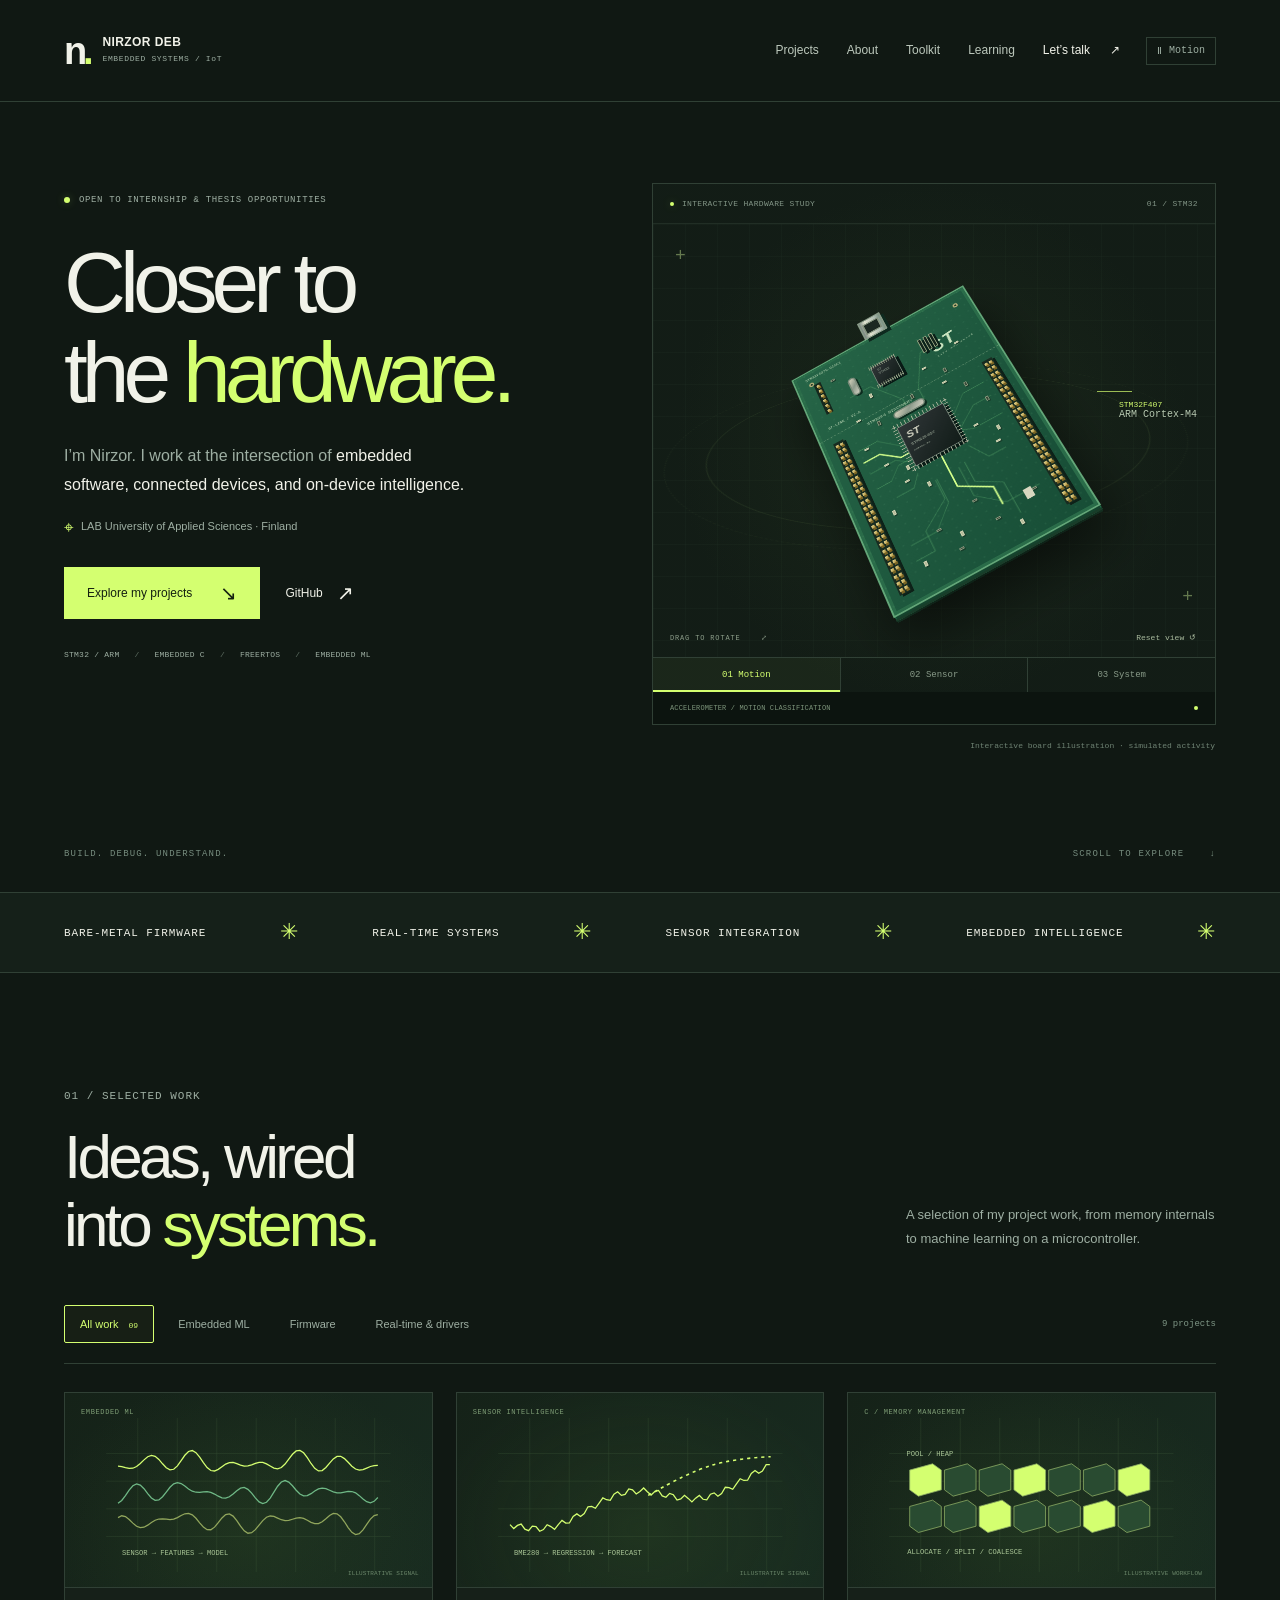
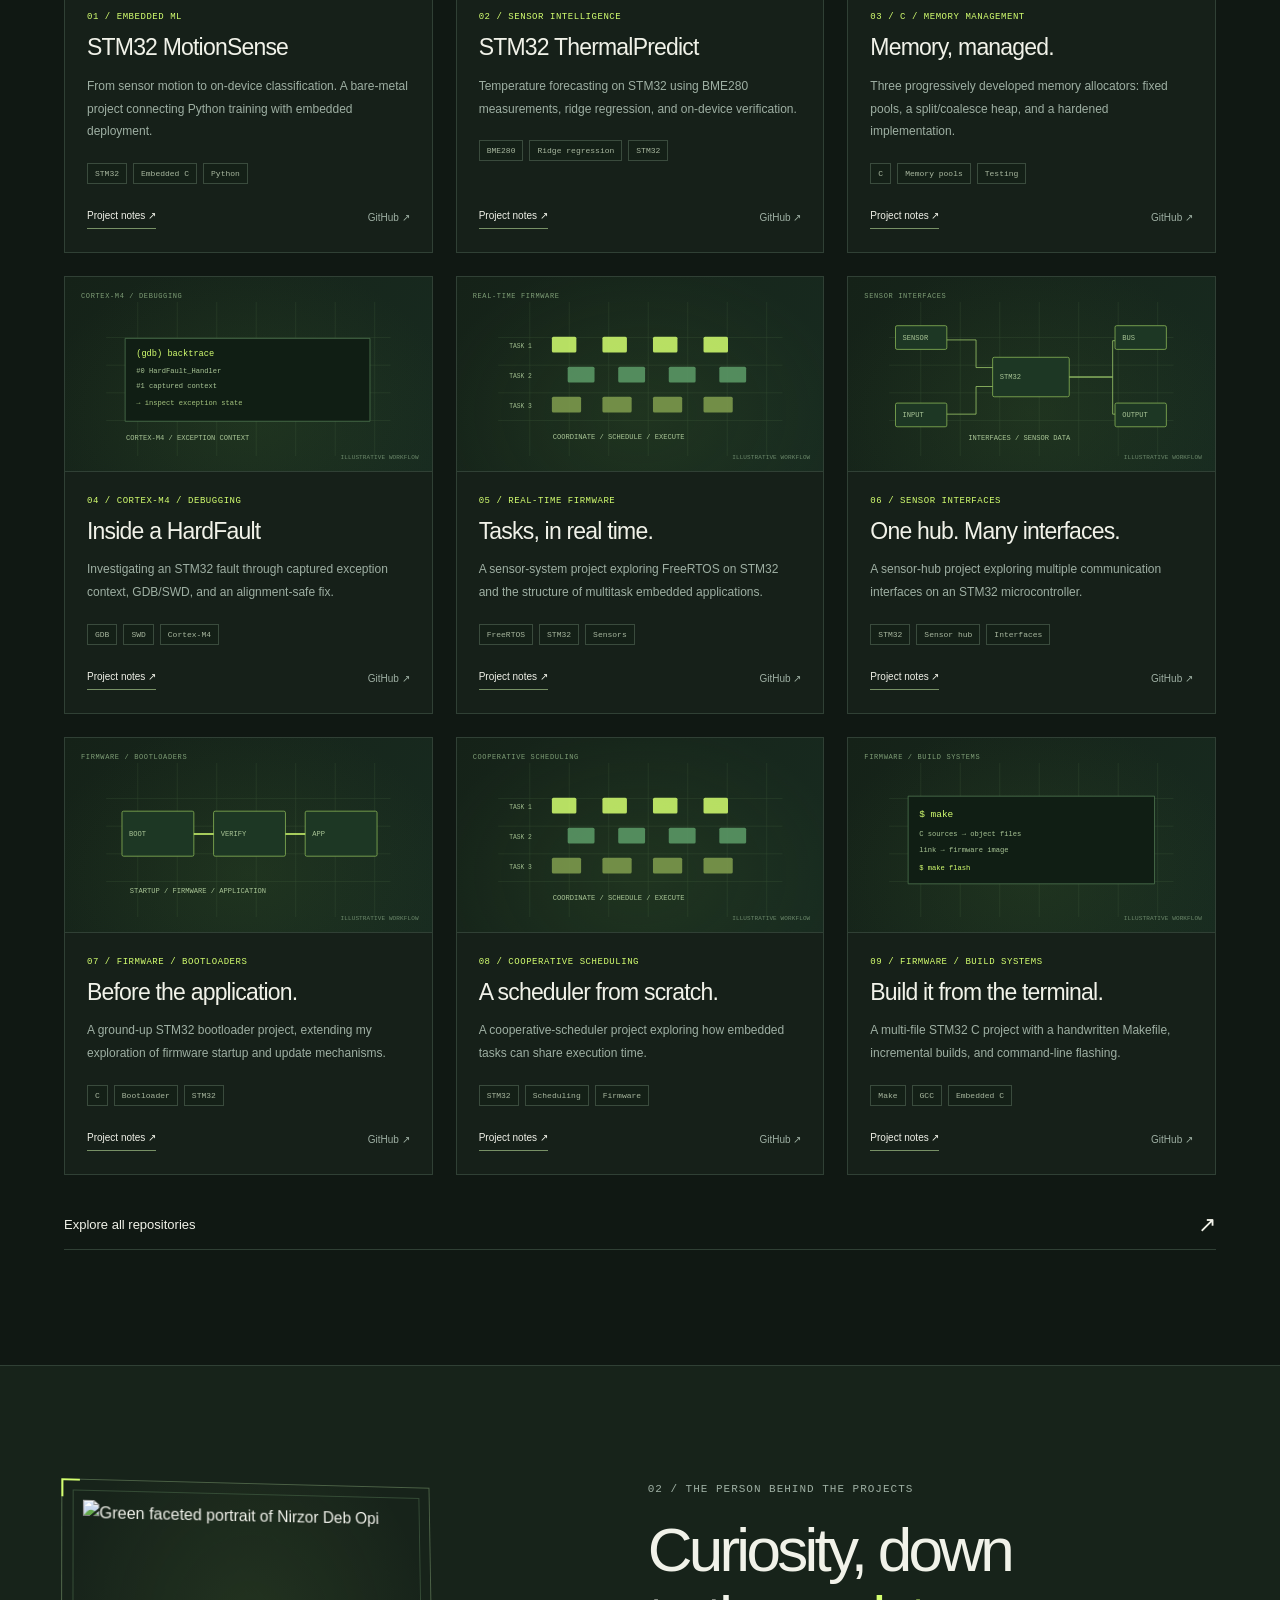
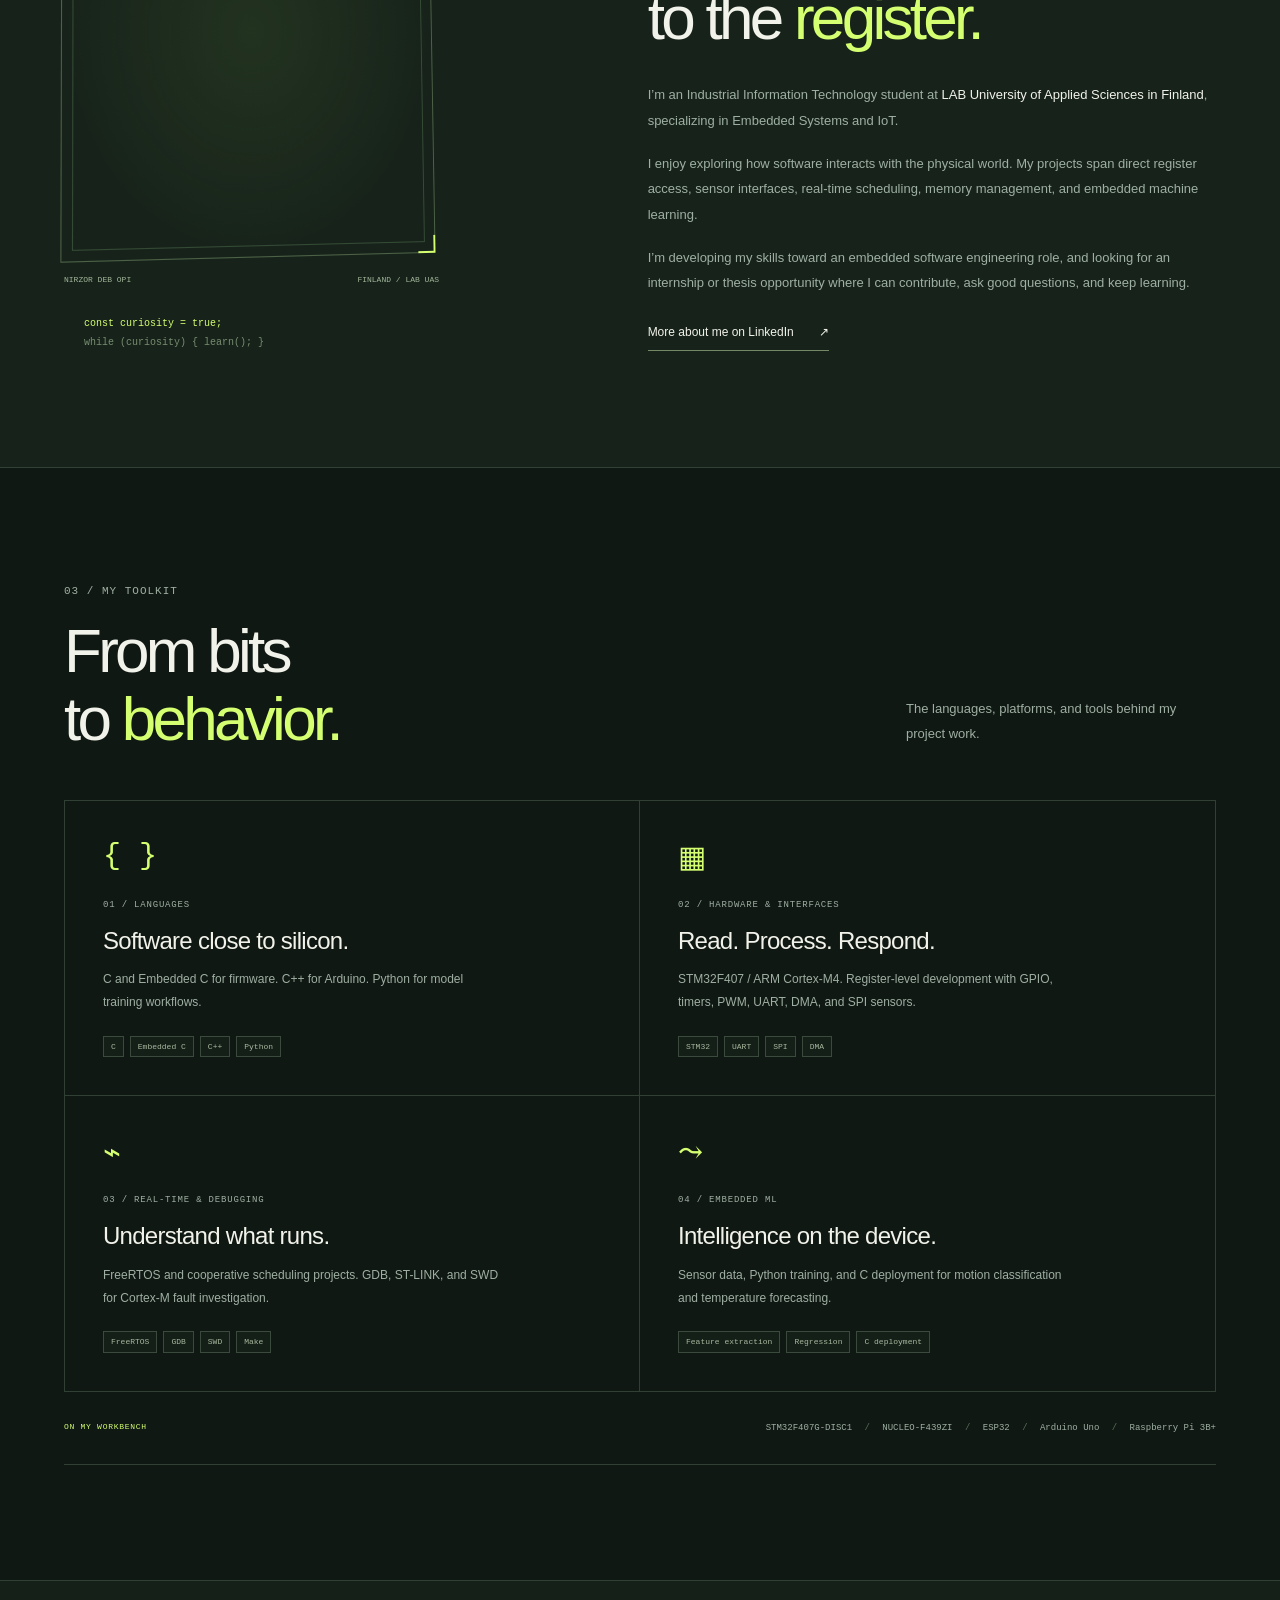
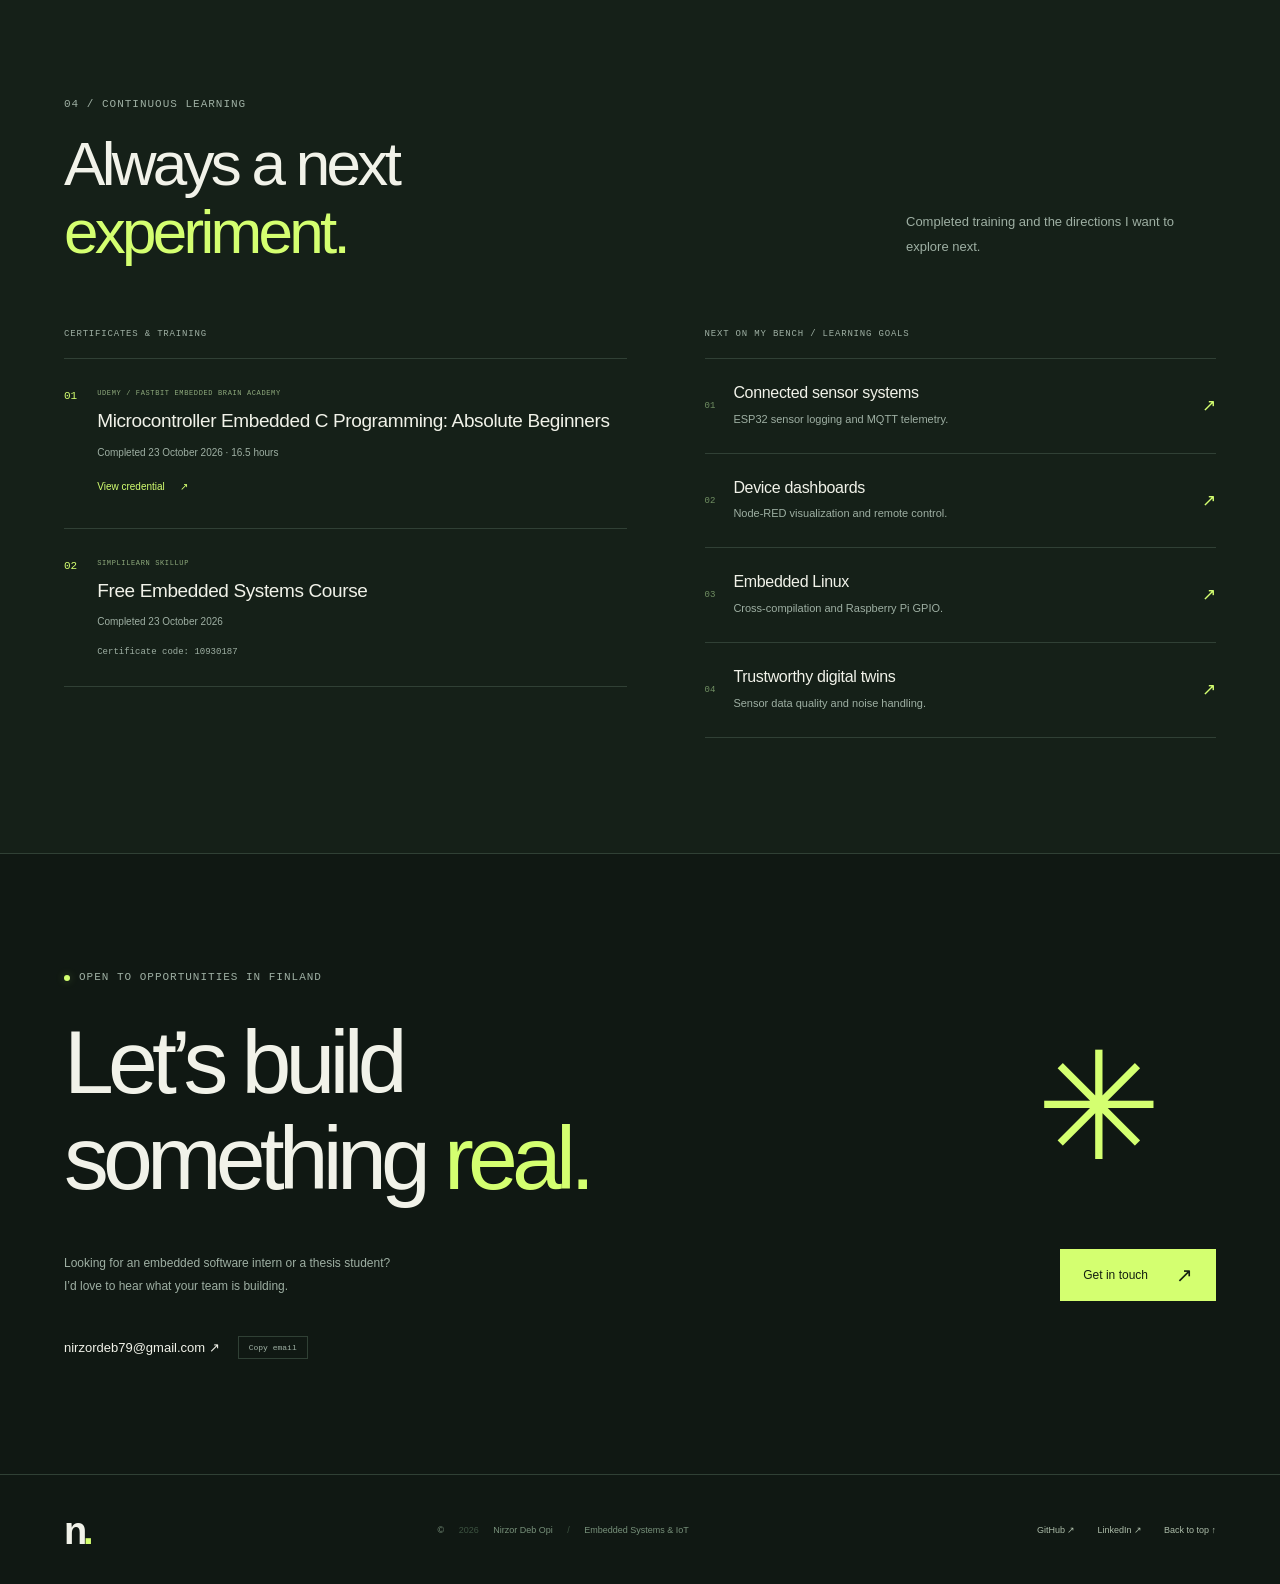
==== index.html @ a89ee33a "Add files via upload" ====
<!doctype html>
<html lang="en">
<head>
  <meta charset="UTF-8"><meta name="viewport" content="width=device-width, initial-scale=1">
  <meta name="theme-color" content="#101813">
  <meta name="description" content="Nirzor Deb Opi — Embedded Systems and IoT student at LAB UAS, Finland. Explore STM32 firmware, FreeRTOS, Cortex-M debugging, and embedded machine learning projects.">
  <meta property="og:title" content="Nirzor Deb — Embedded Systems & IoT"><meta property="og:description" content="Closer to the hardware. A portfolio of STM32 firmware, real-time systems, and embedded ML.">
  <meta property="og:type" content="website">
  <title>Nirzor Deb — Embedded Systems & IoT</title>
  <link rel="icon" href="./assets/favicon.svg" type="image/svg+xml">
  <link rel="stylesheet" href="./styles.css"><script src="./app.js" defer></script>
</head>
<body>
<a class="skip-link" href="#main">Skip to content</a>
<header class="site-header">
  <a href="#home" class="brand" aria-label="Nirzor Deb, home"><span class="brand-mark">n<span>.</span></span><span>NIRZOR DEB<small>EMBEDDED SYSTEMS / IoT</small></span></a>
  <nav aria-label="Main navigation"><a href="#projects">Projects</a><a href="#about">About</a><a href="#skills">Toolkit</a><a href="#learning">Learning</a><a href="#contact" class="nav-contact">Let’s talk <span aria-hidden="true">↗</span></a></nav>
  <button id="motion-toggle" class="motion-button" type="button" aria-pressed="false" aria-label="Pause animations" title="Pause animations"><span aria-hidden="true">Ⅱ</span><span class="motion-text">Motion</span></button>
  <button class="menu-toggle" id="menu-toggle" aria-expanded="false" aria-controls="mobile-nav" aria-label="Open navigation"><span></span><span></span></button>
</header>
<nav class="mobile-nav" id="mobile-nav" aria-label="Mobile navigation" hidden><a href="#projects">Projects</a><a href="#about">About</a><a href="#skills">Toolkit</a><a href="#learning">Learning</a><a href="#contact">Contact</a></nav>
<main id="main">
<section class="hero section-wrap" id="home" aria-labelledby="hero-title">
  <div class="hero-copy">
    <p class="eyebrow"><span class="status-dot"></span> OPEN TO INTERNSHIP & THESIS OPPORTUNITIES</p>
    <h1 id="hero-title">Closer to<br>the <em>hardware.</em></h1>
    <p class="hero-description">I’m Nirzor. I work at the intersection of <strong>embedded software, connected devices, and on-device intelligence.</strong></p>
    <p class="hero-location"><span aria-hidden="true">⌖</span> LAB University of Applied Sciences · Finland</p>
    <div class="hero-actions"><a class="button primary" href="#projects">Explore my projects <span aria-hidden="true">↘</span></a><a class="button text-button" href="https://github.com/nirzor-deb-25" target="_blank" rel="noopener noreferrer">GitHub <span aria-hidden="true">↗</span></a></div>
    <div class="hero-topics"><span>STM32 / ARM</span><span>EMBEDDED C</span><span>FREERTOS</span><span>EMBEDDED ML</span></div>
  </div>
  <div class="hardware-panel">
    <div class="panel-topline"><span><span class="status-dot"></span> INTERACTIVE HARDWARE STUDY</span><span>01 / STM32</span></div>
    <div class="hardware-stage" id="hardware-stage" aria-label="Interactive 3D illustration of an STM32 Discovery board; drag to rotate">
      <div class="orbit orbit-one"></div><div class="orbit orbit-two"></div><div class="stage-cross cross-one">+</div><div class="stage-cross cross-two">+</div>
      <div class="board-float"><div class="board" id="board">
        <div class="pcb-bottom"></div><div class="pcb-edge edge-right"></div><div class="pcb-edge edge-bottom"></div>
        <div class="pcb-top">
          <svg class="traces" viewBox="0 0 260 390" aria-hidden="true"><defs><pattern id="solder" width="13" height="13" patternUnits="userSpaceOnUse"><circle cx="3" cy="3" r=".65" fill="#80c98b" opacity=".25"/></pattern></defs><rect width="260" height="390" fill="url(#solder)"/><g fill="none" stroke="#5aab6d" stroke-width="1" opacity=".52"><path d="M40 160h27l28 28h35M43 180h20l22 20h45M42 200h35l15 12h38M42 225h20l16-16h18M220 159h-30l-28 28h-32M219 183h-25l-25 20h-39M220 215h-40l-22-12h-28M50 320h35l27-28v-38M215 330h-43l-30-29v-46M60 75h30l30 45v45M190 65h-22l-24 52v48M180 352v-48l-29-20v-32M48 342h25v-30l37-27v-30M203 262h-23l-15-28M59 250h24l12-17"/></g><g class="trace-active" fill="none" stroke="#d3ff8b" stroke-width="2"><path d="M40 180h23l22 20h45M130 210v68l37 25v48"/></g></svg>
          <span class="board-silk board-name">STM32F407G-DISC1</span><span class="board-silk st-logo">ST<span>life.augmented</span></span><span class="board-silk stlink-label">ST-LINK / V2-A</span><div class="stlink-divider"></div>
          <span class="board-silk board-url">STM32F4 DISCOVERY</span><span class="board-silk mcu-label">ARM® CORTEX®-M4</span>
          <div class="connector usb usb-top"><div></div></div><div class="connector usb usb-bottom"><div></div></div>
          <div class="chip stlink-chip"><span>ST<br>STM32</span></div><div class="crystal crystal-top"></div><div class="crystal crystal-mid"></div>
          <div class="chip main-chip"><span class="chip-brand">ST</span><strong>STM32F407</strong><small>CORTEX-M4</small></div>
          <div class="pin-strip strip-left" id="strip-left"></div><div class="pin-strip strip-right" id="strip-right"></div>
          <div class="swd-header" id="swd-header"></div><div class="jumpers"><i></i><i></i><i></i></div>
          <div class="push-button user-button"><span></span><small>USER</small></div><div class="push-button reset-button"><span></span><small>RESET</small></div>
          <div class="led-cluster"><i class="led orange"></i><i class="led blue"></i><i class="led green"></i><i class="led red"></i></div>
          <div class="chip sensor-chip"></div><div class="chip audio-chip"></div><div class="audio-jack"><i></i></div><div class="mic"></div>
          <div id="smd-parts" aria-hidden="true"></div><i class="mount-hole hole-one"></i><i class="mount-hole hole-two"></i>
        </div>
      </div></div>
      <div class="board-callout"><span></span><small>STM32F407</small><strong>ARM Cortex-M4</strong></div>
      <span class="stage-label">DRAG TO ROTATE <span aria-hidden="true">⤢</span></span><button class="reset-view" id="reset-view" type="button">Reset view ↺</button>
    </div>
    <div class="board-controls" aria-label="Hardware illustration modes"><button type="button" class="active" data-mode="motion" aria-pressed="true">01 Motion</button><button type="button" data-mode="sensor" aria-pressed="false">02 Sensor</button><button type="button" data-mode="system" aria-pressed="false">03 System</button></div>
    <div class="board-readout"><span id="mode-label">ACCELEROMETER / MOTION CLASSIFICATION</span><span class="readout-light"></span></div>
    <p class="simulation-caption">Interactive board illustration · simulated activity</p>
  </div>
  <div class="hero-bottom"><span>BUILD. DEBUG. UNDERSTAND.</span><a href="#projects">SCROLL TO EXPLORE <span aria-hidden="true">↓</span></a></div>
</section>
<div class="skills-marquee" aria-label="Core areas"><div><span>BARE-METAL FIRMWARE</span><i>✳</i><span>REAL-TIME SYSTEMS</span><i>✳</i><span>SENSOR INTEGRATION</span><i>✳</i><span>EMBEDDED INTELLIGENCE</span><i>✳</i></div></div>
<section class="projects section-wrap section-space" id="projects" aria-labelledby="projects-title">
  <div class="section-heading reveal"><div><p class="eyebrow">01 / SELECTED WORK</p><h2 id="projects-title">Ideas, wired<br>into <em>systems.</em></h2></div><p>A selection of my project work, from memory internals to machine learning on a microcontroller.</p></div>
  <div class="projects-toolbar"><div class="filters" role="group" aria-label="Filter projects"><button class="selected" data-filter="all" aria-pressed="true">All work <span>09</span></button><button data-filter="ml" aria-pressed="false">Embedded ML</button><button data-filter="firmware" aria-pressed="false">Firmware</button><button data-filter="rtos" aria-pressed="false">Real-time & drivers</button></div><span class="project-count" id="project-count" aria-live="polite">9 projects</span></div>
  <div class="project-grid" id="project-grid"></div>
  <noscript><p>JavaScript is disabled. Explore the projects directly on <a href="https://github.com/nirzor-deb-25?tab=repositories">my GitHub repositories page</a>.</p></noscript>
  <a class="all-repos" href="https://github.com/nirzor-deb-25?tab=repositories" target="_blank" rel="noopener noreferrer">Explore all repositories <span aria-hidden="true">↗</span></a>
</section>
<section class="about-section section-space" id="about" aria-labelledby="about-title"><div class="section-wrap about-layout">
  <div class="about-portrait reveal"><div class="portrait-frame"><img src="./assets/nirzor.jpg" alt="Green faceted portrait of Nirzor Deb Opi" width="800" height="800" loading="lazy"><div class="portrait-corner tl"></div><div class="portrait-corner br"></div></div><div class="portrait-caption"><span>NIRZOR DEB OPI</span><span>FINLAND / LAB UAS</span></div><div class="portrait-code"><span>const curiosity = true;</span><br>while (curiosity) { learn(); }</div></div>
  <div class="about-copy reveal"><p class="eyebrow">02 / THE PERSON BEHIND THE PROJECTS</p><h2 id="about-title">Curiosity, down<br>to the <em>register.</em></h2><p>I’m an Industrial Information Technology student at <strong>LAB University of Applied Sciences in Finland</strong>, specializing in Embedded Systems and IoT.</p><p>I enjoy exploring how software interacts with the physical world. My projects span direct register access, sensor interfaces, real-time scheduling, memory management, and embedded machine learning.</p><p>I’m developing my skills toward an embedded software engineering role, and looking for an internship or thesis opportunity where I can contribute, ask good questions, and keep learning.</p><a class="inline-link" href="https://www.linkedin.com/in/nirzor-deb-opi-635846336/" target="_blank" rel="noopener noreferrer">More about me on LinkedIn <span aria-hidden="true">↗</span></a></div>
</div></section>
<section class="section-wrap section-space toolkit-section" id="skills" aria-labelledby="skills-title"><div class="section-heading reveal"><div><p class="eyebrow">03 / MY TOOLKIT</p><h2 id="skills-title">From bits<br>to <em>behavior.</em></h2></div><p>The languages, platforms, and tools behind my project work.</p></div>
  <div class="toolkit-grid">
    <article class="toolkit-item reveal"><span class="tool-icon" aria-hidden="true">{ }</span><span class="mono">01 / LANGUAGES</span><h3>Software close to silicon.</h3><p>C and Embedded C for firmware. C++ for Arduino. Python for model training workflows.</p><div class="tags"><span>C</span><span>Embedded C</span><span>C++</span><span>Python</span></div></article>
    <article class="toolkit-item reveal"><span class="tool-icon" aria-hidden="true">▦</span><span class="mono">02 / HARDWARE & INTERFACES</span><h3>Read. Process. Respond.</h3><p>STM32F407 / ARM Cortex-M4. Register-level development with GPIO, timers, PWM, UART, DMA, and SPI sensors.</p><div class="tags"><span>STM32</span><span>UART</span><span>SPI</span><span>DMA</span></div></article>
    <article class="toolkit-item reveal"><span class="tool-icon" aria-hidden="true">⌁</span><span class="mono">03 / REAL-TIME & DEBUGGING</span><h3>Understand what runs.</h3><p>FreeRTOS and cooperative scheduling projects. GDB, ST-LINK, and SWD for Cortex-M fault investigation.</p><div class="tags"><span>FreeRTOS</span><span>GDB</span><span>SWD</span><span>Make</span></div></article>
    <article class="toolkit-item reveal"><span class="tool-icon" aria-hidden="true">⤳</span><span class="mono">04 / EMBEDDED ML</span><h3>Intelligence on the device.</h3><p>Sensor data, Python training, and C deployment for motion classification and temperature forecasting.</p><div class="tags"><span>Feature extraction</span><span>Regression</span><span>C deployment</span></div></article>
  </div>
  <div class="hardware-inventory"><span class="mono">ON MY WORKBENCH</span><p>STM32F407G-DISC1 <span>/</span> NUCLEO-F439ZI <span>/</span> ESP32 <span>/</span> Arduino Uno <span>/</span> Raspberry Pi 3B+</p></div>
</section>
<section class="learning-section section-space" id="learning" aria-labelledby="learning-title"><div class="section-wrap">
  <div class="section-heading reveal"><div><p class="eyebrow">04 / CONTINUOUS LEARNING</p><h2 id="learning-title">Always a next<br><em>experiment.</em></h2></div><p>Completed training and the directions I want to explore next.</p></div>
  <div class="learning-layout"><div class="certificates"><span class="mono subheading">CERTIFICATES & TRAINING</span><article class="certificate reveal"><span class="cert-number">01</span><div><p class="mono">UDEMY / FASTBIT EMBEDDED BRAIN ACADEMY</p><h3>Microcontroller Embedded C Programming: Absolute Beginners</h3><p>Completed 23 October 2026 · 16.5 hours</p><a href="https://www.udemy.com/certificate/UC-1978d36f-352e-4168-b795-cf2526598547/" target="_blank" rel="noopener noreferrer">View credential <span aria-hidden="true">↗</span></a></div></article><article class="certificate reveal"><span class="cert-number">02</span><div><p class="mono">SIMPLILEARN SKILLUP</p><h3>Free Embedded Systems Course</h3><p>Completed 23 October 2026</p><small>Certificate code: 10930187</small></div></article></div>
  <div class="next-steps"><span class="mono subheading">NEXT ON MY BENCH / LEARNING GOALS</span><ol><li><span>01</span><div><h3>Connected sensor systems</h3><p>ESP32 sensor logging and MQTT telemetry.</p></div><span class="next-arrow" aria-hidden="true">↗</span></li><li><span>02</span><div><h3>Device dashboards</h3><p>Node-RED visualization and remote control.</p></div><span class="next-arrow" aria-hidden="true">↗</span></li><li><span>03</span><div><h3>Embedded Linux</h3><p>Cross-compilation and Raspberry Pi GPIO.</p></div><span class="next-arrow" aria-hidden="true">↗</span></li><li><span>04</span><div><h3>Trustworthy digital twins</h3><p>Sensor data quality and noise handling.</p></div><span class="next-arrow" aria-hidden="true">↗</span></li></ol></div></div>
</div></section>
<section class="contact section-wrap section-space" id="contact" aria-labelledby="contact-title"><p class="eyebrow"><span class="status-dot"></span> OPEN TO OPPORTUNITIES IN FINLAND</p><h2 id="contact-title">Let’s build<br>something <em>real.</em><span class="contact-asterisk" aria-hidden="true">✳</span></h2><div class="contact-bottom"><p>Looking for an embedded software intern or a thesis student?<br>I’d love to hear what your team is building.</p><a class="button primary" href="mailto:nirzordeb79@gmail.com">Get in touch <span aria-hidden="true">↗</span></a></div><div class="contact-links"><a href="mailto:nirzordeb79@gmail.com">nirzordeb79@gmail.com ↗</a><button type="button" id="copy-email" aria-label="Copy email address">Copy email</button><span id="copy-status" aria-live="polite"></span></div></section>
</main>
<footer class="section-wrap site-footer"><a class="brand-mark" href="#home" aria-label="Back to top">n<span>.</span></a><p>© <span id="year">2026</span> Nirzor Deb Opi <span>/</span> Embedded Systems & IoT</p><div><a href="https://github.com/nirzor-deb-25" target="_blank" rel="noopener noreferrer">GitHub ↗</a><a href="https://www.linkedin.com/in/nirzor-deb-opi-635846336/" target="_blank" rel="noopener noreferrer">LinkedIn ↗</a><a href="#home">Back to top ↑</a></div></footer>
<dialog id="project-dialog" aria-labelledby="dialog-title"><div class="dialog-top"><span class="mono">PROJECT NOTES</span><button id="close-dialog" aria-label="Close project details" autofocus>✕</button></div><div id="dialog-content"></div></dialog>
</body>
</html>
---- styles.css ----
:root{--bg:#101813;--panel:#162019;--line:#304035;--muted:#9eafa3;--ink:#f1f2e9;--green:#d4ff70;--mono:ui-monospace,SFMono-Regular,Consolas,monospace;--sans:Inter,Arial,Helvetica,sans-serif}*{box-sizing:border-box}html{scroll-behavior:smooth;scroll-padding-top:104px}body{margin:0;background:var(--bg);color:var(--ink);font-family:var(--sans);font-size:16px;line-height:1.65;-webkit-font-smoothing:antialiased}::selection{background:var(--green);color:var(--bg)}a{color:inherit;text-decoration:none}button{font:inherit;color:inherit;cursor:pointer}button,a{-webkit-tap-highlight-color:transparent}button{border:0;background:none}button:focus-visible,a:focus-visible{outline:2px solid var(--green);outline-offset:5px}img,svg{max-width:100%}h1,h2,h3,p{margin:0}h1,h2,h3{line-height:1.1;letter-spacing:-.045em}h1,h2{font-weight:500}em{font-style:normal;color:var(--green)}strong{font-weight:500;color:var(--ink)}.section-wrap{max-width:1376px;margin:auto;padding-left:64px;padding-right:64px}.section-space{padding-top:115px;padding-bottom:115px}.mono,.eyebrow{font:11px/1.6 var(--mono);letter-spacing:.09em}.eyebrow{color:var(--muted);display:flex;align-items:center;gap:9px}.status-dot{display:inline-block;width:6px;height:6px;border-radius:50%;background:var(--green);box-shadow:0 0 9px #d4ff7040;flex-shrink:0}.site-header{height:102px;max-width:1440px;padding:0 64px;margin:auto;display:flex;align-items:center;gap:26px;border-bottom:1px solid var(--line)}.brand{display:flex;align-items:center;gap:13px;font-size:12px;font-weight:600;letter-spacing:.035em;line-height:1.3}.brand small{display:block;color:var(--muted);font:8px/1.9 var(--mono);letter-spacing:.08em}.brand-mark{font:bold 38px/1 var(--sans);letter-spacing:-.11em}.brand-mark span{color:var(--green)}.site-header nav{margin-left:auto;display:flex;align-items:center;gap:28px;font-size:12px}.site-header nav a{color:#bcc8bc}.site-header nav a:hover{color:var(--green)}.site-header .nav-contact{color:var(--ink);display:flex;gap:20px}.motion-button{border:1px solid var(--line);padding:7px 10px;display:flex;gap:7px;font:10px var(--mono);align-items:center;color:var(--muted)}.motion-button:hover{border-color:var(--green)}.menu-toggle{display:none}.skip-link{position:absolute;left:10px;top:-70px;padding:12px;background:var(--green);color:var(--bg);z-index:100}.skip-link:focus{top:10px}.hero{position:relative;display:grid;grid-template-columns:1fr 1fr;gap:24px;padding-top:81px;padding-bottom:85px;min-height:790px;align-items:start}.hero-copy{padding-top:10px;position:relative;z-index:2}.hero .eyebrow{font-size:9px;letter-spacing:.07em}.hero h1{font-size:clamp(62px,6.7vw,96px);letter-spacing:-.07em;line-height:1.04;margin:31px 0 25px}.hero h1 em{font-weight:400}.hero-description{max-width:405px;color:var(--muted);font-size:16px;line-height:1.8}.hero-location{font-size:11px;color:var(--muted);margin-top:18px;display:flex;gap:7px}.hero-location span{color:var(--green);font-size:17px;line-height:1.3}.hero-actions{display:flex;align-items:center;gap:17px;margin:28px 0}.button{display:inline-flex;align-items:center;gap:28px;padding:15px 22px;font-size:12px;line-height:1.5;font-weight:500;transition:transform .2s,background .2s}.button:hover{transform:translateY(-3px)}.button.primary{background:var(--green);color:#142010;border:1px solid var(--green)}.button.primary:hover{background:#e6ffa5}.button span{font-size:20px;line-height:1}.text-button{padding:15px 8px;color:var(--ink);gap:14px}.hero-topics{display:flex;flex-wrap:wrap;gap:15px;font:8px/1.5 var(--mono);letter-spacing:.03em;color:var(--muted);margin-top:30px}.hero-topics span+span:before{content:'/';padding-right:15px;color:#607165}.hero-bottom{position:absolute;bottom:33px;left:64px;right:64px;display:flex;justify-content:space-between;color:#768c7e;font:9px var(--mono);letter-spacing:.13em}.hero-bottom a{display:flex;gap:25px}.hero-bottom a:hover{color:var(--green)}.hardware-panel{border:1px solid var(--line);background:radial-gradient(ellipse at 50% 48%,#334b253a,transparent 65%),linear-gradient(#15211980,#15211980);position:relative;margin-top:0;min-width:0}.panel-topline{display:flex;justify-content:space-between;align-items:center;padding:15px 17px;color:#829586;font:8px var(--mono);letter-spacing:.04em;border-bottom:1px solid #30403580}.panel-topline>span:first-child{display:flex;align-items:center;gap:8px}.panel-topline .status-dot{width:4px;height:4px}.hardware-stage{height:433px;position:relative;perspective:1050px;overflow:hidden;cursor:grab;touch-action:pan-y;background-image:linear-gradient(#3b574117 1px,transparent 1px),linear-gradient(90deg,#3b574117 1px,transparent 1px);background-size:32px 32px}.hardware-stage:active{cursor:grabbing}.board-float{position:absolute;width:260px;height:390px;left:50%;top:50%;margin-left:-130px;margin-top:-195px;transform-style:preserve-3d;animation:boardfloat 7s ease-in-out infinite}.board{position:relative;width:260px;height:390px;transform-style:preserve-3d;transform:rotateX(33deg) rotateY(-18deg) rotateZ(-23deg) scale(.82);transition:transform .3s ease-out}.board>*{position:absolute;inset:0;transform-style:preserve-3d}.pcb-top{border:2px solid #63a678;background:linear-gradient(130deg,#266547,#174d36);box-shadow:inset 0 0 0 4px #2a6c49;transform:translateZ(8px)}.pcb-bottom{background:#14432d;box-shadow:0 32px 60px #0008;border:1px solid #1e7047;transform:translateZ(0)}.pcb-edge.edge-right{inset:auto;width:8px;height:390px;left:256px;top:0;transform:rotateY(90deg);background:#163c29}.pcb-edge.edge-bottom{inset:auto;width:260px;height:8px;left:0;top:386px;transform:rotateX(90deg);background:#193c29}.traces{position:absolute;inset:0;width:100%;height:100%}.trace-active{stroke-dasharray:140;animation:flow 5s linear infinite}.board-silk{position:absolute;font-family:var(--mono);font-size:5px;color:#c9e3bf;white-space:nowrap;letter-spacing:.06em}.board-name{left:15px;top:9px}.st-logo{top:54px;right:20px;font:italic bold 25px/1 var(--sans);transform:rotate(-6deg)}.st-logo span{display:block;font:4px var(--mono);margin-top:2px}.stlink-label{top:100px;left:17px;font-size:5px}.stlink-divider{position:absolute;left:0;right:0;top:117px;border-top:1px dashed #bad5ab80}.board-url{top:123px;left:64px;font-size:6px;letter-spacing:.03em}.mcu-label{left:87px;top:237px;font-size:5px}.chip{position:absolute;background:linear-gradient(140deg,#2f3537,#121d19);border:1px solid #758478;box-shadow:4px 5px 0 #081a15;transform:translateZ(15px)}.main-chip{left:96px;top:170px;width:64px;height:64px;padding:8px 6px;color:#d1d2c1;display:flex;flex-direction:column;gap:4px;align-items:flex-start;line-height:1}.main-chip strong{font:6px var(--mono);color:#aab8a5;white-space:nowrap}.main-chip small{font:4px var(--mono);color:#a3b19f}.chip-brand{font:italic bold 14px var(--sans)}.main-chip:before,.main-chip:after{content:'';position:absolute;left:-7px;right:-7px;top:-7px;bottom:-7px;background:repeating-linear-gradient(90deg,transparent 0 3px,#b2b8a0 3px 4px,transparent 4px 5px);z-index:-1}.main-chip:after{transform:rotate(90deg)}.stlink-chip{left:100px;top:63px;width:35px;height:35px;color:#909e8f;font:5px var(--mono);padding:6px}.stlink-chip:before{content:'';position:absolute;inset:-3px;background:repeating-linear-gradient(90deg,#9eaa8a 0 1px,transparent 1px 3px);z-index:-1}.crystal{position:absolute;background:linear-gradient(135deg,#d5d2bc,#8c9a8b,#d5d2c4);border:2px solid #7e8d7c;border-radius:8px;box-shadow:2px 3px #0c2c1f;transform:translateZ(13px)}.crystal-top{left:66px;top:60px;width:11px;height:30px}.crystal-mid{left:99px;top:144px;width:43px;height:12px}.usb{position:absolute;background:linear-gradient(90deg,#78857e,#e0e2cf 28%,#aebcb2 75%,#7b9283);border:2px solid #899b88;transform:translateZ(22px);box-shadow:4px 6px #0e2a1f;display:flex;align-items:center;justify-content:center}.usb div{background:#1b2721;border:2px solid #83917d;width:80%;height:65%}.usb-top{left:111px;top:-8px;width:33px;height:33px}.usb-bottom{left:128px;bottom:-7px;width:25px;height:20px}.pin-strip{position:absolute;top:144px;bottom:8px;display:grid;grid-template-columns:repeat(2,4px);justify-content:space-between;align-content:space-between;width:14px;padding:4px 2px;background:#182c20;box-shadow:3px 3px #0d2118;transform:translateZ(15px)}.strip-left{left:17px}.strip-right{right:17px}.pin-strip i,.swd-header i{display:block;width:4px;height:4px;background:linear-gradient(135deg,#eadf9a,#ad8d39);box-shadow:1px 3px #796525;transform:translateZ(7px)}.swd-header{position:absolute;top:42px;left:25px;background:#15281d;padding:3px;display:grid;gap:5px;transform:translateZ(15px)}.jumpers{position:absolute;top:62px;right:66px;display:flex;gap:3px;transform:translateZ(16px)}.jumpers i{width:5px;height:24px;background:#14251d;border:1px solid #a0ad88;box-shadow:3px 4px #0a2119}.push-button{position:absolute;top:262px;width:25px;height:25px;background:linear-gradient(130deg,#c4c8b9,#728b78);border:1px solid #c0cbb5;box-shadow:4px 5px #193d2c;transform:translateZ(18px)}.push-button span{position:absolute;inset:4px;background:#1b94dc;border-radius:50%;box-shadow:3px 3px #0f5689}.user-button{left:67px}.reset-button{right:61px}.reset-button span{background:#28392e;box-shadow:3px 3px #14261b}.push-button small{position:absolute;bottom:-13px;font:5px var(--mono);color:#d1e4c1;left:2px}.led-cluster{position:absolute;left:110px;top:255px;width:35px;height:36px;transform:translateZ(11px)}.led{position:absolute;width:5px;height:7px;background:#edb547;box-shadow:0 0 8px currentColor;animation:led 4s infinite}.orange{left:15px;top:0;color:#f4a63e}.blue{left:0;top:16px;color:#6cc9ff;background:currentColor;animation-delay:1s}.green{right:0;top:16px;color:#9de45e;background:currentColor;animation-delay:2s}.red{left:15px;bottom:0;color:#ff6a56;background:currentColor;animation-delay:3s}.sensor-chip{width:11px;height:14px;left:120px;top:269px}.audio-chip{width:23px;height:23px;left:82px;top:316px}.audio-jack{position:absolute;width:30px;height:47px;bottom:-9px;left:62px;background:linear-gradient(90deg,#15231d,#303b35,#17281d);border:1px solid #52694e;transform:translateZ(25px);box-shadow:5px 8px #10241a}.audio-jack i{position:absolute;left:4px;right:4px;height:10px;bottom:-3px;background:#0a0f0c;border:3px solid #344338;border-radius:50%}.mic{position:absolute;bottom:41px;right:55px;width:10px;height:14px;background:#d8d7c0;border:3px solid #96aa92;transform:translateZ(11px)}.smd{position:absolute;transform:translateZ(10px);background:#b7bc9b;border:1px solid #d3d5b5;box-shadow:1px 2px #173f2c}.smd.dark{background:#354636;border-color:#8d9a7f}.mount-hole{position:absolute;width:7px;height:7px;background:#193526;border:2px solid #b9b27b;border-radius:50%}.hole-one{left:17px;top:19px}.hole-two{right:17px;top:19px}.orbit{position:absolute;border:1px solid #77985125;left:10%;top:10%;width:80%;height:80%;border-radius:50%;transform:rotateX(65deg) rotateZ(-20deg);pointer-events:none}.orbit-two{left:3%;top:3%;width:94%;height:94%;border-style:dashed;opacity:.5}.stage-cross{position:absolute;font:18px var(--mono);color:#64794e}.cross-one{top:22px;left:22px}.cross-two{bottom:50px;right:22px}.board-callout{position:absolute;right:18px;top:167px;display:flex;flex-direction:column;pointer-events:none;line-height:1.8;text-shadow:1px 1px #101813}.board-callout small{font:8px var(--mono);color:var(--green)}.board-callout strong{font:10px var(--mono);color:#b7c9b1}.board-callout>span{width:35px;height:1px;background:var(--green);opacity:.7;margin:0 0 8px -22px}.stage-label{position:absolute;bottom:15px;left:17px;font:7px var(--mono);letter-spacing:.12em;color:#8e9f8b}.stage-label span{margin-left:15px}.reset-view{position:absolute;right:14px;bottom:10px;font:8px var(--mono);color:#aabc9f;padding:5px}.reset-view:hover{color:var(--green)}.board-controls{display:flex;border-top:1px solid var(--line)}.board-controls button{flex:1;padding:12px 5px;font:9px var(--mono);color:#899b89;border-right:1px solid var(--line)}.board-controls button:last-child{border-right:0}.board-controls .active{color:var(--green);background:#d4ff700b;box-shadow:inset 0 -2px var(--green)}.board-readout{padding:12px 17px;display:flex;justify-content:space-between;align-items:center;background:#0c140f;font:7px var(--mono);color:#7d957b;letter-spacing:.02em}.readout-light{width:4px;height:4px;border-radius:50%;background:var(--green)}.simulation-caption{position:absolute;bottom:-26px;right:0;color:#6f8374;font:8px var(--mono)}.skills-marquee{border-top:1px solid var(--line);border-bottom:1px solid var(--line);background:#152019}.skills-marquee>div{max-width:1320px;margin:auto;display:flex;justify-content:space-between;gap:20px;padding:26px 64px;align-items:center;font:11px var(--mono);letter-spacing:.08em;white-space:nowrap}.skills-marquee i{font-size:22px;font-style:normal;color:var(--green)}.section-heading{display:flex;justify-content:space-between;align-items:flex-end;margin-bottom:46px;gap:50px}.section-heading h2,.about-copy h2{font-size:62px;line-height:1.1;margin-top:17px;letter-spacing:-.06em}.section-heading>p{max-width:310px;color:var(--muted);font-size:13px;line-height:1.9;padding-bottom:7px}.projects-toolbar{display:flex;justify-content:space-between;align-items:center;border-bottom:1px solid var(--line);padding-bottom:20px;margin-bottom:28px;gap:20px}.filters{display:flex;gap:8px;flex-wrap:wrap}.filters button{font-size:11px;padding:9px 15px;border:1px solid transparent;border-radius:2px;color:var(--muted)}.filters button.selected{border-color:var(--green);color:var(--green);background:#d4ff7008}.filters button:hover{color:var(--green)}.filters button span{font:8px var(--mono);margin-left:7px}.project-count{font:9px var(--mono);color:#7f9786;white-space:nowrap}.project-grid{display:grid;grid-template-columns:repeat(3,1fr);gap:23px}.project-card{border:1px solid var(--line);background:var(--panel);min-width:0;display:flex;flex-direction:column;transition:transform .28s,border-color .25s;overflow:hidden}.project-card:hover{transform:translateY(-5px);border-color:#6b8651}.project-visual{height:195px;position:relative;overflow:hidden;background:radial-gradient(ellipse at 50% 70%,#41652a35,transparent 80%),linear-gradient(125deg,#152218,#182b20);border-bottom:1px solid var(--line);display:flex;align-items:center;justify-content:center}.visual-label{position:absolute;left:16px;top:15px;font:7px var(--mono);color:#7e9d76;letter-spacing:.09em}.project-visual>svg{width:100%;height:100%;padding:25px 22px 15px}.visual-caption{position:absolute;bottom:10px;right:13px;font:6px var(--mono);color:#6c886b;letter-spacing:.02em}.project-body{padding:24px 22px 23px;display:flex;flex:1;flex-direction:column;align-items:flex-start}.project-index{font:9px var(--mono);color:var(--green);letter-spacing:.06em;margin-bottom:12px}.project-body h3{font-size:23px;font-weight:500;line-height:1.2;letter-spacing:-.035em}.project-body>p{font-size:12px;color:var(--muted);margin:13px 0 20px;line-height:1.9}.tags{display:flex;gap:6px;flex-wrap:wrap}.tags span{padding:4px 7px;border:1px solid #3a4b3d;color:#a8b79f;font:8px/1.4 var(--mono);background:#142017}.project-links{width:100%;margin-top:auto;padding-top:24px;display:flex;justify-content:space-between;align-items:center;font-size:10px}.project-links button{font-size:10px;border-bottom:1px solid #789166;padding:0 0 3px}.project-links button:hover,.project-links a:hover{color:var(--green)}.project-links a{color:var(--muted)}.all-repos{display:flex;justify-content:space-between;border-bottom:1px solid var(--line);padding:25px 0 13px;font-size:13px;margin-top:14px}.all-repos:hover{color:var(--green)}.all-repos span{font-size:22px;line-height:1}.about-section{background:#17231a;border-top:1px solid var(--line);border-bottom:1px solid var(--line)}.about-layout{display:grid;grid-template-columns:1fr 1.2fr;gap:110px;align-items:center}.portrait-frame{position:relative;padding:20px;border:1px solid #4c6246;max-width:375px;background:radial-gradient(ellipse at 50% 40%,#8bc85418,transparent 70%);transform:perspective(1000px) rotateY(8deg) rotateX(3deg);transition:transform .5s}.portrait-frame:hover{transform:perspective(1000px) rotateY(0deg)}.portrait-frame:before{content:'';position:absolute;inset:10px;border:1px solid #344b35}.portrait-frame img{display:block;width:100%;height:auto;filter:saturate(.8);position:relative}.portrait-corner{position:absolute;width:18px;height:18px;border-color:var(--green);border-style:solid}.tl{left:-1px;top:-1px;border-width:2px 0 0 2px}.br{right:-1px;bottom:-1px;border-width:0 2px 2px 0}.portrait-caption{max-width:375px;display:flex;justify-content:space-between;margin-top:19px;font:8px var(--mono);color:#a2b69a}.portrait-code{font:10px/1.9 var(--mono);color:#778d70;margin:30px 0 0 20px}.portrait-code span{color:var(--green)}.about-copy h2{margin-bottom:30px}.about-copy>p:not(.eyebrow){color:var(--muted);font-size:13px;line-height:1.95;margin-bottom:18px}.inline-link{display:inline-flex;gap:25px;font-size:12px;border-bottom:1px solid #738966;padding-bottom:7px;margin-top:9px}.inline-link:hover{color:var(--green)}.toolkit-grid{display:grid;grid-template-columns:1fr 1fr;border:1px solid var(--line)}.toolkit-item{padding:38px;position:relative}.toolkit-item:nth-child(odd){border-right:1px solid var(--line)}.toolkit-item:nth-child(-n+2){border-bottom:1px solid var(--line)}.tool-icon{display:block;color:var(--green);font:30px var(--mono);height:50px}.toolkit-item .mono{font-size:9px;color:var(--muted)}.toolkit-item h3{font-size:24px;font-weight:400;margin-top:13px;letter-spacing:-.03em}.toolkit-item>p{font-size:12px;line-height:1.9;max-width:400px;color:var(--muted);margin:14px 0 22px}.hardware-inventory{display:flex;justify-content:space-between;gap:28px;align-items:center;border-bottom:1px solid var(--line);padding:27px 0}.hardware-inventory .mono{font-size:8px;color:var(--green);white-space:nowrap}.hardware-inventory p{font:9px/2 var(--mono);color:var(--muted)}.hardware-inventory p span{padding:0 7px;color:#576f5a}.learning-section{background:#152018;border-top:1px solid var(--line);border-bottom:1px solid var(--line)}.learning-layout{display:grid;grid-template-columns:1.1fr 1fr;gap:78px;margin-top:60px}.subheading{color:var(--muted);display:block;border-bottom:1px solid var(--line);padding-bottom:17px;font-size:9px}.certificate{display:flex;gap:20px;border-bottom:1px solid var(--line);padding:29px 0}.cert-number{color:var(--green);font:11px var(--mono);padding-top:2px}.certificate .mono{font-size:7px;color:#8faa7d}.certificate h3{font-size:19px;font-weight:400;line-height:1.4;letter-spacing:-.02em;margin:9px 0 10px}.certificate p:not(.mono){color:var(--muted);font-size:10px}.certificate a{display:inline-flex;gap:15px;font-size:10px;color:var(--green);margin-top:18px}.certificate small{font:9px var(--mono);color:var(--muted);display:block;margin-top:16px}.next-steps ol{padding:0;margin:0;list-style:none}.next-steps li{display:flex;align-items:center;gap:18px;padding:25px 0;border-bottom:1px solid var(--line)}.next-steps li>span:first-child{color:#719063;font:9px var(--mono)}.next-steps h3{font-size:16px;font-weight:400;letter-spacing:-.02em}.next-steps p{font-size:11px;color:var(--muted);margin-top:8px}.next-arrow{margin-left:auto;color:var(--green);font-size:17px}.contact{position:relative}.contact .eyebrow{margin-bottom:27px}.contact h2{font-size:clamp(60px,7vw,101px);letter-spacing:-.065em;position:relative;line-height:1.08}.contact-asterisk{color:var(--green);font-size:150px;position:absolute;right:60px;top:12px;animation:asterisk 30s linear infinite}.contact-bottom{display:flex;justify-content:space-between;align-items:center;margin-top:42px;gap:25px}.contact-bottom p{font-size:12px;color:var(--muted);line-height:1.9}.contact-links{display:flex;align-items:center;gap:18px;margin-top:35px;flex-wrap:wrap}.contact-links a{font-size:13px;color:var(--ink)}.contact-links button{font:8px var(--mono);border:1px solid var(--line);padding:6px 10px;color:var(--muted)}.contact-links button:hover{border-color:var(--green);color:var(--green)}#copy-status{font:9px var(--mono);color:var(--green)}.site-footer{border-top:1px solid var(--line);min-height:112px;display:flex;align-items:center;justify-content:space-between;gap:25px}.site-footer p{font-size:9px;color:#78917b}.site-footer p span{padding:0 12px;color:#3c5240}.site-footer>div{display:flex;gap:22px;font-size:9px;color:#acbca9}.site-footer a:hover{color:var(--green)}dialog{border:1px solid #5c7951;background:#16221a;color:var(--ink);width:min(690px,calc(100% - 32px));padding:30px;max-height:85vh;overflow:auto}dialog::backdrop{background:#060c09c9;backdrop-filter:blur(8px)}.dialog-top{display:flex;justify-content:space-between;align-items:center;color:var(--muted);margin-bottom:30px}.dialog-top button{font-size:18px;padding:5px}.dialog-top .mono{font-size:9px}.dialog-content-title{font-size:36px;margin:0 0 20px;font-weight:400}.dialog-intro{font-size:14px;color:var(--muted);line-height:1.9;margin:22px 0}.dialog-subheading{font:10px var(--mono);color:var(--green);letter-spacing:.07em;margin:30px 0 13px}.dialog-list{padding-left:18px;color:var(--muted);font-size:13px;line-height:1.95}.dialog-note{color:#88a17b;font-size:10px;border-top:1px solid var(--line);padding-top:19px;margin-top:25px}dialog .button{margin-top:24px}.reveal{opacity:1;transform:none}.js-reveal .reveal{opacity:0;transform:translateY(20px);transition:opacity .7s,transform .7s}.js-reveal .reveal.visible{opacity:1;transform:none}[hidden]{display:none!important}.paused *, .paused *:before,.paused *:after{animation-play-state:paused!important;scroll-behavior:auto!important;transition-duration:.01ms!important}.paused .reveal{opacity:1!important;transform:none!important}.mobile-nav{background:#18251b;padding:18px 25px;border-bottom:1px solid var(--line)}.mobile-nav a{display:block;padding:10px 0;font-size:14px}.mobile-nav a:hover{color:var(--green)}
@keyframes boardfloat{0%,100%{transform:translateY(4px) rotateZ(-1deg)}50%{transform:translateY(-10px) rotateZ(1deg)}}@keyframes flow{to{stroke-dashoffset:-280}}@keyframes led{0%,18%,80%,100%{opacity:.3}24%,55%{opacity:1}}@keyframes asterisk{to{transform:rotate(360deg)}}
@media(min-width:1600px){.hero{padding-top:105px;min-height:840px}.hardware-stage{height:470px}.hero h1{font-size:100px}}
@media(max-width:1150px){.section-wrap{padding-left:40px;padding-right:40px}.site-header{padding:0 40px}.site-header nav{gap:20px}.hero{gap:18px;min-height:760px;padding-top:65px}.hero h1{font-size:76px}.hero-description{font-size:14px}.hero .eyebrow{font-size:8px}.hero-bottom{left:40px;right:40px}.hardware-stage{height:410px}.board{transform:rotateX(33deg) rotateY(-18deg) rotateZ(-23deg) scale(.76)}.board-callout{right:10px;top:165px}.board-callout small{font-size:6px}.board-callout strong{font-size:7px}.about-layout{gap:65px}.section-heading h2,.about-copy h2{font-size:56px}.project-grid{gap:16px}.project-body{padding:21px 18px}.project-body h3{font-size:21px}.learning-layout{gap:45px}.skills-marquee>div{padding-left:40px;padding-right:40px;font-size:9px}.contact-asterisk{right:25px;font-size:120px}.hero-topics{gap:9px;font-size:7px}.hero-topics span+span:before{padding-right:9px}}
@media(max-width:900px){.site-header nav{gap:15px}.site-header nav a{font-size:11px}.motion-text{display:none}.site-header{gap:15px}.hero h1{font-size:60px}.hero-description{font-size:13px}.hero-location{font-size:9px}.hero-actions{gap:7px}.hero-actions .button{padding:13px 15px;font-size:10px;gap:14px}.hero .eyebrow{font-size:7px;letter-spacing:0}.hero{min-height:710px}.hardware-stage{height:370px}.board{transform:rotateX(33deg) rotateY(-18deg) rotateZ(-23deg) scale(.65)}.panel-topline{font-size:6px;padding:13px 11px}.board-callout{display:none}.board-controls button{font-size:8px}.board-readout{font-size:6px;padding:11px}.project-grid{grid-template-columns:repeat(2,1fr)}.section-heading h2,.about-copy h2{font-size:49px}.section-heading>p{max-width:250px;font-size:12px}.about-layout{gap:40px}.about-copy>p:not(.eyebrow){font-size:12px}.about-copy .eyebrow{font-size:8px}.portrait-frame{padding:12px}.portrait-caption{font-size:7px}.toolkit-item{padding:28px}.learning-layout{gap:30px}.certificate{gap:12px}.certificate h3{font-size:16px}.next-steps h3{font-size:14px}.contact h2{font-size:76px}.site-footer{flex-wrap:wrap;padding-top:25px;padding-bottom:25px}.site-footer>div{margin-left:auto}.hardware-inventory{flex-direction:column;align-items:flex-start;gap:10px}.skills-marquee>div{font-size:7px;gap:10px}.skills-marquee i{font-size:16px}}
@media(max-width:700px){html{scroll-padding-top:25px}.section-wrap{padding-left:24px;padding-right:24px}.section-space{padding-top:75px;padding-bottom:75px}.site-header{height:80px;padding:0 24px;gap:18px}.brand-mark{font-size:34px}.brand{font-size:10px;gap:10px}.brand small{font-size:7px}.site-header nav{display:none}.motion-button{margin-left:auto;padding:8px}.menu-toggle{display:flex;flex-direction:column;gap:5px;width:24px;padding:0}.menu-toggle span{height:1px;width:22px;background:var(--ink);transition:transform .2s}.menu-toggle[aria-expanded=true] span:first-child{transform:translateY(3px) rotate(45deg)}.menu-toggle[aria-expanded=true] span:last-child{transform:translateY(-3px) rotate(-45deg)}.hero{grid-template-columns:1fr;padding-top:43px;padding-bottom:80px;gap:42px}.hero-copy{padding-top:0}.hero .eyebrow{font-size:8px;letter-spacing:.025em}.hero h1{font-size:clamp(59px,12vw,83px);margin:24px 0 24px}.hero-description{font-size:15px;max-width:440px}.hero-location{font-size:10px;margin-top:16px}.hero-actions{gap:17px;margin-top:25px}.hero-actions .button{font-size:12px;padding:15px 19px;gap:22px}.hero-topics{font-size:7px;gap:12px;margin-top:26px}.hero-topics span+span:before{padding-right:12px}.hardware-panel{max-width:500px;width:100%;margin:auto}.hardware-stage{height:420px}.board{transform:rotateX(33deg) rotateY(-18deg) rotateZ(-23deg) scale(.82)}.panel-topline{font-size:8px;padding:14px}.board-controls button{font-size:9px}.board-readout{font-size:7px;padding:12px 14px}.stage-label,.reset-view{font-size:8px}.hero-bottom{left:24px;right:24px;bottom:23px;font-size:7px;letter-spacing:.04em}.hero-bottom a{gap:10px}.simulation-caption{font-size:7px;bottom:-24px}.skills-marquee{overflow:hidden}.skills-marquee>div{display:grid;grid-template-columns:1fr 18px 1fr;justify-items:center;font-size:8px;padding:20px 16px;gap:15px 5px}.skills-marquee>div i:nth-child(4){display:none}.skills-marquee>div i:last-child{display:none}.skills-marquee>div i:nth-child(6){grid-column:2;grid-row:2}.skills-marquee>div span:nth-child(5){grid-row:2;grid-column:1}.skills-marquee>div span:nth-child(7){grid-row:2;grid-column:3}.section-heading{display:block;margin-bottom:33px}.section-heading h2,.about-copy h2{font-size:47px;margin-top:15px}.section-heading>p{max-width:390px;margin-top:23px;font-size:13px}.eyebrow{font-size:9px}.projects-toolbar{align-items:flex-start;gap:9px}.filters{gap:4px}.filters button{padding:7px 9px;font-size:9px}.filters button span{font-size:7px;margin-left:4px}.project-count{font-size:7px;padding-top:9px}.project-grid{grid-template-columns:1fr;gap:24px}.project-visual{height:200px}.project-body{padding:25px}.project-body h3{font-size:26px}.project-body>p{font-size:13px}.project-links{font-size:11px}.project-links button{font-size:11px}.tags span{font-size:9px}.project-index{font-size:9px}.about-layout{grid-template-columns:1fr;gap:46px}.about-portrait{max-width:330px;margin:auto;width:100%}.portrait-frame{padding:18px;transform:perspective(1000px) rotateY(6deg)}.portrait-caption{font-size:8px}.portrait-code{display:none}.about-copy .eyebrow{font-size:8px}.about-copy>p:not(.eyebrow){font-size:13px}.toolkit-grid{grid-template-columns:1fr}.toolkit-item{padding:30px}.toolkit-item:nth-child(odd){border-right:0}.toolkit-item:not(:last-child){border-bottom:1px solid var(--line)}.toolkit-item>p{font-size:13px}.toolkit-item h3{font-size:24px}.hardware-inventory p{font-size:9px;line-height:2.1}.hardware-inventory .mono{font-size:9px}.learning-layout{grid-template-columns:1fr;gap:45px;margin-top:35px}.certificate{gap:17px}.certificate h3{font-size:19px}.certificate .mono{font-size:8px}.certificate p:not(.mono){font-size:11px}.certificate a{font-size:11px}.next-steps h3{font-size:16px}.next-steps p{font-size:12px}.contact h2{font-size:clamp(53px,12vw,80px)}.contact-asterisk{font-size:70px;right:0;top:7px}.contact-bottom{display:block;margin-top:27px}.contact-bottom p{font-size:12px}.contact-bottom .button{margin-top:25px}.contact-links{gap:12px;margin-top:26px}.contact-links a{font-size:11px}.contact .eyebrow{font-size:8px}.site-footer{gap:20px;display:grid;grid-template-columns:35px 1fr}.site-footer p{font-size:8px}.site-footer>div{grid-column:1/-1;margin:0;justify-content:space-between;font-size:10px}.site-footer p span{padding:0 5px}dialog{padding:22px}.dialog-content-title{font-size:29px}}
@media(prefers-reduced-motion:reduce){html{scroll-behavior:auto}*,*:before,*:after{animation:none!important;transition:none!important}.js-reveal .reveal{opacity:1;transform:none}}

/* Pin leads stay outside package faces, preserving readable chip labels. */
.main-chip:before,.main-chip:after,.stlink-chip:before{mask-image:linear-gradient(to bottom,#000 0 6px,transparent 6px calc(100% - 6px),#000 calc(100% - 6px));pointer-events:none}
.main-chip:before{transform:translateZ(-1px)}
.main-chip:after{transform:translateZ(-1px) rotate(90deg)}

.hardware-stage{user-select:none;-webkit-user-select:none}
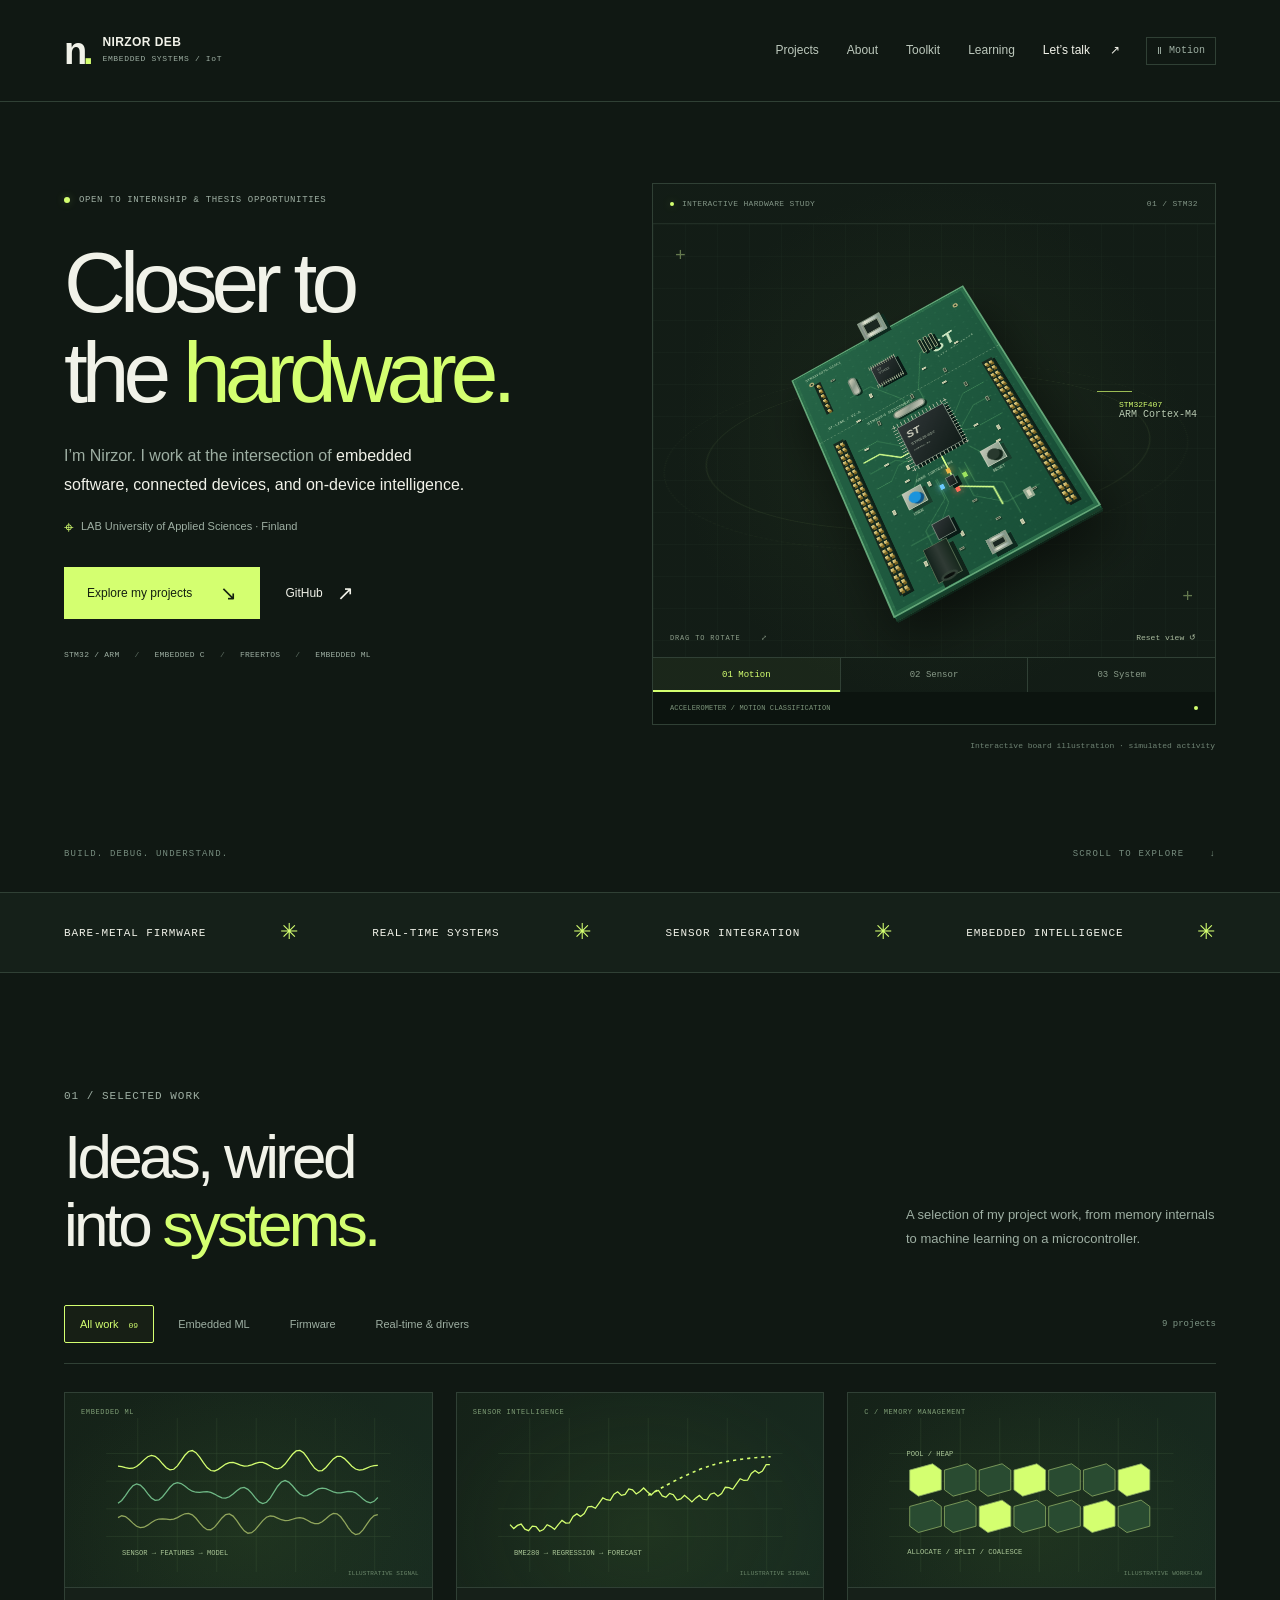
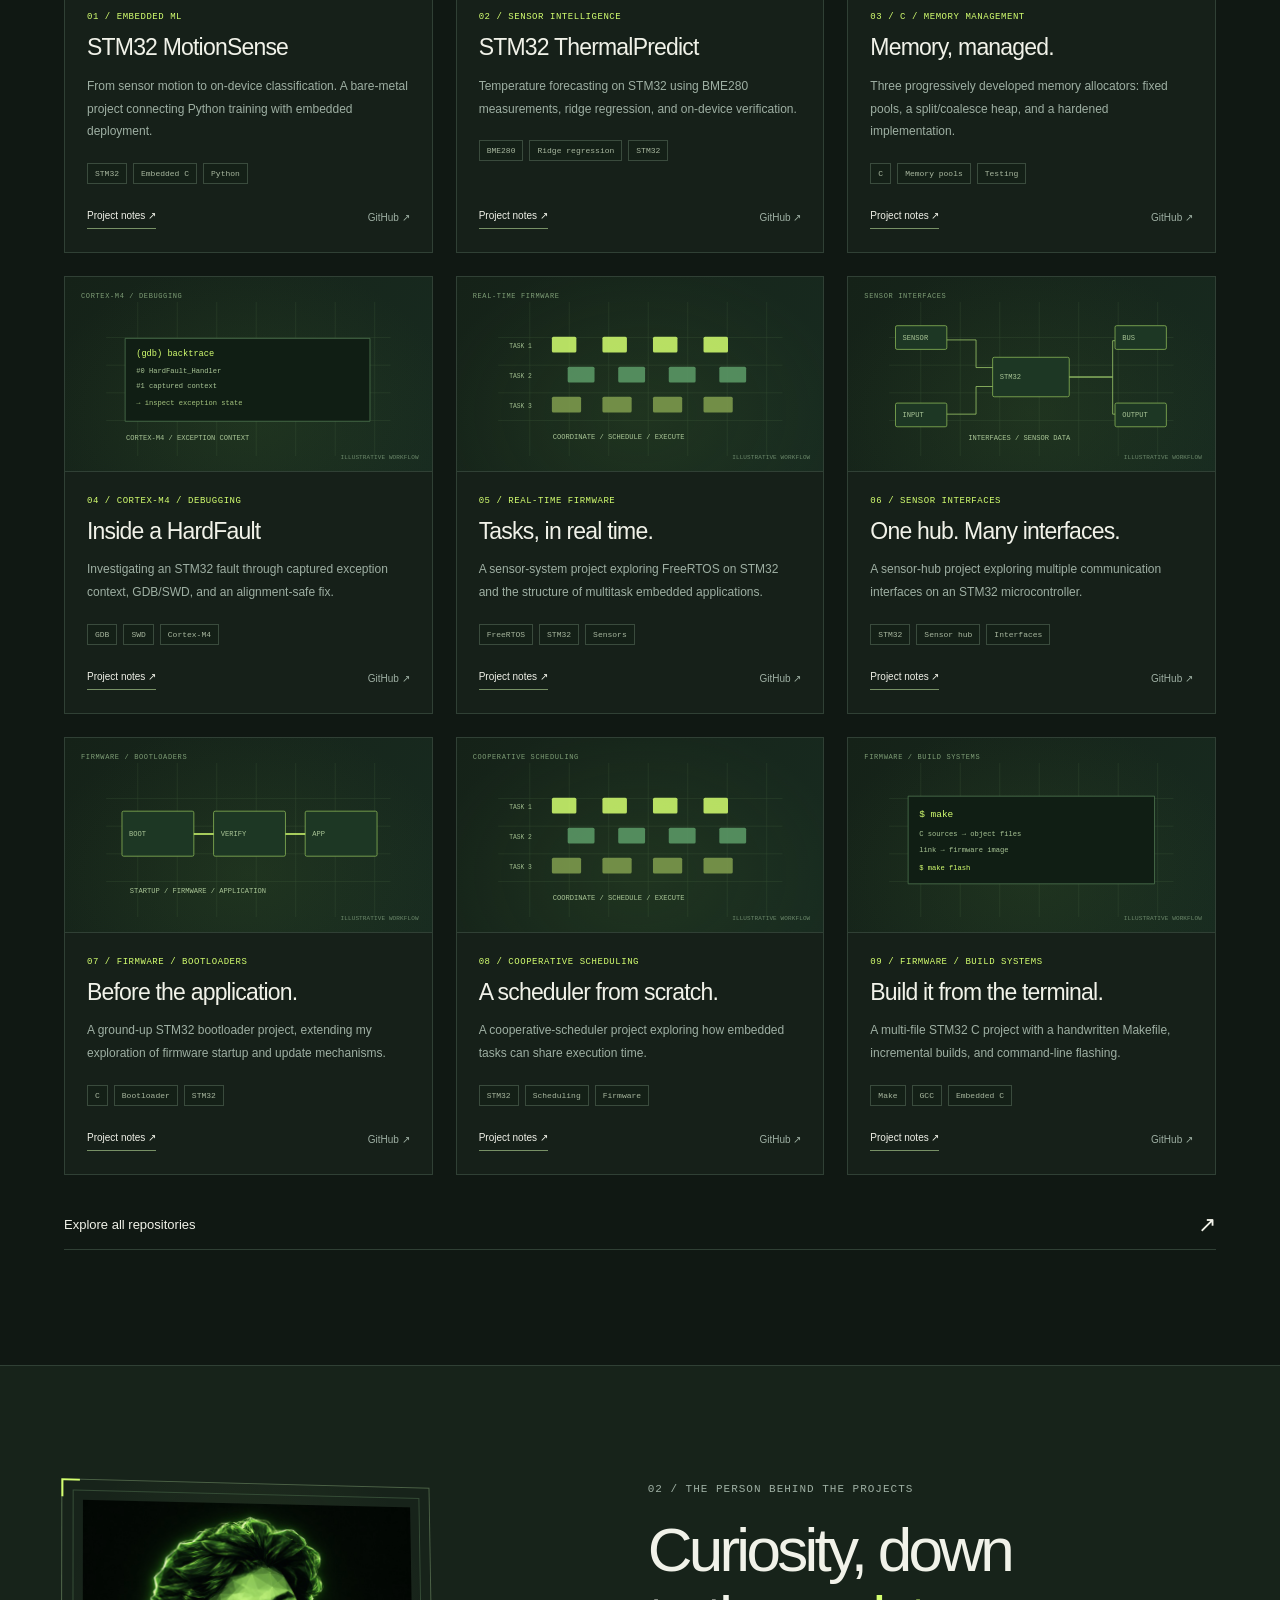
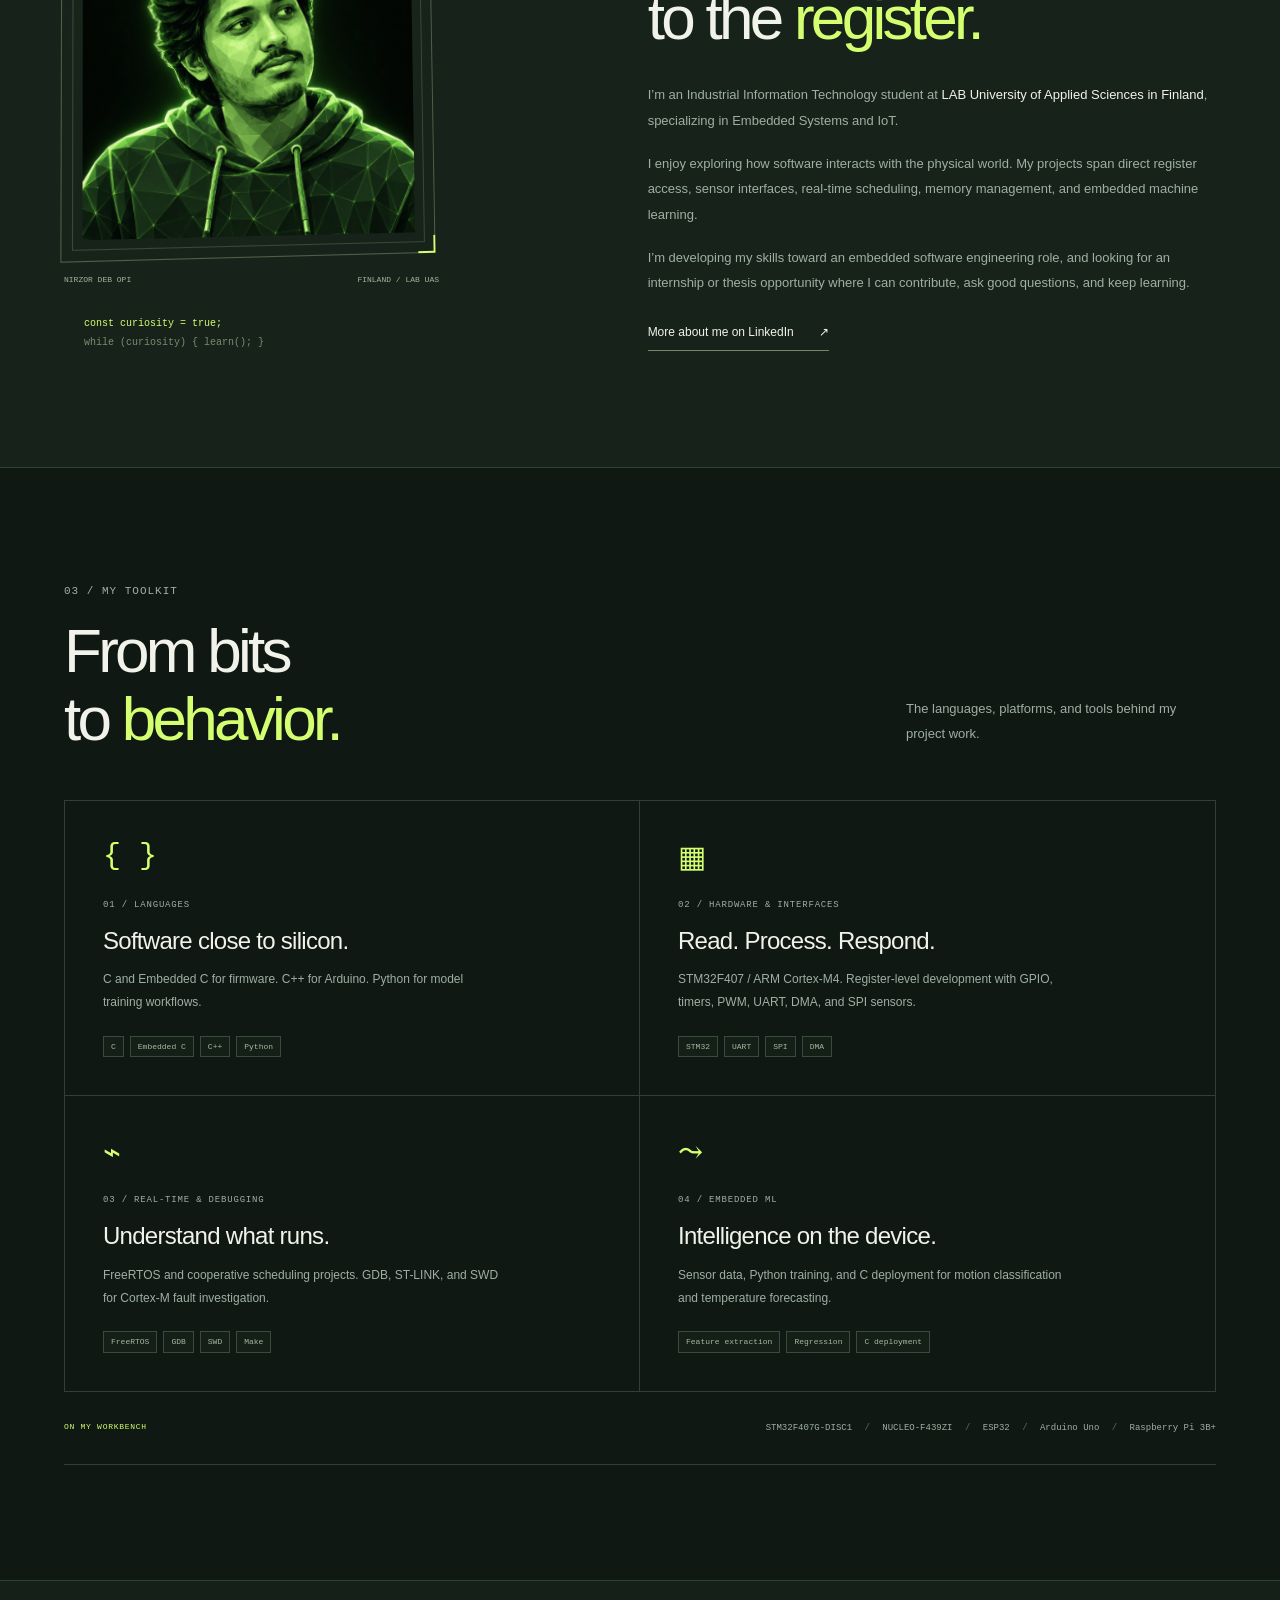
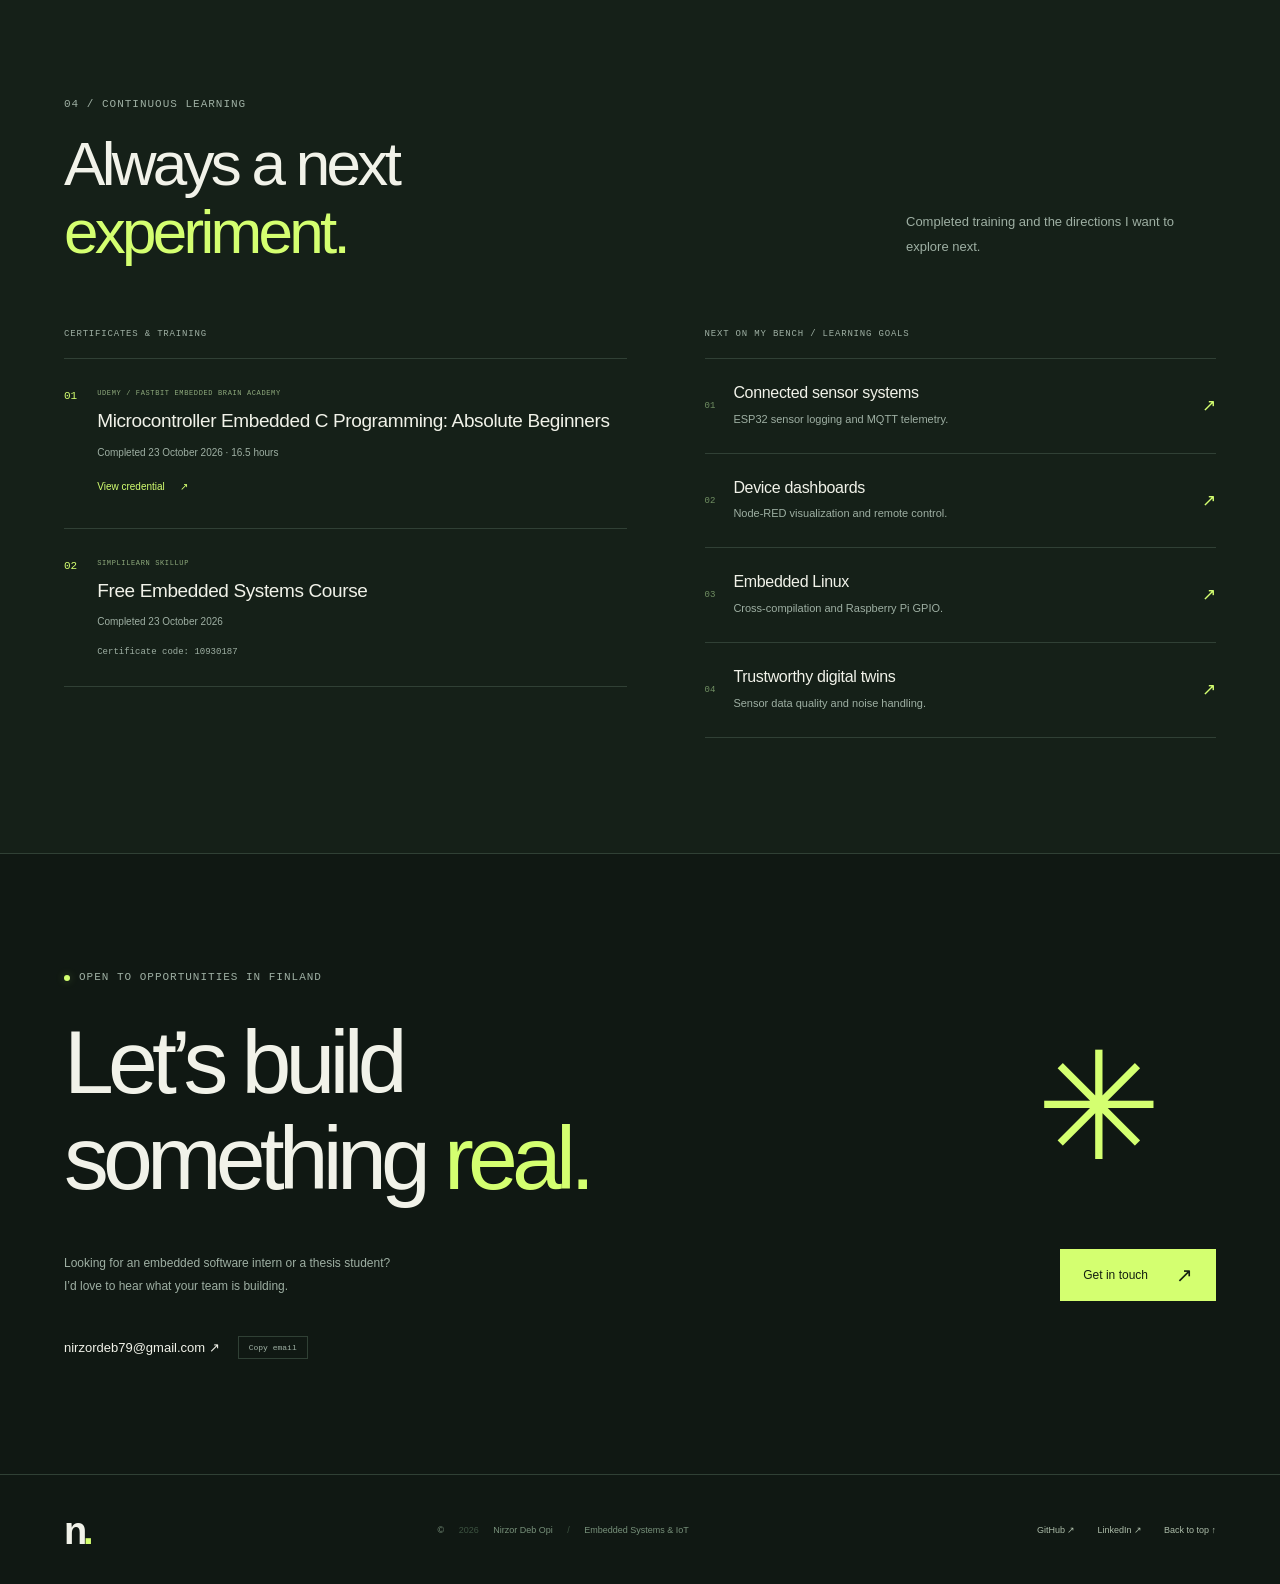
==== commit 9c990d6a: "Add files via upload" ====
--- a/index.html
+++ b/index.html
@@ -7,7 +7,7 @@
   <meta property="og:title" content="Nirzor Deb — Embedded Systems & IoT"><meta property="og:description" content="Closer to the hardware. A portfolio of STM32 firmware, real-time systems, and embedded ML.">
   <meta property="og:type" content="website">
   <title>Nirzor Deb — Embedded Systems & IoT</title>
-  <link rel="icon" href="./assets/favicon.svg" type="image/svg+xml">
+  <link rel="icon" href="./favicon.svg" type="image/svg+xml">
   <link rel="stylesheet" href="./styles.css"><script src="./app.js" defer></script>
 </head>
 <body>
@@ -68,7 +68,7 @@
   <a class="all-repos" href="https://github.com/nirzor-deb-25?tab=repositories" target="_blank" rel="noopener noreferrer">Explore all repositories <span aria-hidden="true">↗</span></a>
 </section>
 <section class="about-section section-space" id="about" aria-labelledby="about-title"><div class="section-wrap about-layout">
-  <div class="about-portrait reveal"><div class="portrait-frame"><img src="./assets/nirzor.jpg" alt="Green faceted portrait of Nirzor Deb Opi" width="800" height="800" loading="lazy"><div class="portrait-corner tl"></div><div class="portrait-corner br"></div></div><div class="portrait-caption"><span>NIRZOR DEB OPI</span><span>FINLAND / LAB UAS</span></div><div class="portrait-code"><span>const curiosity = true;</span><br>while (curiosity) { learn(); }</div></div>
+  <div class="about-portrait reveal"><div class="portrait-frame"><img src="./nirzor.jpg" alt="Green faceted portrait of Nirzor Deb Opi" width="800" height="800" loading="lazy"><div class="portrait-corner tl"></div><div class="portrait-corner br"></div></div><div class="portrait-caption"><span>NIRZOR DEB OPI</span><span>FINLAND / LAB UAS</span></div><div class="portrait-code"><span>const curiosity = true;</span><br>while (curiosity) { learn(); }</div></div>
   <div class="about-copy reveal"><p class="eyebrow">02 / THE PERSON BEHIND THE PROJECTS</p><h2 id="about-title">Curiosity, down<br>to the <em>register.</em></h2><p>I’m an Industrial Information Technology student at <strong>LAB University of Applied Sciences in Finland</strong>, specializing in Embedded Systems and IoT.</p><p>I enjoy exploring how software interacts with the physical world. My projects span direct register access, sensor interfaces, real-time scheduling, memory management, and embedded machine learning.</p><p>I’m developing my skills toward an embedded software engineering role, and looking for an internship or thesis opportunity where I can contribute, ask good questions, and keep learning.</p><a class="inline-link" href="https://www.linkedin.com/in/nirzor-deb-opi-635846336/" target="_blank" rel="noopener noreferrer">More about me on LinkedIn <span aria-hidden="true">↗</span></a></div>
 </div></section>
 <section class="section-wrap section-space toolkit-section" id="skills" aria-labelledby="skills-title"><div class="section-heading reveal"><div><p class="eyebrow">03 / MY TOOLKIT</p><h2 id="skills-title">From bits<br>to <em>behavior.</em></h2></div><p>The languages, platforms, and tools behind my project work.</p></div>
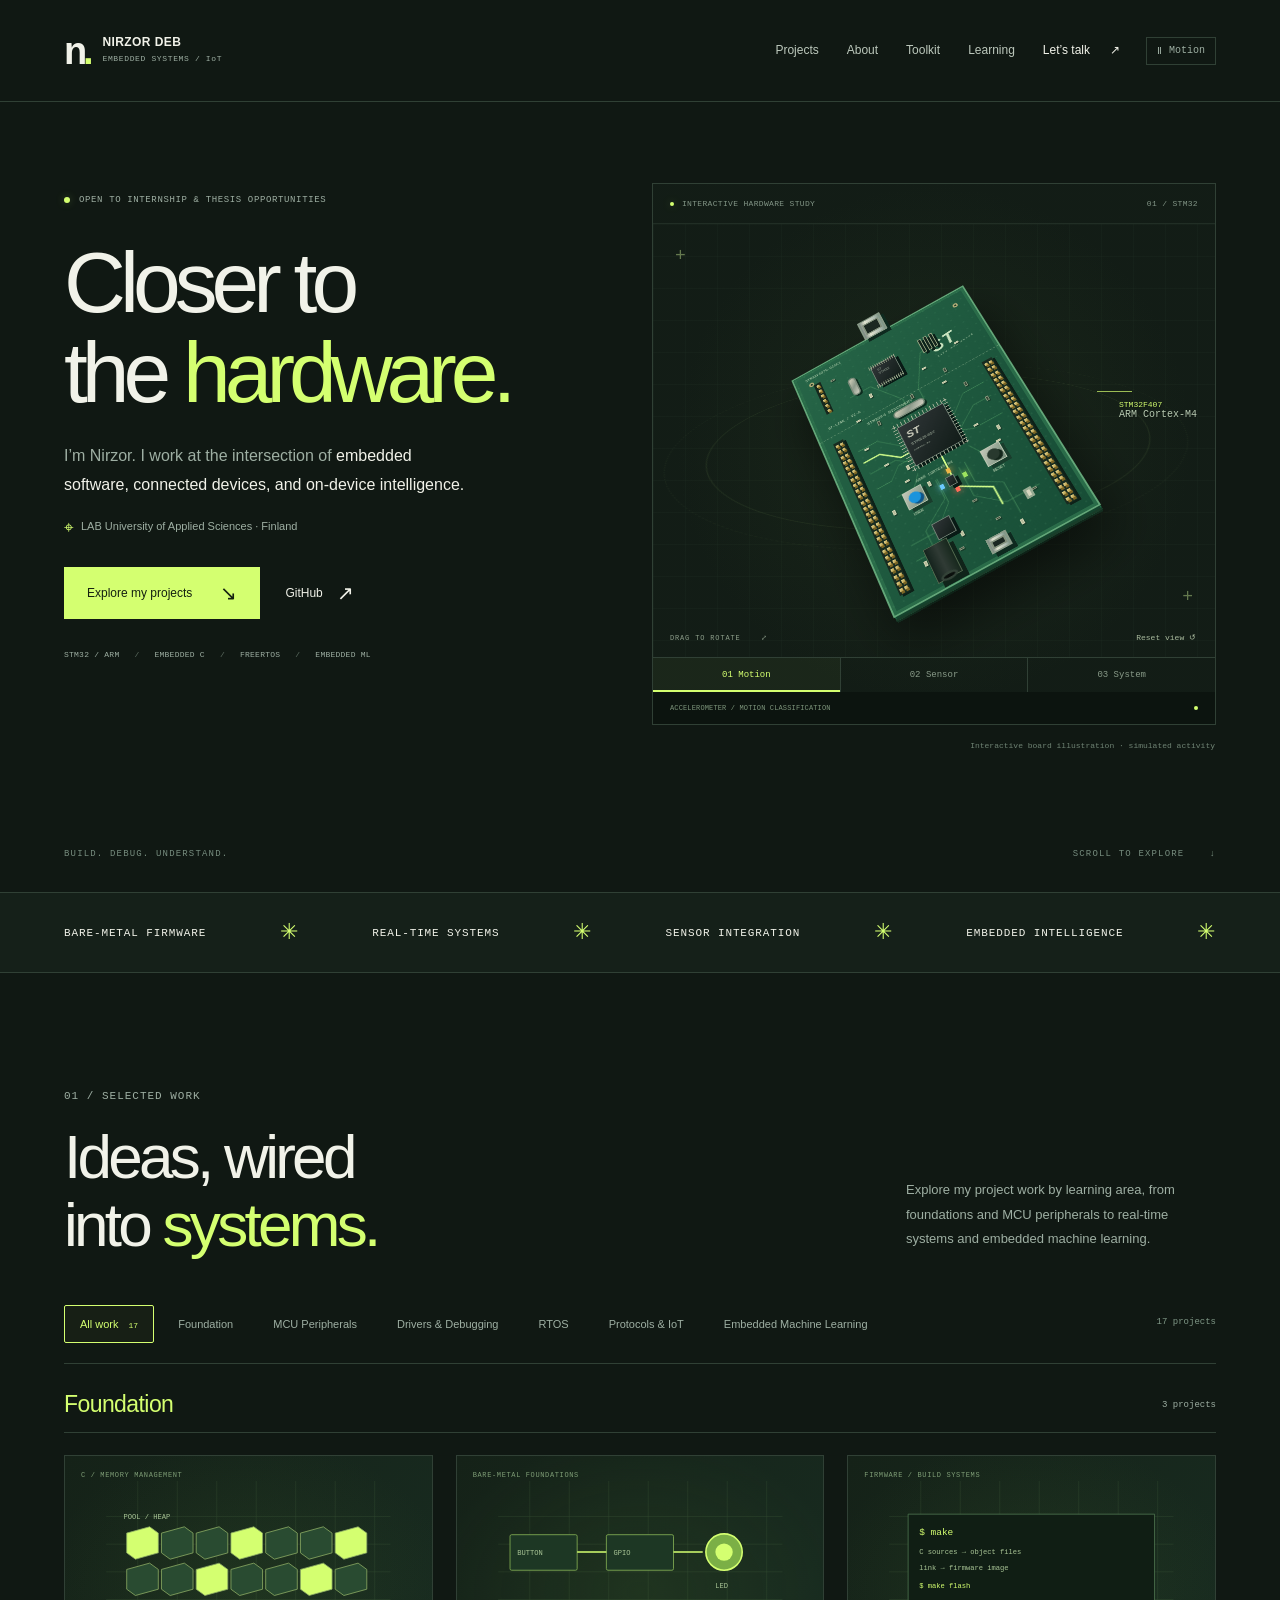
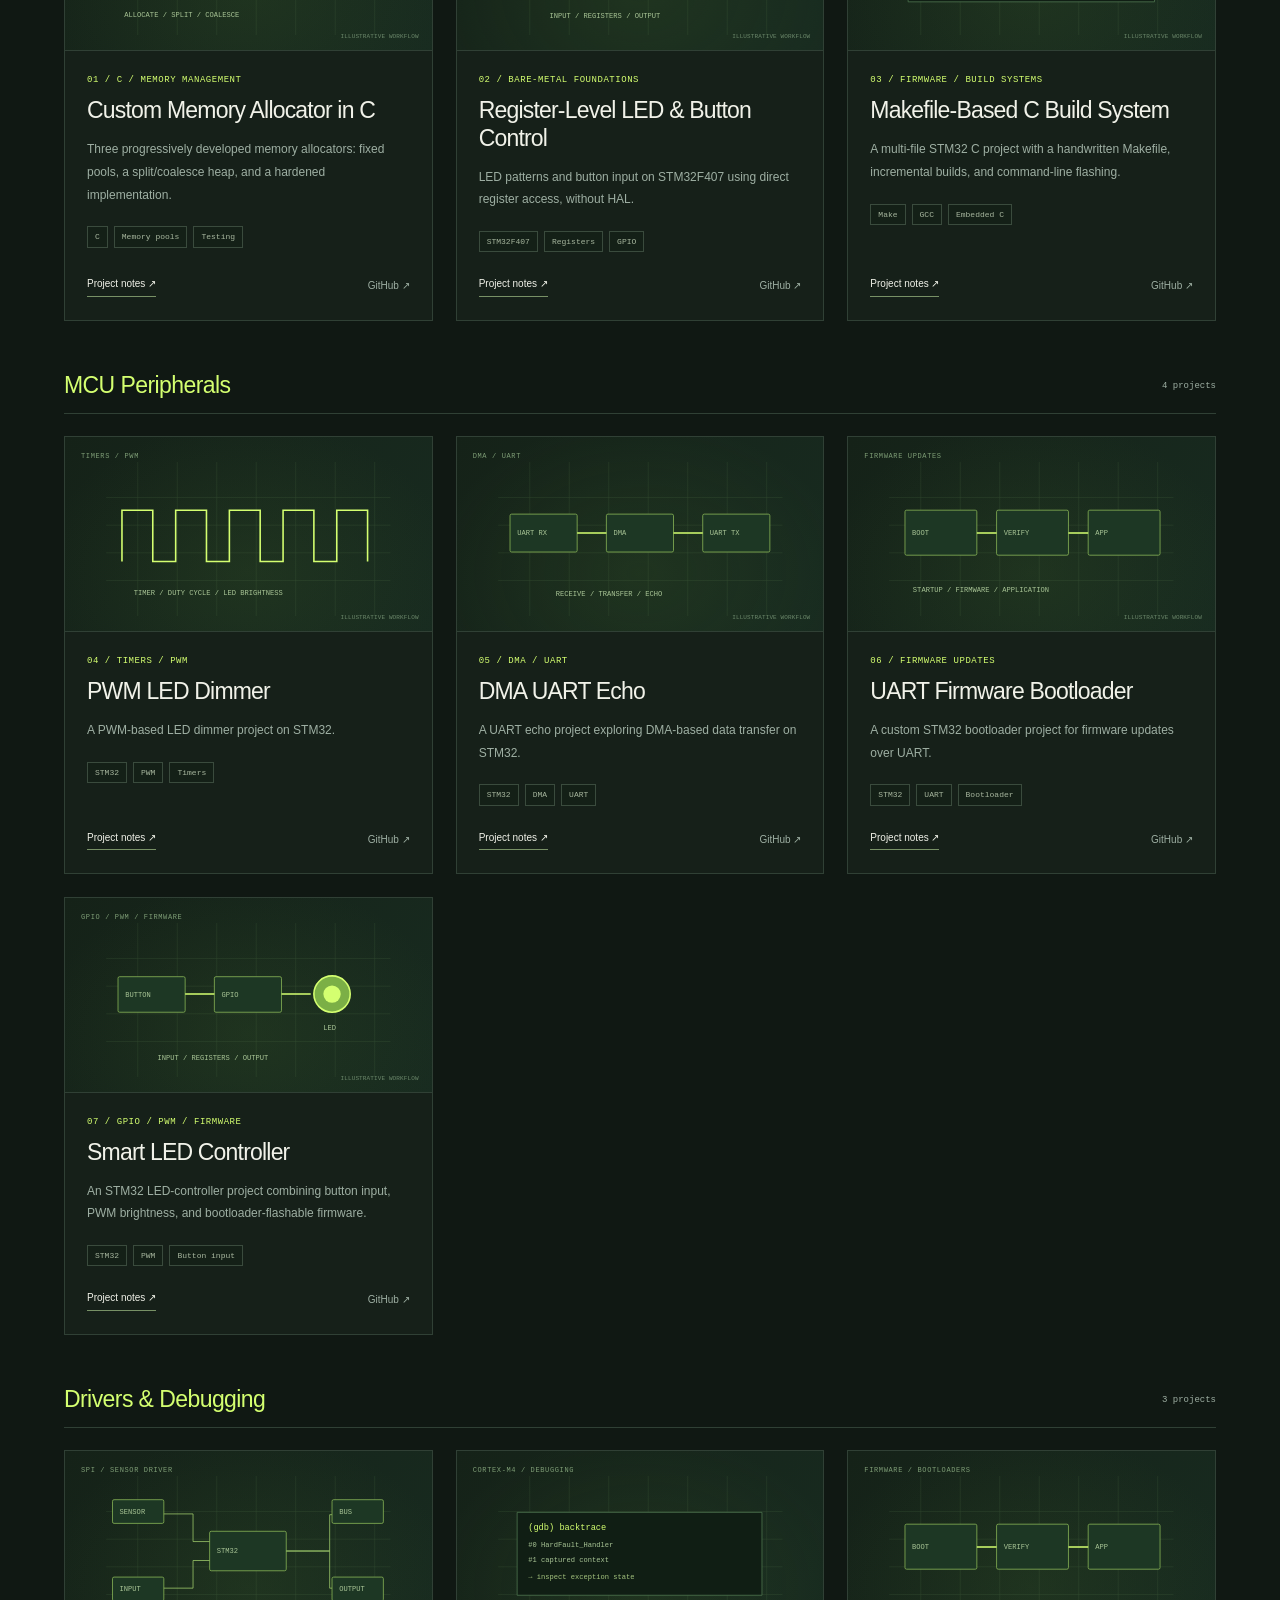
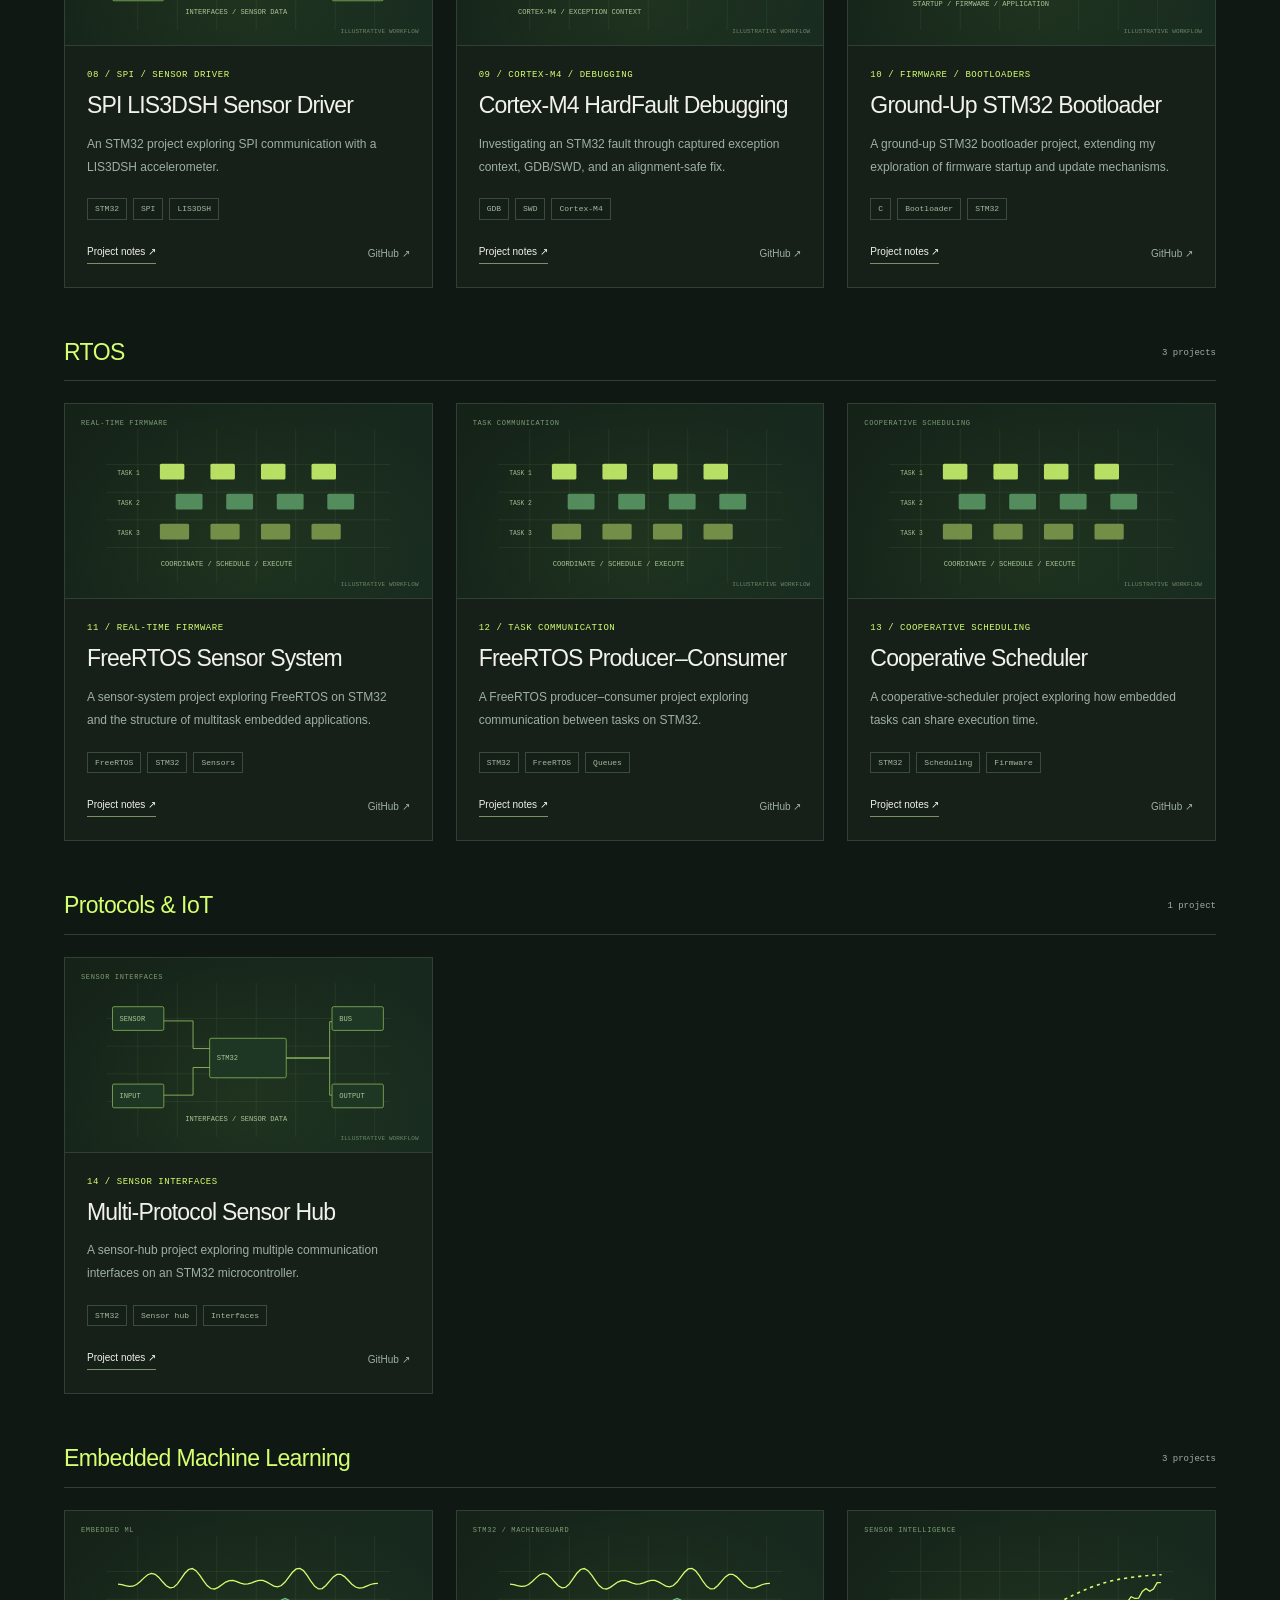
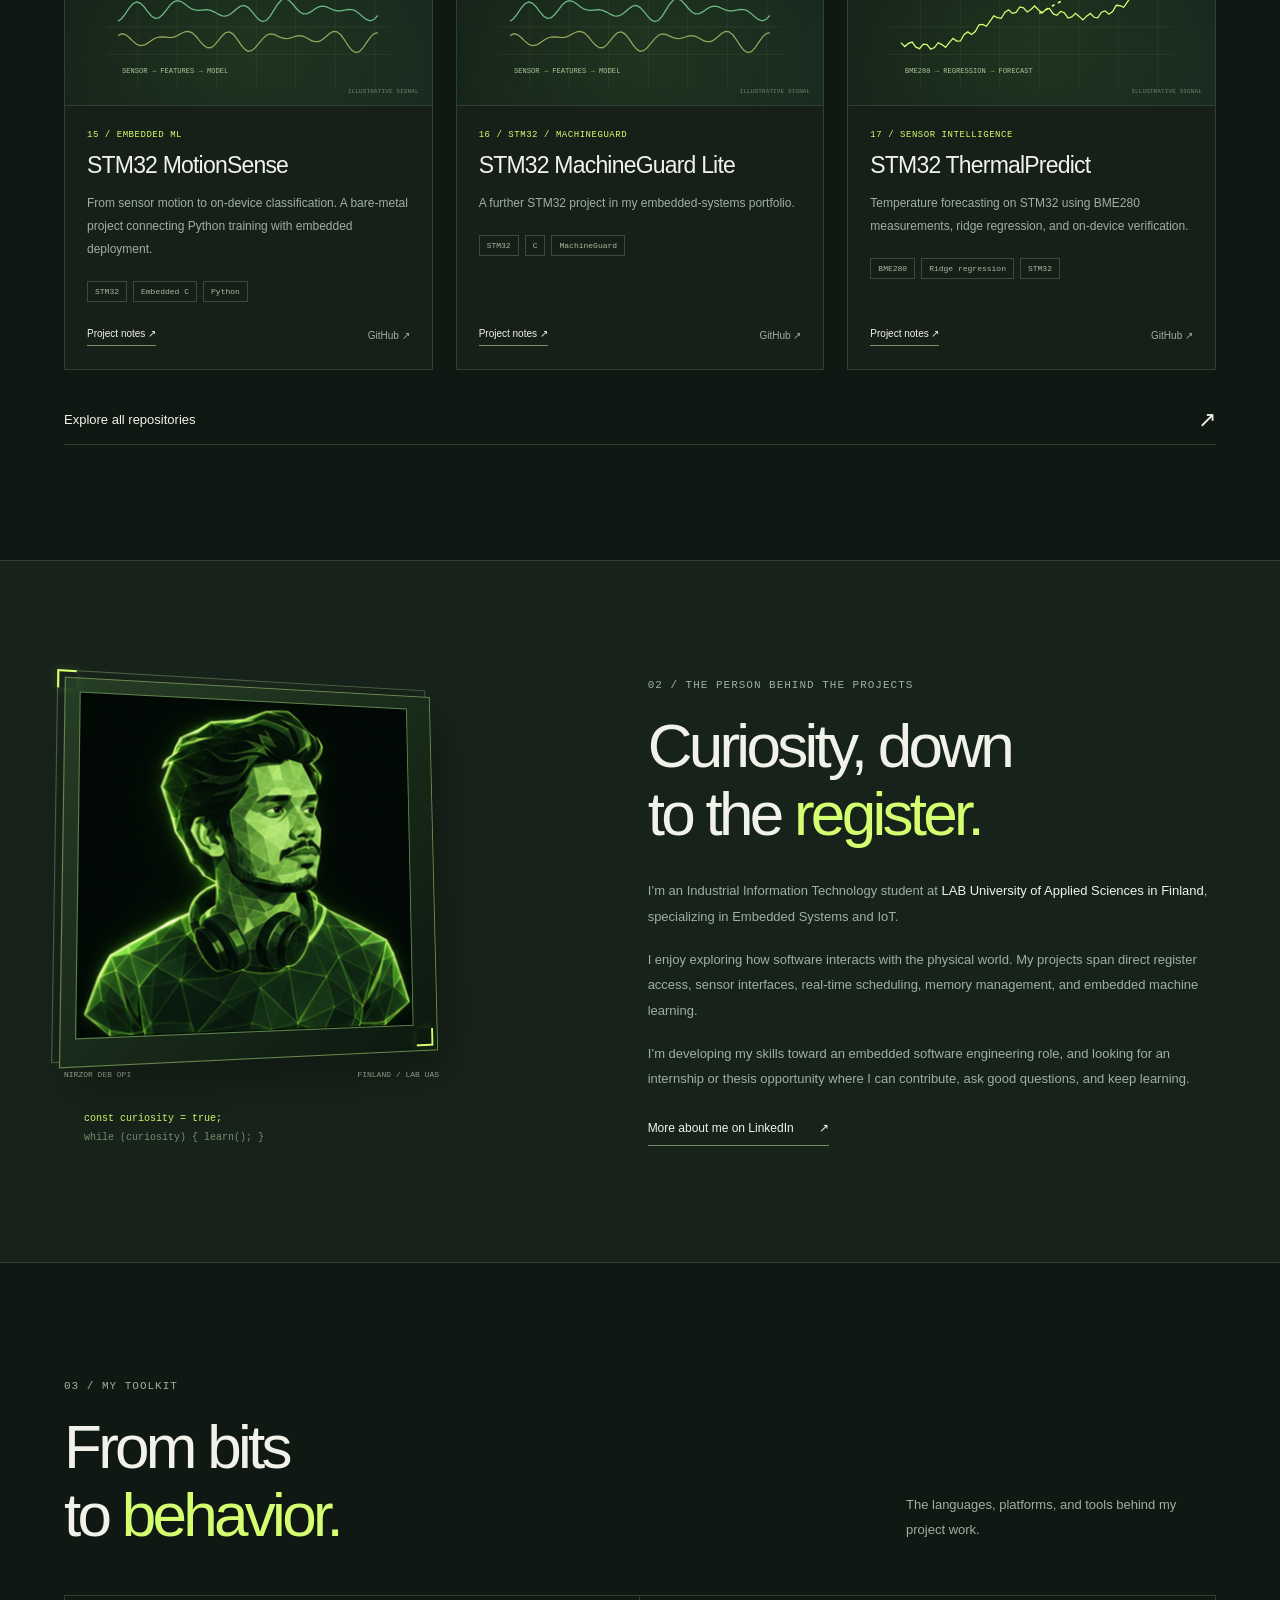
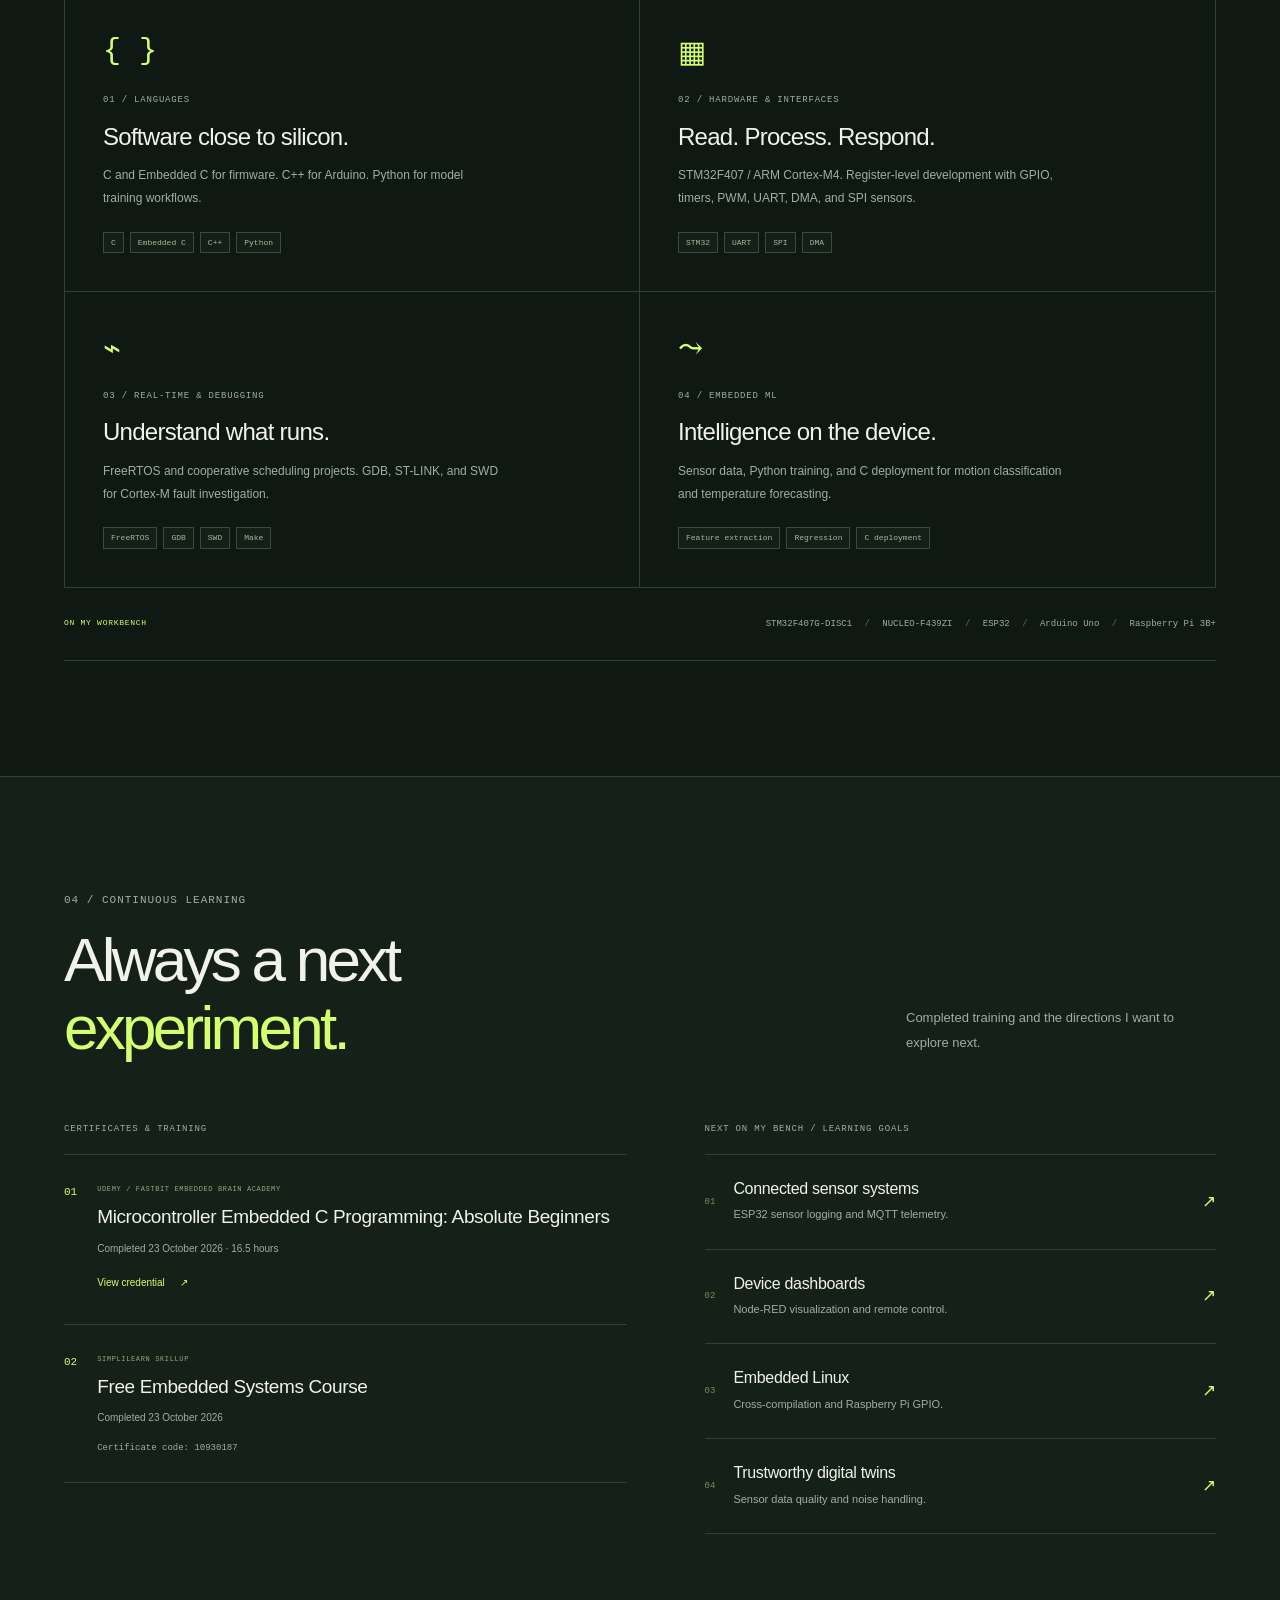
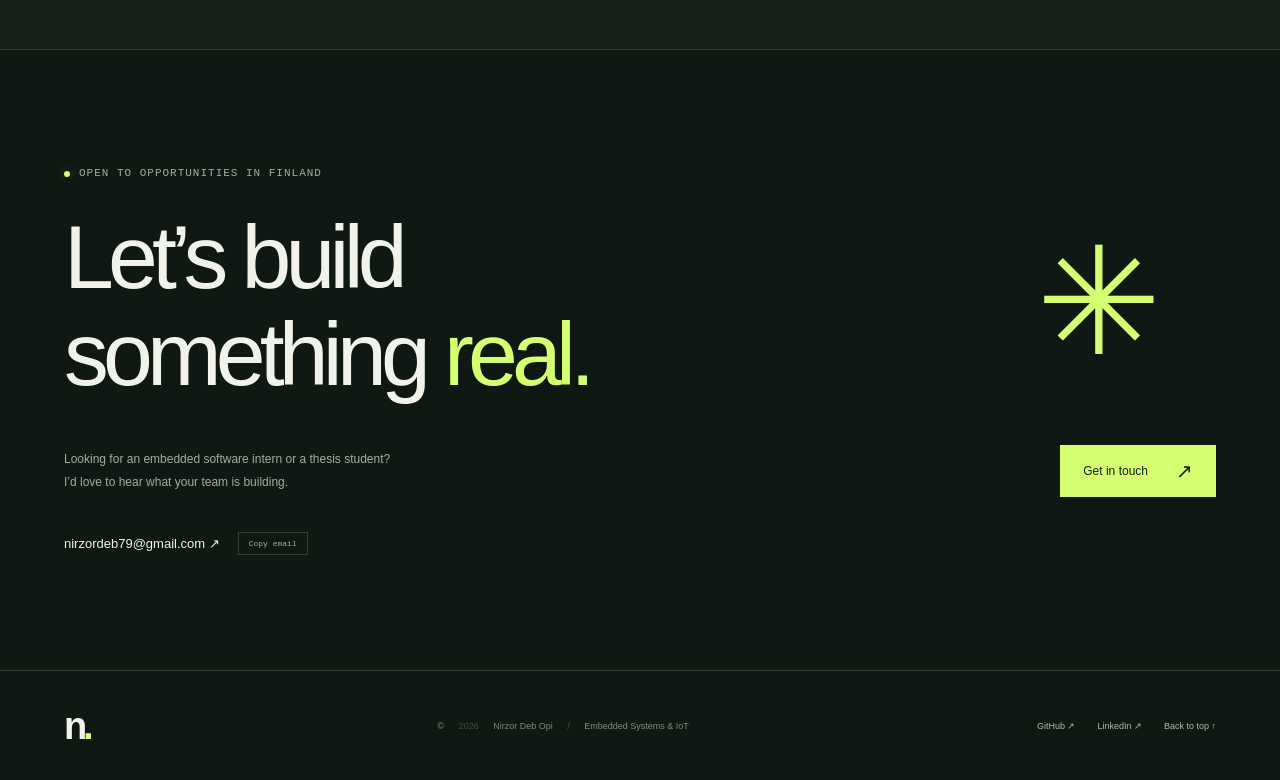
==== commit f3fdb3b7: "Add files via upload" ====
--- a/index.html
+++ b/index.html
@@ -61,14 +61,14 @@
 </section>
 <div class="skills-marquee" aria-label="Core areas"><div><span>BARE-METAL FIRMWARE</span><i>✳</i><span>REAL-TIME SYSTEMS</span><i>✳</i><span>SENSOR INTEGRATION</span><i>✳</i><span>EMBEDDED INTELLIGENCE</span><i>✳</i></div></div>
 <section class="projects section-wrap section-space" id="projects" aria-labelledby="projects-title">
-  <div class="section-heading reveal"><div><p class="eyebrow">01 / SELECTED WORK</p><h2 id="projects-title">Ideas, wired<br>into <em>systems.</em></h2></div><p>A selection of my project work, from memory internals to machine learning on a microcontroller.</p></div>
-  <div class="projects-toolbar"><div class="filters" role="group" aria-label="Filter projects"><button class="selected" data-filter="all" aria-pressed="true">All work <span>09</span></button><button data-filter="ml" aria-pressed="false">Embedded ML</button><button data-filter="firmware" aria-pressed="false">Firmware</button><button data-filter="rtos" aria-pressed="false">Real-time & drivers</button></div><span class="project-count" id="project-count" aria-live="polite">9 projects</span></div>
-  <div class="project-grid" id="project-grid"></div>
+  <div class="section-heading reveal"><div><p class="eyebrow">01 / SELECTED WORK</p><h2 id="projects-title">Ideas, wired<br>into <em>systems.</em></h2></div><p>Explore my project work by learning area, from foundations and MCU peripherals to real-time systems and embedded machine learning.</p></div>
+  <div class="projects-toolbar"><div class="filters" role="group" aria-label="Filter projects"><button class="selected" data-filter="all" aria-pressed="true">All work <span>17</span></button><button data-filter="foundation" aria-pressed="false">Foundation</button><button data-filter="peripherals" aria-pressed="false">MCU Peripherals</button><button data-filter="drivers" aria-pressed="false">Drivers &amp; Debugging</button><button data-filter="rtos" aria-pressed="false">RTOS</button><button data-filter="protocols" aria-pressed="false">Protocols &amp; IoT</button><button data-filter="ml" aria-pressed="false">Embedded Machine Learning</button></div><span class="project-count" id="project-count" aria-live="polite">17 projects</span></div>
+  <div class="project-groups" id="project-grid"></div>
   <noscript><p>JavaScript is disabled. Explore the projects directly on <a href="https://github.com/nirzor-deb-25?tab=repositories">my GitHub repositories page</a>.</p></noscript>
   <a class="all-repos" href="https://github.com/nirzor-deb-25?tab=repositories" target="_blank" rel="noopener noreferrer">Explore all repositories <span aria-hidden="true">↗</span></a>
 </section>
 <section class="about-section section-space" id="about" aria-labelledby="about-title"><div class="section-wrap about-layout">
-  <div class="about-portrait reveal"><div class="portrait-frame"><img src="./nirzor.jpg" alt="Green faceted portrait of Nirzor Deb Opi" width="800" height="800" loading="lazy"><div class="portrait-corner tl"></div><div class="portrait-corner br"></div></div><div class="portrait-caption"><span>NIRZOR DEB OPI</span><span>FINLAND / LAB UAS</span></div><div class="portrait-code"><span>const curiosity = true;</span><br>while (curiosity) { learn(); }</div></div>
+  <div class="about-portrait reveal"><div class="portrait-frame portrait-moving" id="portrait-3d"><div class="portrait-depth" aria-hidden="true"></div><div class="portrait-surface"><img src="./nirzor-portrait-3d.png" alt="Green faceted portrait of Nirzor Deb Opi wearing headphones" width="320" height="320" loading="lazy"><span class="portrait-light-sweep" aria-hidden="true"></span></div><div class="portrait-corner tl"></div><div class="portrait-corner br"></div></div><div class="portrait-caption"><span>NIRZOR DEB OPI</span><span>FINLAND / LAB UAS</span></div><div class="portrait-code"><span>const curiosity = true;</span><br>while (curiosity) { learn(); }</div></div>
   <div class="about-copy reveal"><p class="eyebrow">02 / THE PERSON BEHIND THE PROJECTS</p><h2 id="about-title">Curiosity, down<br>to the <em>register.</em></h2><p>I’m an Industrial Information Technology student at <strong>LAB University of Applied Sciences in Finland</strong>, specializing in Embedded Systems and IoT.</p><p>I enjoy exploring how software interacts with the physical world. My projects span direct register access, sensor interfaces, real-time scheduling, memory management, and embedded machine learning.</p><p>I’m developing my skills toward an embedded software engineering role, and looking for an internship or thesis opportunity where I can contribute, ask good questions, and keep learning.</p><a class="inline-link" href="https://www.linkedin.com/in/nirzor-deb-opi-635846336/" target="_blank" rel="noopener noreferrer">More about me on LinkedIn <span aria-hidden="true">↗</span></a></div>
 </div></section>
 <section class="section-wrap section-space toolkit-section" id="skills" aria-labelledby="skills-title"><div class="section-heading reveal"><div><p class="eyebrow">03 / MY TOOLKIT</p><h2 id="skills-title">From bits<br>to <em>behavior.</em></h2></div><p>The languages, platforms, and tools behind my project work.</p></div>
--- a/styles.css
+++ b/styles.css
@@ -12,3 +12,30 @@
 .main-chip:after{transform:translateZ(-1px) rotate(90deg)}
 
 .hardware-stage{user-select:none;-webkit-user-select:none}
+
+/* Projects are organized by learning area, both in All work and filtered views. */
+.project-groups{display:flex;flex-direction:column;gap:52px}
+.project-group{min-width:0}
+.project-group-heading{display:flex;justify-content:space-between;align-items:center;gap:20px;margin-bottom:22px;border-bottom:1px solid var(--line);padding-bottom:15px}
+.project-group-heading h3{font-size:23px;font-weight:400;letter-spacing:-.025em;color:var(--green)}
+.project-group-heading>span{font:9px var(--mono);color:var(--muted);white-space:nowrap}
+.project-body h4{font-size:23px;font-weight:500;line-height:1.2;letter-spacing:-.035em;margin:0}
+.projects-toolbar{align-items:flex-start}.filters{max-width:1100px}.project-count{padding-top:12px}
+@media(max-width:1150px){.project-body h4{font-size:21px}}
+@media(max-width:700px){.project-body h4{font-size:26px}.project-group-heading h3{font-size:21px}.project-groups{gap:40px}.project-group-heading{margin-bottom:20px}.project-count{padding-top:9px}}
+
+/* About portrait: the supplied artwork is unchanged; motion is rendered by the website. */
+.portrait-moving{transform-style:preserve-3d;animation:portrait-orbit 9s ease-in-out infinite;will-change:transform;isolation:isolate}
+.portrait-moving:hover{animation-play-state:running}
+.portrait-surface{position:relative;overflow:hidden;transform:translateZ(17px);border:1px solid #5d824c;background:#080e0c}
+.portrait-surface img{width:100%;height:auto;display:block;filter:none}
+.portrait-light-sweep{position:absolute;inset:-35%;pointer-events:none;background:linear-gradient(110deg,transparent 30%,#bfff6310 43%,#e5ffb742 50%,#a9ff5515 57%,transparent 70%);mix-blend-mode:screen;animation:portrait-light 5.5s ease-in-out infinite;transform:translateX(-100%);opacity:.75}
+.portrait-depth{position:absolute;inset:0;transform:translateZ(-18px) translate(6px,6px);background:linear-gradient(135deg,#263d25,#0b180f);border:1px solid #69884d;box-shadow:12px 22px 45px #0005}
+.portrait-moving .portrait-corner{transform:translateZ(25px);box-shadow:0 0 10px #b4ff4e24}
+.about-portrait{perspective:1000px}
+@keyframes portrait-orbit{
+  0%,100%{transform:perspective(1000px) translateY(0) rotateX(calc(3deg + var(--portrait-x,0deg))) rotateY(calc(-9deg + var(--portrait-y,0deg))) rotateZ(-1deg)}
+  50%{transform:perspective(1000px) translateY(-10px) rotateX(calc(-3deg + var(--portrait-x,0deg))) rotateY(calc(9deg + var(--portrait-y,0deg))) rotateZ(1deg)}
+}
+@keyframes portrait-light{0%,12%{transform:translateX(-100%);opacity:0}30%{opacity:.7}75%{opacity:.6}90%,100%{transform:translateX(100%);opacity:0}}
+@media(prefers-reduced-motion:reduce){.portrait-moving{animation:none!important;transform:perspective(1000px) rotateY(0deg)}.portrait-light-sweep{display:none}}
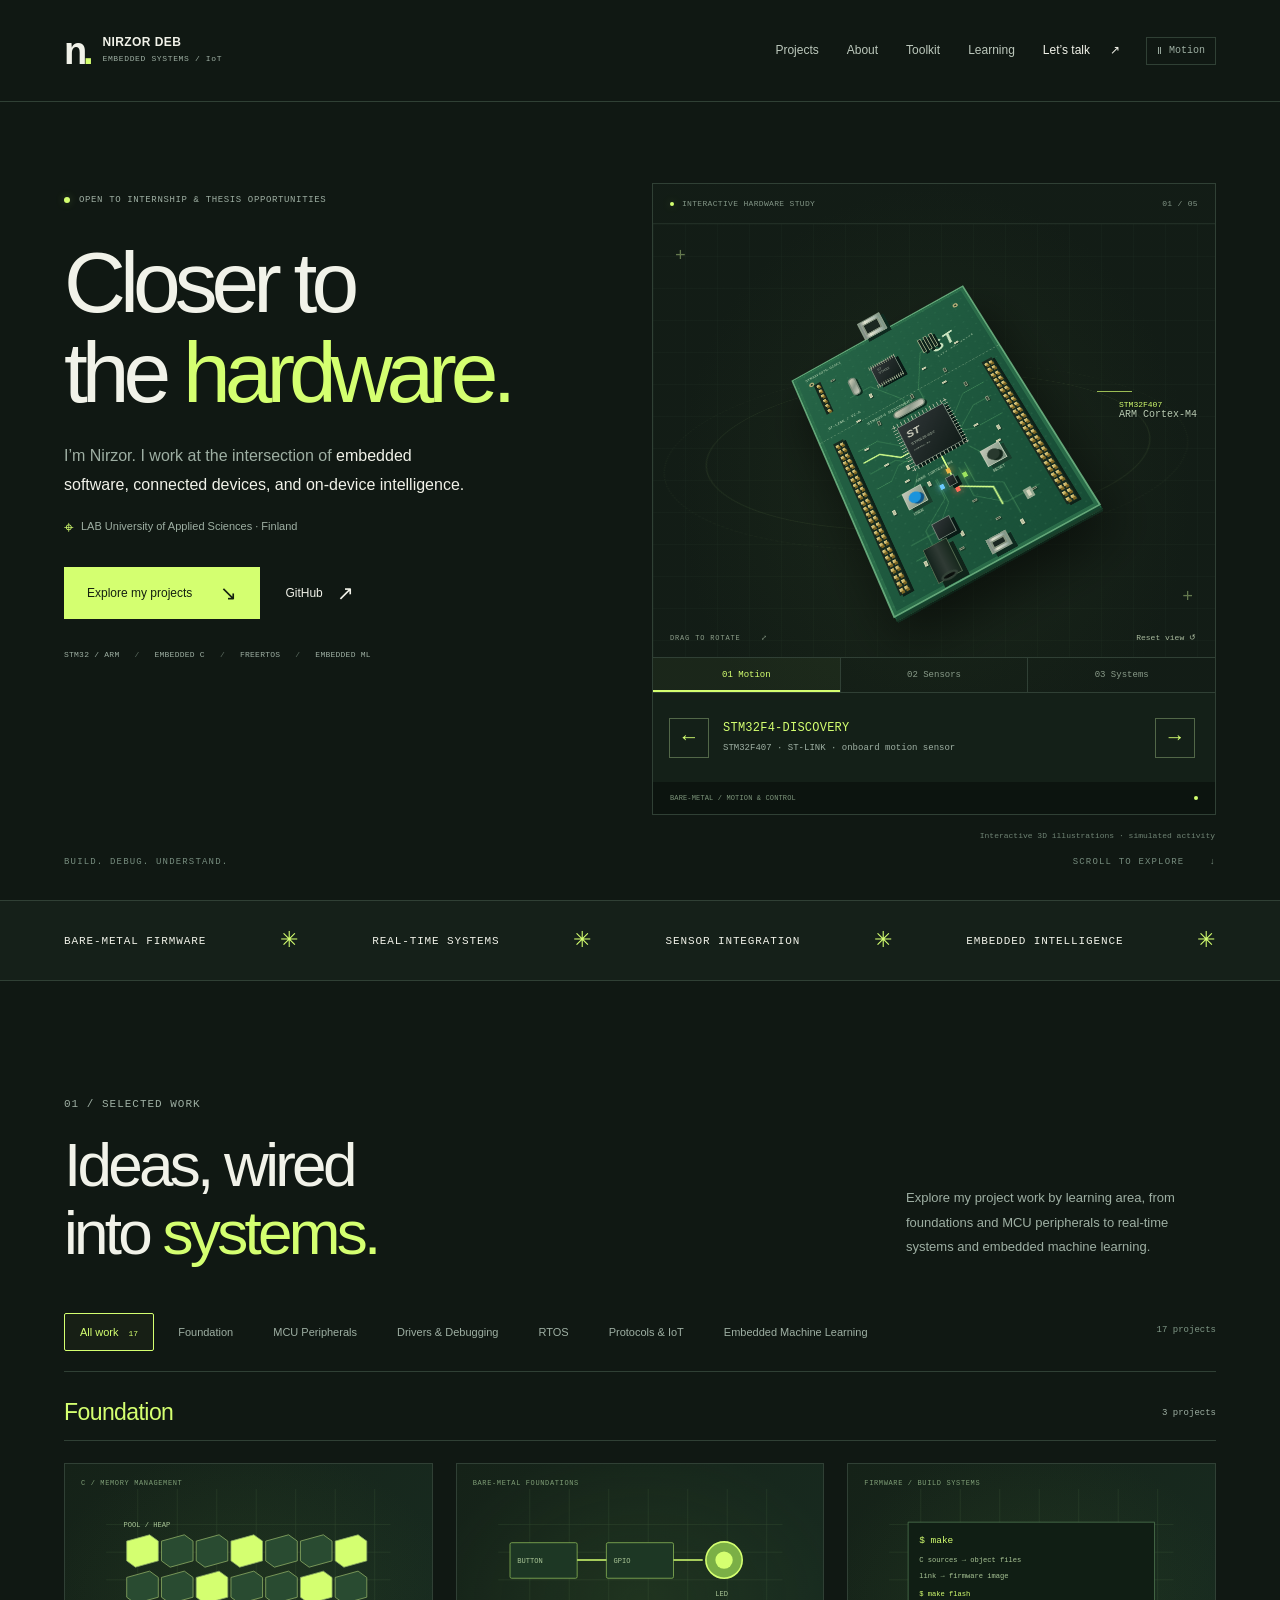
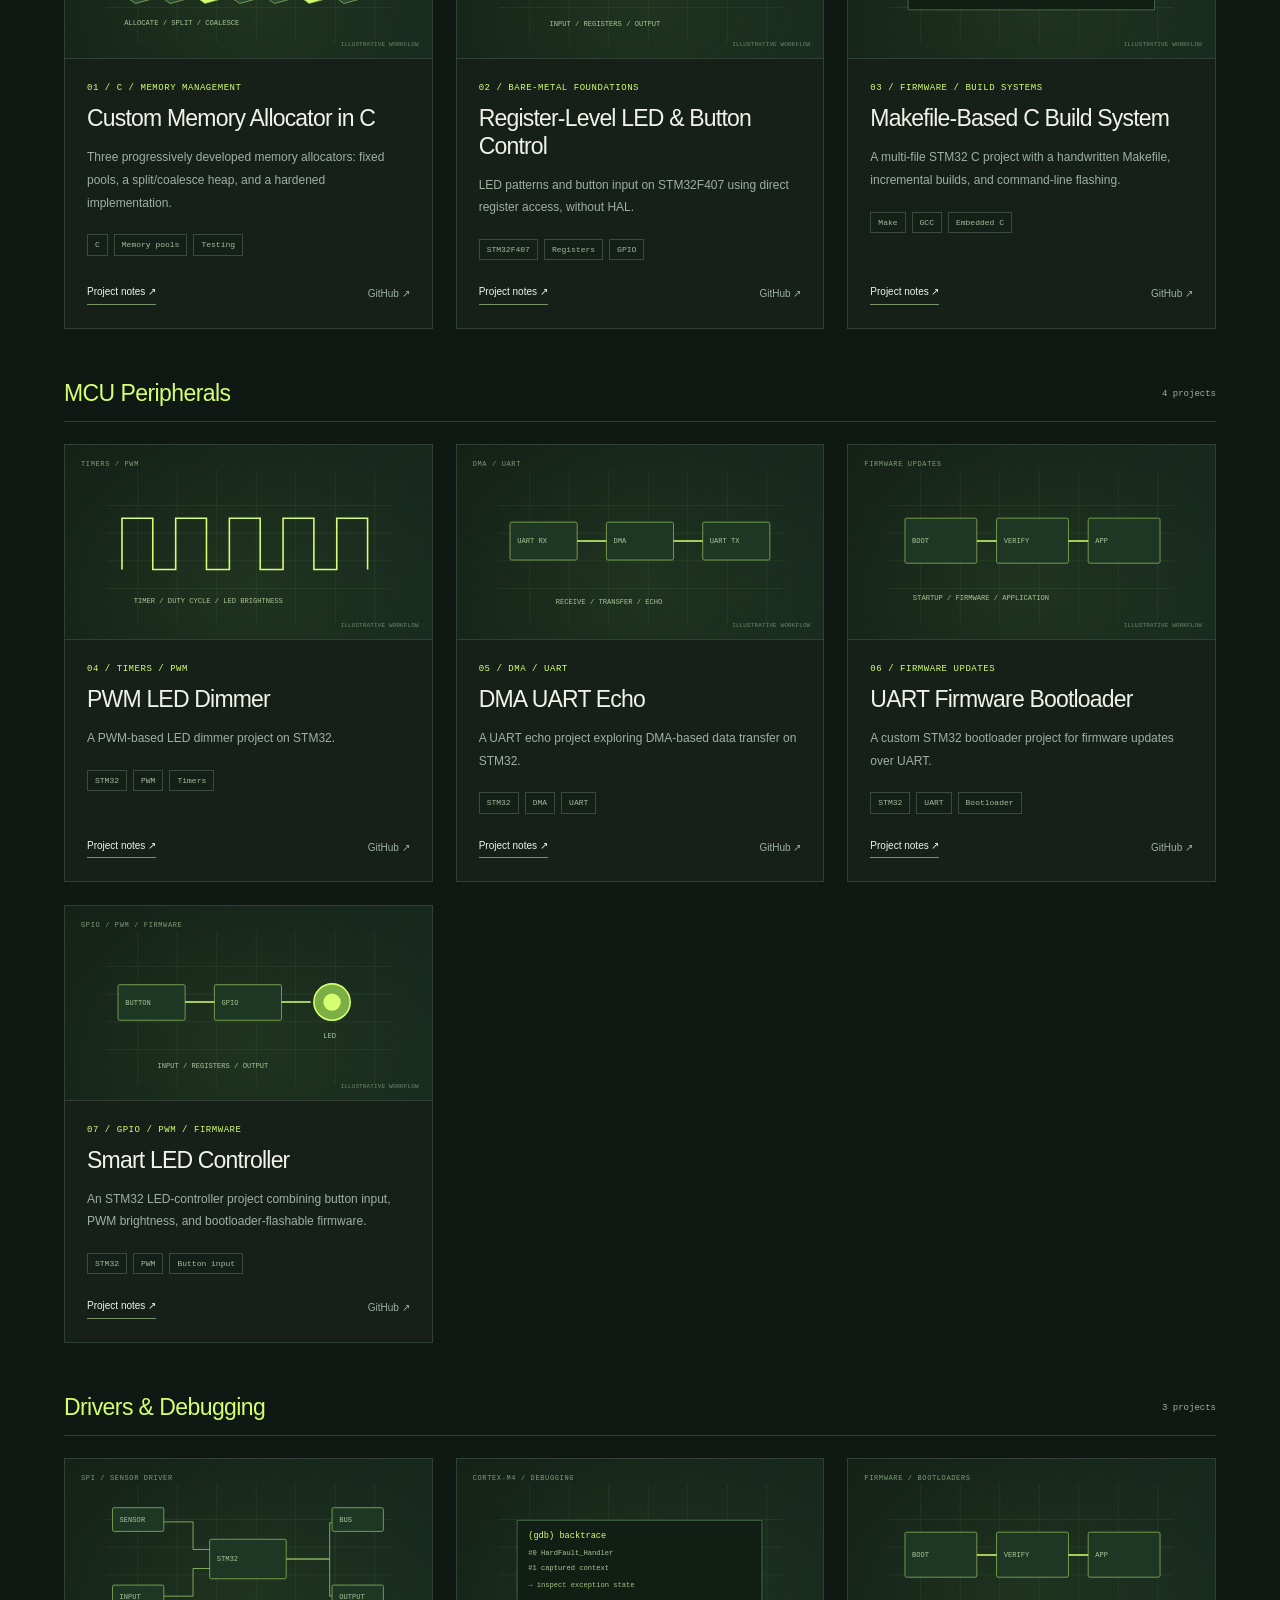
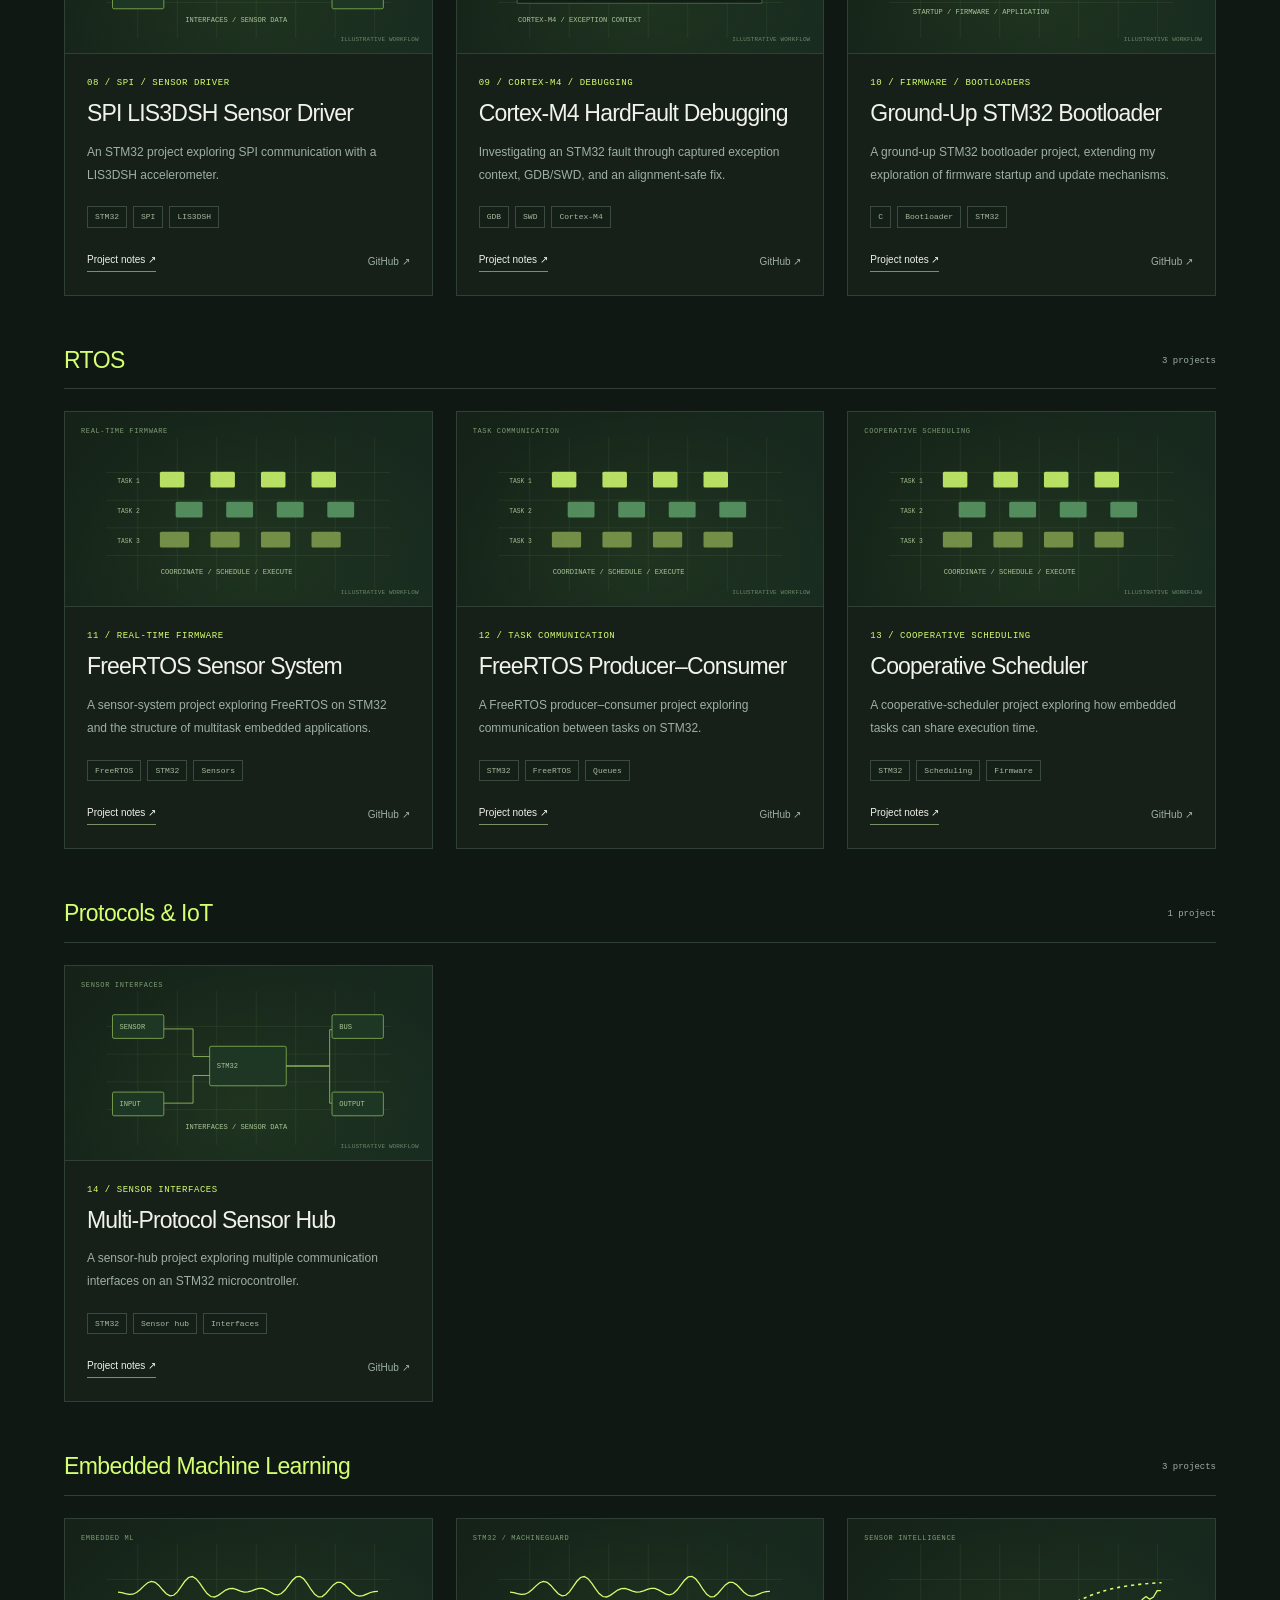
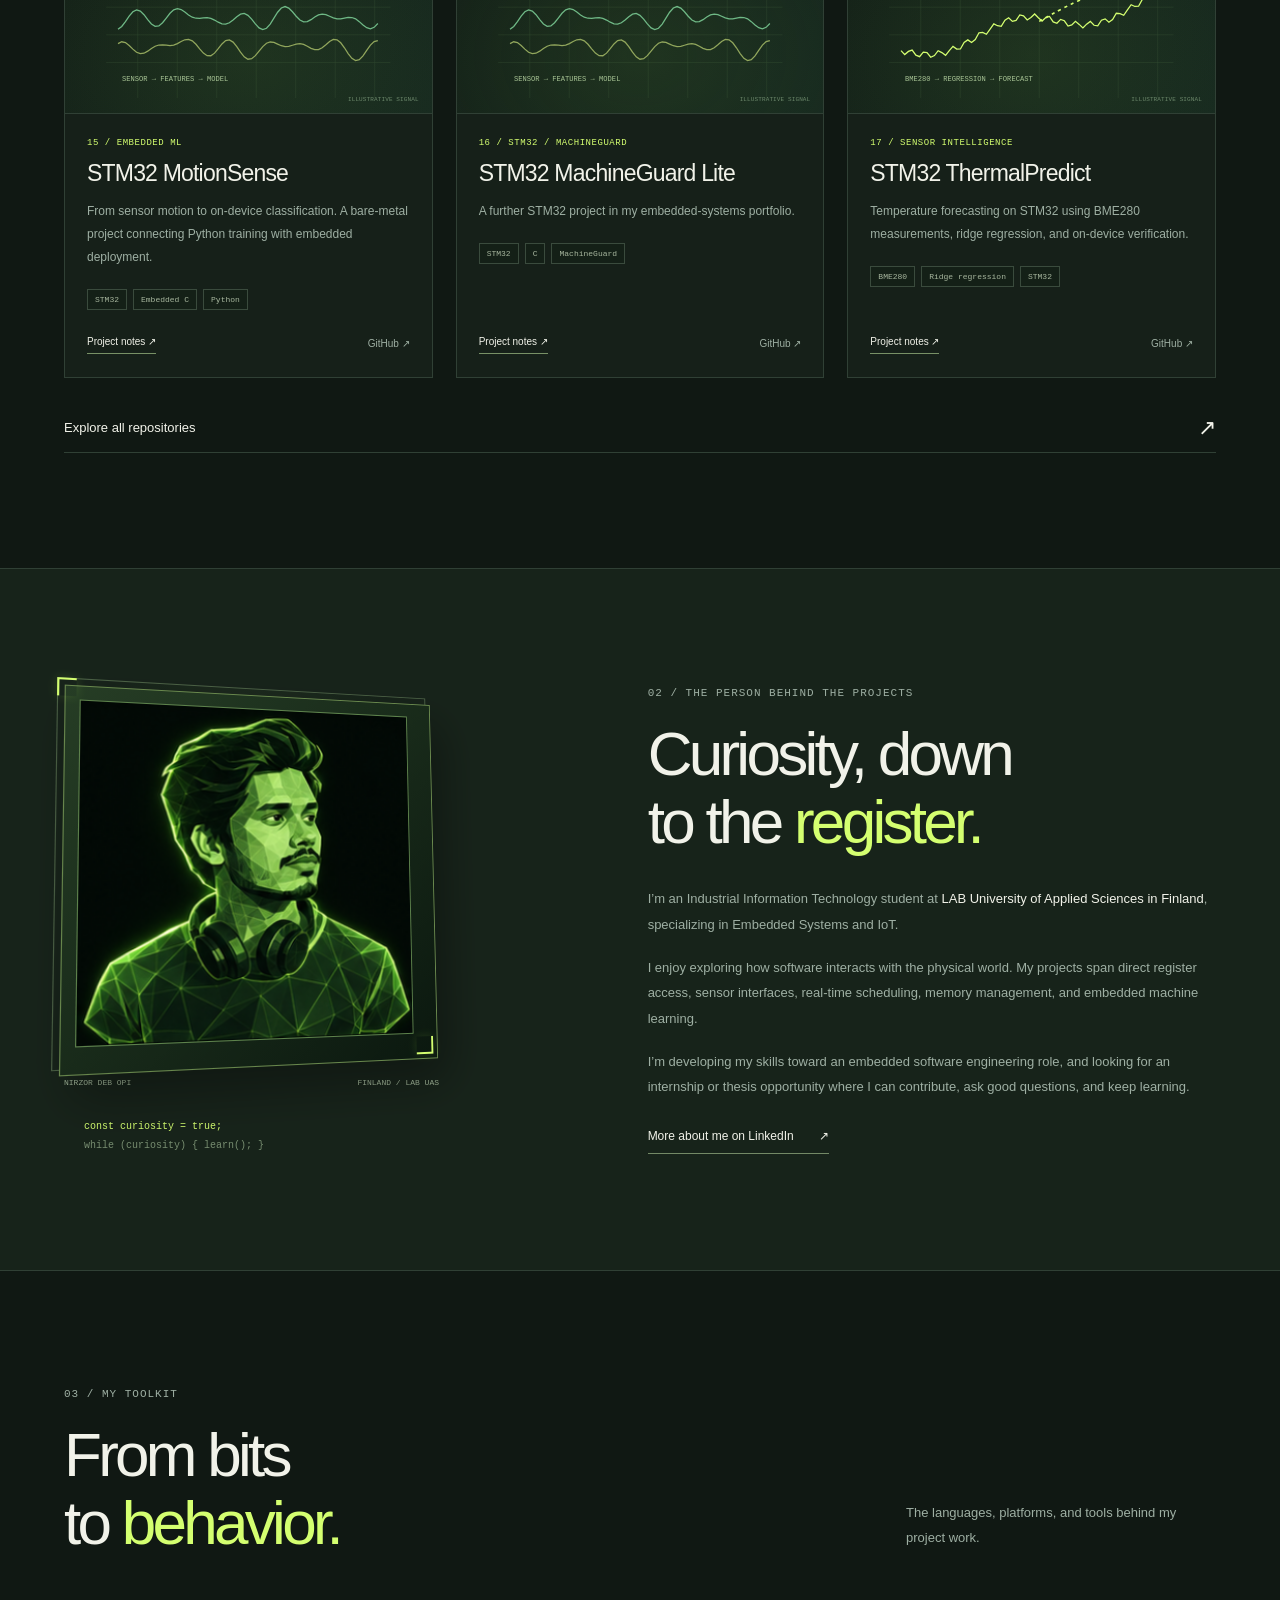
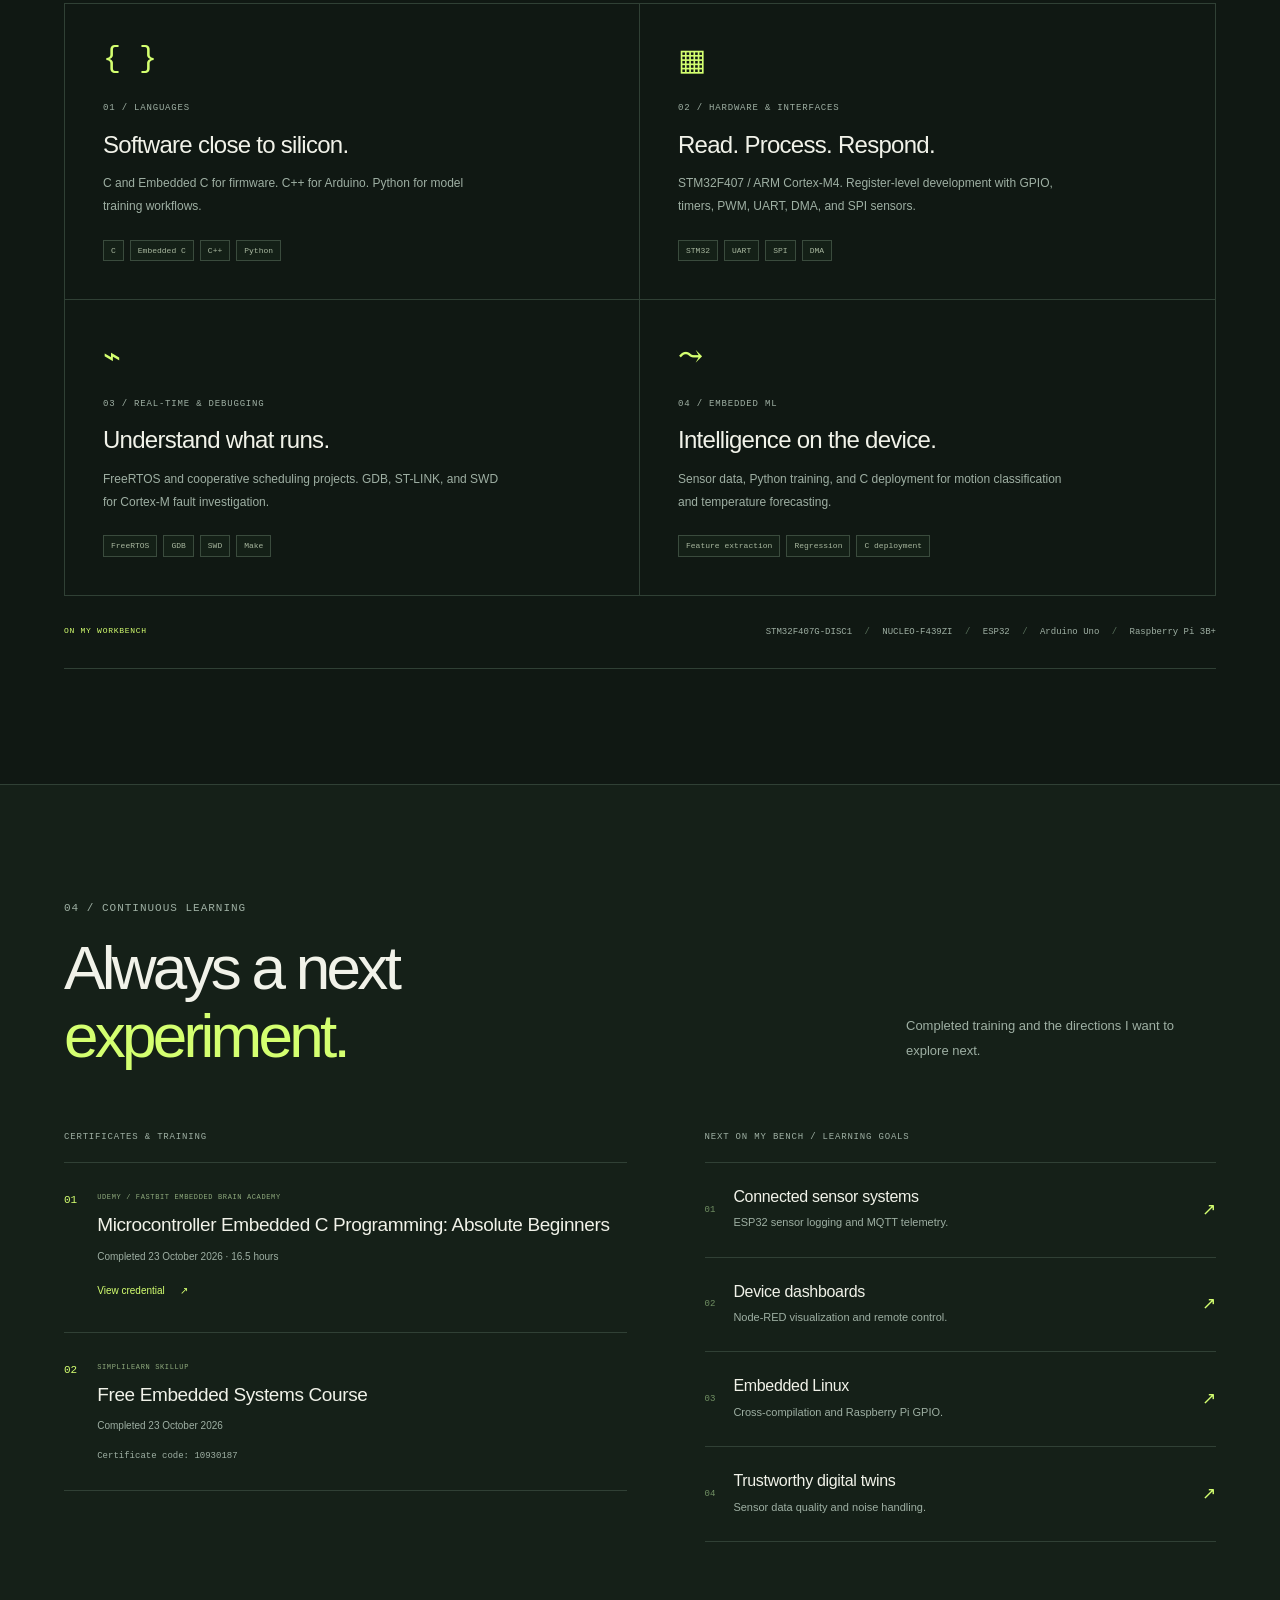
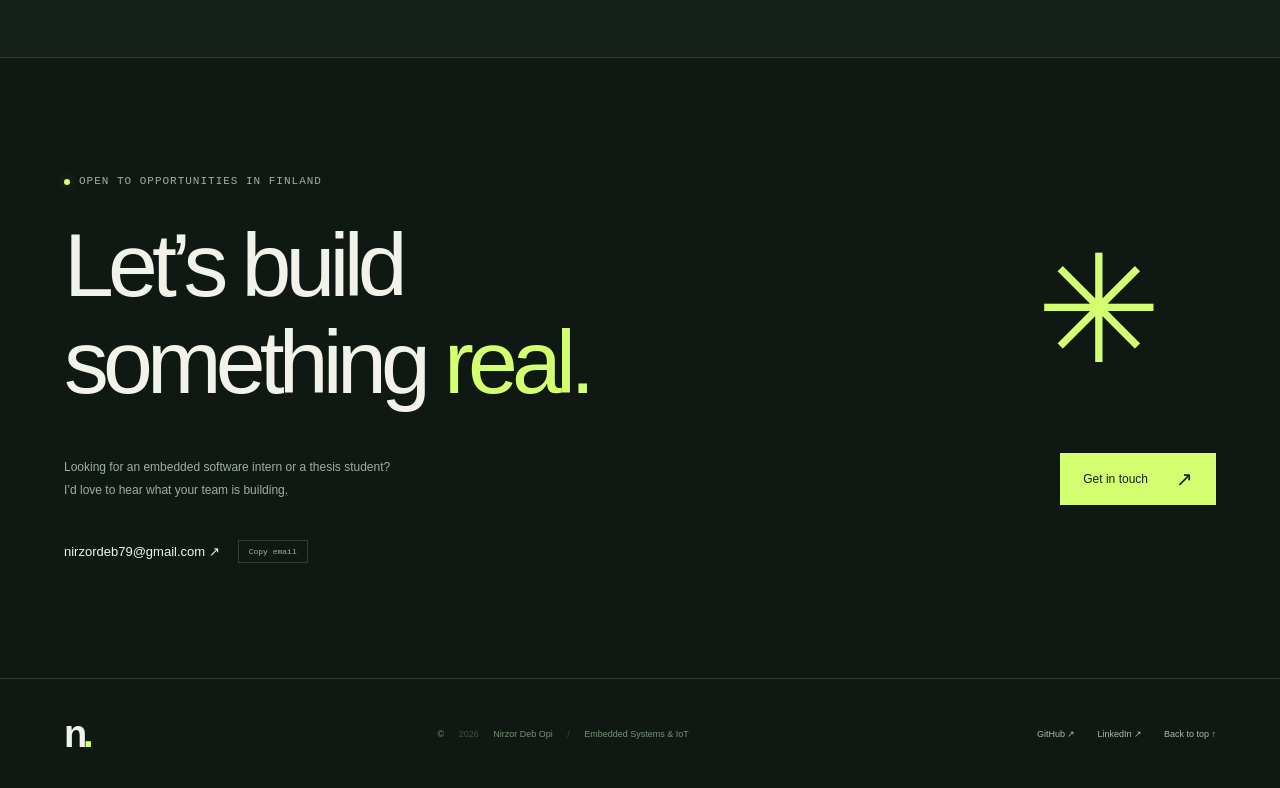
==== commit afd92f43: "Add files via upload" ====
--- a/index.html
+++ b/index.html
@@ -8,7 +8,7 @@
   <meta property="og:type" content="website">
   <title>Nirzor Deb — Embedded Systems & IoT</title>
   <link rel="icon" href="./favicon.svg" type="image/svg+xml">
-  <link rel="stylesheet" href="./styles.css"><script src="./app.js" defer></script>
+  <link rel="stylesheet" href="./styles.css"><script src="./app.js" defer></script><script src="./hardware.js" defer></script>
 </head>
 <body>
 <a class="skip-link" href="#main">Skip to content</a>
@@ -30,7 +30,7 @@
     <div class="hero-topics"><span>STM32 / ARM</span><span>EMBEDDED C</span><span>FREERTOS</span><span>EMBEDDED ML</span></div>
   </div>
   <div class="hardware-panel">
-    <div class="panel-topline"><span><span class="status-dot"></span> INTERACTIVE HARDWARE STUDY</span><span>01 / STM32</span></div>
+    <div class="panel-topline"><span><span class="status-dot"></span> INTERACTIVE HARDWARE STUDY</span><span id="hardware-position">01 / 05</span></div>
     <div class="hardware-stage" id="hardware-stage" aria-label="Interactive 3D illustration of an STM32 Discovery board; drag to rotate">
       <div class="orbit orbit-one"></div><div class="orbit orbit-two"></div><div class="stage-cross cross-one">+</div><div class="stage-cross cross-two">+</div>
       <div class="board-float"><div class="board" id="board">
@@ -53,9 +53,10 @@
       <div class="board-callout"><span></span><small>STM32F407</small><strong>ARM Cortex-M4</strong></div>
       <span class="stage-label">DRAG TO ROTATE <span aria-hidden="true">⤢</span></span><button class="reset-view" id="reset-view" type="button">Reset view ↺</button>
     </div>
-    <div class="board-controls" aria-label="Hardware illustration modes"><button type="button" class="active" data-mode="motion" aria-pressed="true">01 Motion</button><button type="button" data-mode="sensor" aria-pressed="false">02 Sensor</button><button type="button" data-mode="system" aria-pressed="false">03 System</button></div>
+    <div class="board-controls" aria-label="Hardware illustration modes"><button type="button" class="active" data-mode="motion" aria-pressed="true">01 Motion</button><button type="button" data-mode="sensor" aria-pressed="false">02 Sensors</button><button type="button" data-mode="system" aria-pressed="false">03 Systems</button></div>
+    <div class="hardware-navigation"><button id="hardware-prev" type="button" aria-label="Previous board">←</button><div aria-live="polite" aria-atomic="true"><h2 id="hardware-title">STM32F4-DISCOVERY</h2><p id="hardware-subtitle">STM32F407 · ST-LINK · onboard motion sensor</p></div><button id="hardware-next" type="button" aria-label="Next board">→</button></div>
     <div class="board-readout"><span id="mode-label">ACCELEROMETER / MOTION CLASSIFICATION</span><span class="readout-light"></span></div>
-    <p class="simulation-caption">Interactive board illustration · simulated activity</p>
+    <p class="simulation-caption">Interactive 3D illustrations · simulated activity</p>
   </div>
   <div class="hero-bottom"><span>BUILD. DEBUG. UNDERSTAND.</span><a href="#projects">SCROLL TO EXPLORE <span aria-hidden="true">↓</span></a></div>
 </section>
--- a/styles.css
+++ b/styles.css
@@ -39,3 +39,27 @@
 }
 @keyframes portrait-light{0%,12%{transform:translateX(-100%);opacity:0}30%{opacity:.7}75%{opacity:.6}90%,100%{transform:translateX(100%);opacity:0}}
 @media(prefers-reduced-motion:reduce){.portrait-moving{animation:none!important;transform:perspective(1000px) rotateY(0deg)}.portrait-light-sweep{display:none}}
+
+/* Hardware, sensor and system carousels */
+.hardware-navigation{display:grid;grid-template-columns:44px 1fr 44px;align-items:center;gap:10px;padding:15px 16px;border-top:1px solid var(--line);min-height:90px;background:#142018}
+.hardware-navigation button{border:1px solid #526748;color:var(--green);font-size:21px;height:40px;width:40px;transition:background .2s}
+.hardware-navigation button:hover{background:#d4ff7018}.hardware-navigation button:focus-visible,.blueprint-node:focus-visible,.firmware-stack:focus-visible{outline:2px solid var(--green);outline-offset:3px}
+.hardware-navigation h2{font:12px/1.5 var(--mono);color:var(--green);letter-spacing:.02em;margin:0}.hardware-navigation p{font:9px/1.6 var(--mono);color:var(--muted);margin-top:4px}.hardware-viewport{position:absolute;inset:0;perspective:1000px}.hardware-stage[data-mode=system]{cursor:default}.hardware-stage[data-mode=system]>.orbit{display:none}.hardware-stage[data-mode=system]>.stage-label{pointer-events:none;z-index:3;background:#101813b8;padding:6px}.hardware-stage .board[hidden]{display:none}
+.hw-center{position:absolute;inset:0;display:grid;place-items:center;perspective:1000px}.hw-float{transform-style:preserve-3d;animation:hw-sway 8s ease-in-out infinite}.hw-rotator{transform-style:preserve-3d;transform:rotateX(29deg) rotateY(-13deg) rotateZ(-19deg) scale(.9);transition:transform .15s ease-out}.hw-device{position:relative;width:var(--dw);height:var(--dh);transform-style:preserve-3d;text-align:left;--pcb:#236342}.hw-device>*{transform-style:preserve-3d}.hw-device .board{transform:none!important}.hw-face,.hw-back{position:absolute;inset:0;border-radius:6px;transform-style:preserve-3d}.hw-face{background:var(--pcb);border:2px solid #8bba8e;transform:translateZ(9px);box-shadow:inset 0 0 0 4px #ffffff12}.hw-back{background:#183d2a;box-shadow:0 23px 33px #0009,0 5px 0 #4f7353;transform:translateZ(0)}.hw-circuit{position:absolute;inset:0;width:100%;height:100%;color:#9fce9c;opacity:.36}.hw-nucleo .hw-circuit{color:#477e60}.hw-flow{stroke-dasharray:12 42;animation:flow 6s linear infinite;opacity:1}.hw-part{position:absolute;box-sizing:border-box;transform:translateZ(8px);box-shadow:2px 4px 1px #0005}.hw-silk{position:absolute;color:#e5ead8;font:7px/1.4 var(--mono);transform:translateZ(1px);white-space:nowrap}.hw-nucleo .hw-silk{color:#264d3c}.hw-brand{font:bold 27px Georgia,serif}.hw-chip{background:linear-gradient(125deg,#344039,#111a16);border:2px solid #45574a;transform:translateZ(13px);box-shadow:4px 6px #102219,0 0 0 3px #b6bda37a;display:flex;align-items:center;justify-content:center;text-align:center}.hw-chip b{font:7px/1.7 var(--mono);color:#c2d0b5}.hw-metal{background:linear-gradient(125deg,#e5e5d4,#8b9d8d 45%,#c8cfbf);border:2px solid #e2e7d6;transform:translateZ(24px);box-shadow:5px 9px #536d59,8px 13px #0004;color:#536457;display:flex;align-items:center;justify-content:center;text-align:center;font:7px/1.8 var(--mono)}.hw-header{background:#101912;border:2px solid #4d5c44;padding:2px;display:flex;flex-wrap:wrap;justify-content:space-evenly;align-content:space-evenly;transform:translateZ(19px);box-shadow:3px 6px #16281b}.hw-header i{display:block;width:4px;height:4px;background:linear-gradient(90deg,#f0d590,#9a853c);border:1px solid #6f6b43;flex-shrink:0}.hw-button{background:#a3b49b;border:2px solid #c3cbb6;transform:translateZ(16px);display:grid;place-items:center}.hw-button i{width:12px;height:12px;border-radius:50%;box-shadow:1px 2px #0008}.hw-led{background:#bad2a5}.hw-led i{display:block;width:100%;height:100%;animation:led 3s ease-in-out infinite}.hw-smd{background:#c0c5a1;border-left:2px solid #849c7c;box-shadow:1px 2px #0004;transform:translateZ(3px);pointer-events:none}.hw-hole{border-radius:50%;border:2px solid #c3bd77;background:#132b1c;transform:translateZ(1px);box-shadow:none}.hw-divider{position:absolute;left:0;right:0;top:107px;border-top:2px dashed #64967b}.hw-ribbon{background:#e1d9b3;border:3px solid #323c31;transform:translateZ(12px)}.hw-audio{background:linear-gradient(90deg,#121b16,#3c5143);color:#0b100d;text-align:center;font-size:27px;transform:translateZ(25px)}.hw-pin{background:#a4b29a;transform:translateZ(7px)}.hw-antenna{background:#202e24;transform:translateZ(7px);box-shadow:none}.hw-antenna svg{width:100%;height:100%}.hw-vent{background:#1b271e;border-radius:50%;transform:translateZ(26px);box-shadow:none}.hw-dome{border-radius:50%;transform:translateZ(65px);box-shadow:7px 14px 18px #0006;overflow:hidden}.hw-dome svg{width:100%;height:100%}.hw-trim{background:#d38536;border:2px solid #a69d5e;text-align:center;color:#233024;font-size:21px;transform:translateZ(14px)}.hw-transducer{border-radius:50%;border:10px solid #bbc9bb;background:repeating-radial-gradient(#36463d 0 2px,#17271e 3px 4px);box-shadow:0 8px #839a88,6px 14px 12px #0008;transform:translateZ(41px)}.hw-transducer i{position:absolute;inset:5px;border:1px solid #7f9683;border-radius:50%;background:repeating-linear-gradient(45deg,transparent 0 3px,#7f968338 3px 4px)}.hw-light-die{background:#bf9060;box-shadow:0 0 14px #e6ff9a66;transform:translateZ(29px)}
+.scene-fit{position:absolute;inset:0;display:grid;place-items:center;overflow:hidden;perspective:1000px}.scene-world{position:absolute;left:50%;top:50%;width:600px;height:430px;margin-left:-300px;margin-top:-215px;transform:scale(var(--scene-scale,1));transform-style:preserve-3d;transform-origin:center}.system-platform{position:absolute;inset:55px 20px 35px;background:linear-gradient(145deg,#7cba6c10,#13231c99);border:1px solid #819e6070;border-radius:15px;transform:perspective(900px) rotateX(37deg) rotateZ(-8deg);box-shadow:0 12px 0 #111d17,0 14px 0 #4f6d4577,0 35px 60px #0008;animation:platform-float 9s ease-in-out infinite}.system-node{position:absolute;width:0;height:0;transform-style:preserve-3d}.mini-model{position:absolute;left:0;top:0;width:0;height:0;transform-style:preserve-3d}.mini-model>.hw-device{position:absolute;left:0;top:0;transform:translate(-50%,-50%) perspective(900px) rotateX(33deg) rotateY(-12deg) rotateZ(-24deg) scale(var(--mini-scale));transform-origin:center}.node-name{position:absolute;left:-85px;top:49px;width:170px;text-align:center;color:#c5d7b7;font:9px/1.5 var(--mono);text-shadow:1px 2px #101813}.sensor-moon .node-name{top:23px;font-size:7px;color:#9bc784}.system-links{position:absolute;inset:0;width:100%;height:100%;overflow:visible}.system-links path{fill:none;stroke:#b2ee693b;stroke-width:1}.system-links circle{fill:#d4ff70;filter:drop-shadow(0 0 4px #c4ff7c)}.system-dashboard{position:absolute;left:228px;top:18px;width:155px;padding:12px;background:#233e2cbf;border:1px solid #acd67777;box-shadow:0 15px 30px #0005;transform:perspective(600px) rotateY(-15deg) rotateX(5deg);animation:hw-dashboard 6s ease-in-out infinite}.system-dashboard>span,.system-dashboard small{font:6px var(--mono);color:#c7e5b0;display:block}.dash-bars{height:37px;display:flex;align-items:end;gap:7px;margin:10px 0}.dash-bars i{width:12px;height:70%;background:#b3eb6a;animation:dash-level 2.3s ease-in-out infinite alternate}.dash-bars i:nth-child(2n){height:45%;animation-delay:-1s}.dash-bars i:nth-child(3n){height:90%;animation-delay:-.4s}.system-dashboard small{color:#839f7a}
+.firmware-stack{position:absolute;left:50%;top:55%;width:260px;height:180px;margin:-90px 0 0 -130px;transform-style:preserve-3d;transform:perspective(1000px) rotateX(40deg) rotateZ(-24deg) scale(.85);cursor:pointer;overflow:visible}.firmware-base{position:absolute;width:260px;height:390px;left:0;top:-90px;transform:scale(.75);transform-style:preserve-3d}.firmware-layer{position:absolute;inset:0;display:block;border:1px solid #d4ff7080;background:linear-gradient(135deg,#375b3899,#18362399);box-shadow:0 0 15px #bbff6411;transform:translateZ(calc(22px + var(--layer)*9px));transition:transform 1s cubic-bezier(.2,.7,.2,1),background .4s;transform-style:preserve-3d;border-radius:4px}.firmware-layer>span:first-child{position:absolute;left:10px;top:10px;font:12px var(--mono);color:#daf8b4}.firmware-layer:hover{background:#51833dba;box-shadow:0 0 20px #ccff8b44}.expanded .firmware-layer{transform:translateZ(calc(25px + var(--layer)*50px)) translateY(calc(-7px * var(--layer)))}.firmware-stack:not(.expanded) .firmware-layer:not(:last-child)>span{opacity:0}.firmware-stack:not(.expanded) .firmware-layer:last-child>span:first-child:after{content:' / CLICK TO OPEN'}.task-bars{position:absolute;inset:49px 20px 25px;overflow:hidden;display:flex;flex-direction:column;gap:9px}.task-bars i{display:block;width:100px;padding:4px;background:#8bd970;font:9px var(--mono);color:#15361c;animation:task-slide 4s ease-in-out infinite alternate}.task-bars i:nth-child(2){background:#70b9cf;animation-delay:-2s}.task-bars i:nth-child(3){background:#e8bf6c;animation-delay:-1s}.scene-instruction{position:absolute;bottom:35px;left:0;right:0;text-align:center;color:#accc91;font:9px var(--mono);pointer-events:none}
+.orbit-grid{position:absolute;left:80px;top:74px;width:440px;height:280px;border:1px solid #a8dd6555;border-radius:50%;box-shadow:0 0 35px #93c74d0e,inset 0 0 40px #b3ea5b08}.orbit-grid:after{content:'';position:absolute;inset:40px;border:1px dashed #9ac05a44;border-radius:50%}.system-orbit{position:absolute;left:300px;top:213px;width:0;height:0;transform:rotate(var(--angle)) scaleY(.67);animation:orbit-turn 48s linear infinite;animation-delay:var(--delay);transform-style:preserve-3d}.orbit-carrier{position:absolute;left:215px;top:0;animation:orbit-counter 48s linear infinite;animation-delay:var(--delay);transform:scaleY(1.493);transform-style:preserve-3d}.orbit-scene>.system-node .node-name{top:54px}.orbit-scene>.system-node{z-index:2}.orbit-scene .system-links{opacity:.5}
+.journey-scroll{position:absolute;inset:0;overflow-y:auto;overscroll-behavior-y:contain;scrollbar-color:#759b4c #142019;scrollbar-width:thin;touch-action:pan-y}.journey-scroll:focus-visible{outline:2px solid var(--green);outline-offset:-3px}.journey-sticky{position:sticky;top:0;height:433px;overflow:hidden}.journey-distance{height:1000px}.journey-scene{transform:scale(var(--scene-scale,1)) translateX(var(--camera-x,50px));transition:transform .15s ease-out}.journey-path{position:absolute;inset:0;width:100%;height:100%;overflow:visible}.journey-path path{fill:none;stroke:#9bca6377;stroke-width:2;stroke-dasharray:5 5}.journey-dot{fill:#daff8b;filter:drop-shadow(0 0 5px #c6ff69);offset-path:path('M85 255Q180 170 250 250T450 250L540 200');offset-distance:calc(var(--journey-progress,0)*100%)}.journey-dash{position:absolute;left:486px;top:116px;border:1px solid #c5f57588;background:#2c4933aa;transform:perspective(600px) rotateY(-20deg);padding:15px;width:108px}.journey-dash b{font:8px var(--mono);color:#c0df9f}.journey-dash span{font-size:20px;color:var(--green);display:block;margin-top:14px}.journey-focus{position:absolute;left:100px;right:100px;top:42px;text-align:center;color:var(--green);font:16px var(--mono)}
+.blueprint-grid{position:absolute;inset:15px;background:linear-gradient(#98cf6820 1px,transparent 1px),linear-gradient(90deg,#98cf6820 1px,transparent 1px);background-size:25px 25px;transform:perspective(800px) rotateX(25deg);border:1px solid #91b96844}.blueprint-node{position:absolute;width:0;height:0;cursor:pointer;transform-style:preserve-3d;outline-offset:60px}.blueprint-model{position:absolute;left:0;top:0;transform-style:preserve-3d}.blueprint-model>.hw-device{position:absolute;left:0;top:0;transform:translate(-50%,-50%) perspective(800px) rotateX(30deg) rotateZ(-23deg) scale(.32);filter:drop-shadow(0 0 5px #c3ff7c44);transition:filter .5s}.blueprint-node:not(:hover):not(:focus-visible) .hw-face{background:transparent;box-shadow:inset 0 0 0 1px #b5ed7177}.blueprint-node:not(:hover):not(:focus-visible) .hw-back{background:transparent;box-shadow:none;border:1px solid #a6d37c77}.blueprint-node:not(:hover):not(:focus-visible) .hw-part{background:transparent;border:1px solid #a5d77888;box-shadow:none}.blueprint-node:not(:hover):not(:focus-visible) .hw-chip b,.blueprint-node:not(:hover):not(:focus-visible) .hw-metal{color:#9fd97677}.blueprint-node:not(:hover):not(:focus-visible) .pcb-top,.blueprint-node:not(:hover):not(:focus-visible) .pcb-bottom{background:transparent;box-shadow:none;border-color:#9acf7599}.blueprint-node:not(:hover):not(:focus-visible) .chip,.blueprint-node:not(:hover):not(:focus-visible) .connector,.blueprint-node:not(:hover):not(:focus-visible) .pin-strip{background:transparent;border:1px solid #8fc36c;box-shadow:none}.blueprint-node:hover .hw-device,.blueprint-node:focus-visible .hw-device{filter:drop-shadow(0 0 12px #c3ff7c66)}.blueprint-name{position:absolute;left:-85px;top:62px;width:170px;text-align:center;font:8px var(--mono);color:#c4e6aa}.blueprint-detail{position:absolute;left:40px;top:-55px;border-top:1px solid #a9da6a;padding:5px 0 0 15px;color:#b6d88d;font:6px var(--mono);white-space:nowrap;pointer-events:none}.blueprint-detail:before{content:'';position:absolute;width:40px;height:1px;background:#a9da6a;left:-35px;top:13px;transform:rotate(-37deg)}.hologram-scan{position:absolute;left:15px;right:15px;height:35px;top:20px;background:linear-gradient(transparent,#c3ff701c);border-bottom:1px solid #d4ff7055;animation:scan-board 7s ease-in-out infinite;pointer-events:none}
+@keyframes hw-sway{0%,100%{transform:translateY(7px) rotateZ(-1deg)}50%{transform:translateY(-9px) rotateZ(2deg)}}@keyframes hw-dashboard{0%,100%{translate:0 3px}50%{translate:0 -6px}}@keyframes platform-float{50%{translate:0 -7px}}@keyframes dash-level{to{transform:scaleY(.4)}}@keyframes task-slide{to{transform:translateX(90px)}}@keyframes orbit-turn{from{transform:rotate(0deg) scaleY(.67)}to{transform:rotate(360deg) scaleY(.67)}}@keyframes orbit-counter{from{transform:scaleY(1.493) rotate(0deg)}to{transform:scaleY(1.493) rotate(-360deg)}}@keyframes scan-board{50%{top:350px}}@media(prefers-reduced-motion:reduce){.hardware-viewport *{animation:none!important;transition:none!important}.system-links circle{display:none}}@media(max-width:700px){.hardware-navigation{padding:12px;gap:5px}.hardware-navigation h2{font-size:11px}.hardware-navigation p{font-size:8px}.hw-rotator{transform:rotateX(29deg) rotateY(-13deg) rotateZ(-19deg) scale(.8)}.hardware-navigation{min-height:87px}.board-readout{font-size:7px;gap:12px}.journey-sticky{height:433px}}
+/* Keep the exploded stack and full orbit inside their viewport. */
+.firmware-stack{top:62%;transform:perspective(1000px) rotateX(40deg) rotateZ(-24deg) scale(.75)}
+.system-orbit{left:80px;top:78px;width:440px;height:270px;transform:none;animation:none}
+.orbit-carrier{left:0;top:0;offset-path:ellipse(200px 112px at 220px 135px);offset-rotate:0deg;transform:none;animation:orbit-travel 48s linear infinite;animation-delay:var(--delay)}
+.orbit-pulse{position:absolute;left:80px;top:78px;width:5px;height:5px;border-radius:50%;background:#ddff96;box-shadow:0 0 9px #b8ff70;offset-path:ellipse(200px 112px at 220px 135px);offset-rotate:0deg;animation:orbit-travel 5s linear infinite;animation-delay:var(--delay)}
+@keyframes orbit-travel{from{offset-distance:0%}to{offset-distance:100%}}
+.blueprint-node{width:140px;height:145px;margin-left:-70px;margin-top:-72px;outline-offset:3px}
+.blueprint-model{left:70px;top:72px}.blueprint-name{left:-15px;top:134px}.blueprint-detail{left:110px;top:17px}
+@media(prefers-reduced-motion:reduce){.orbit-pulse{display:none}}
+.expanded .firmware-layer{transform:translateZ(calc(25px + var(--layer)*44px)) translateY(calc(-7px * var(--layer)))}
+.hardware-stage .reset-view{z-index:5}.hardware-stage .stage-label{z-index:4;pointer-events:none}
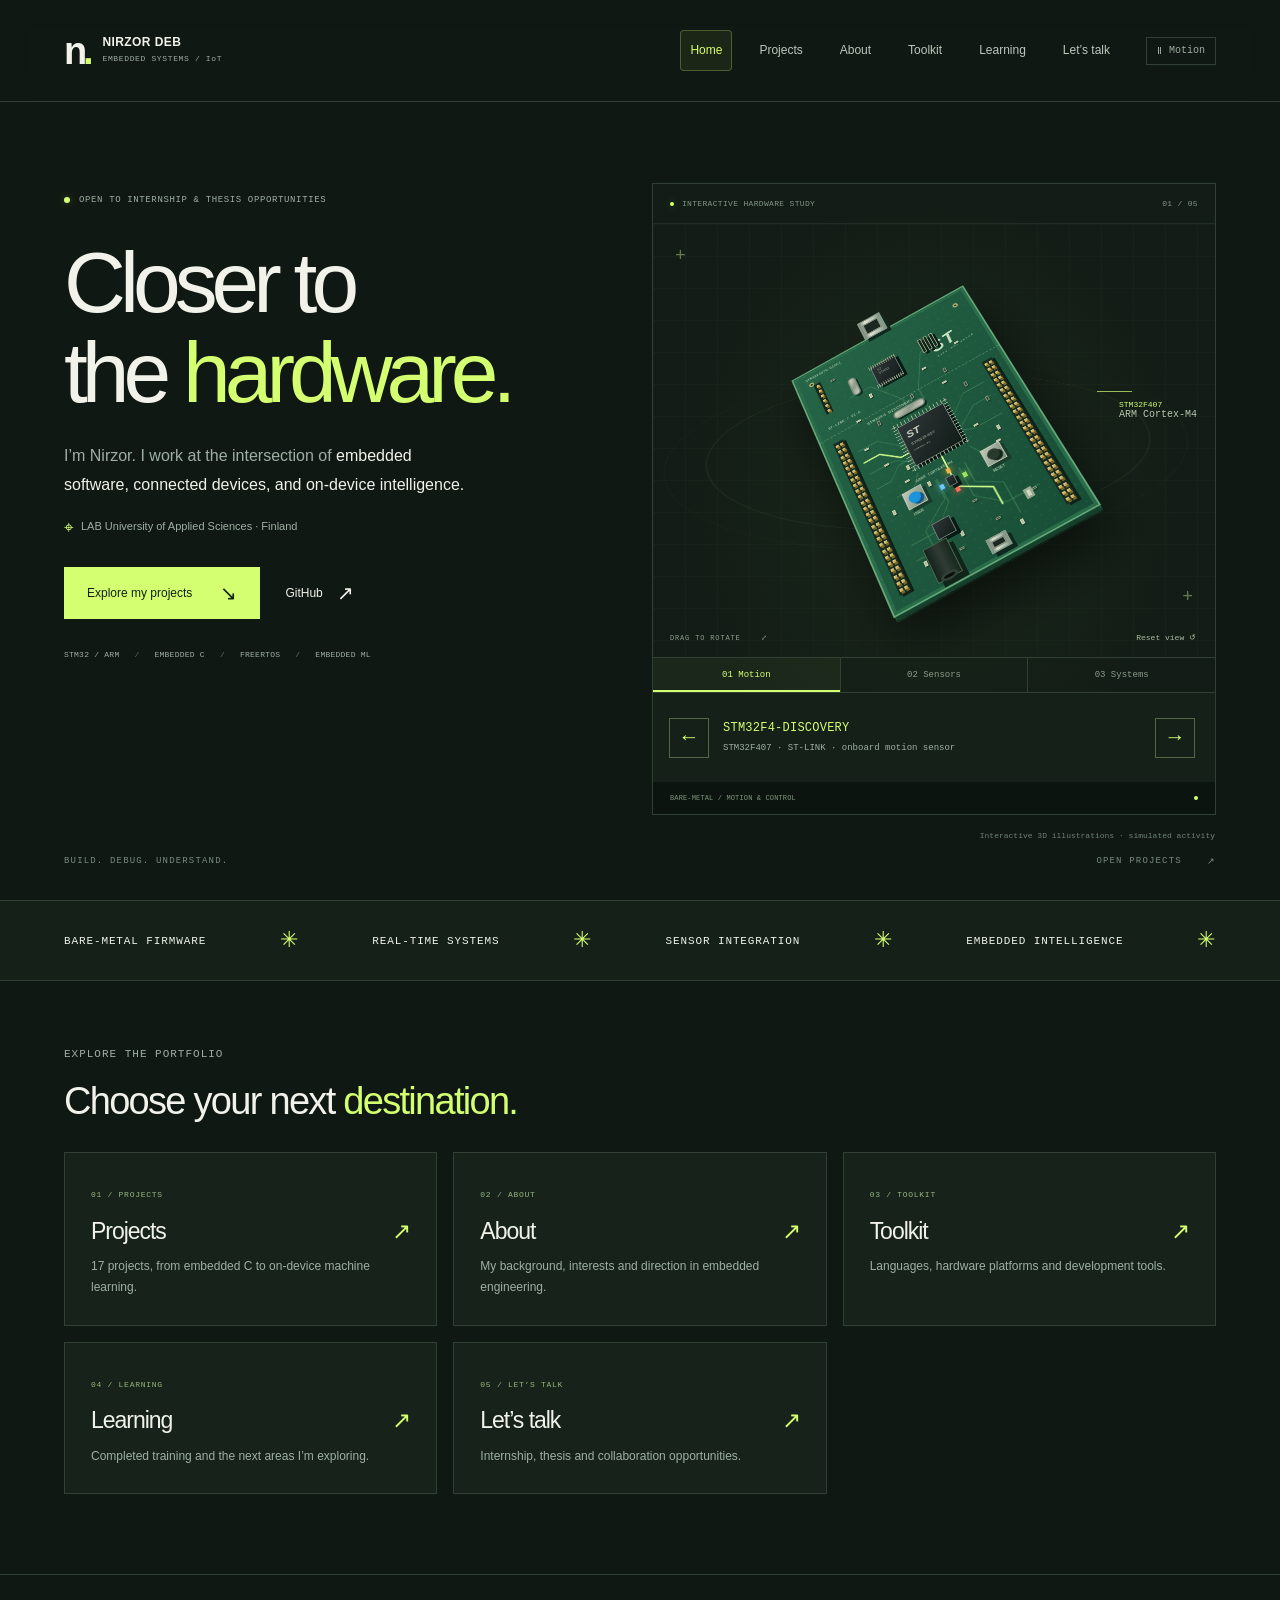
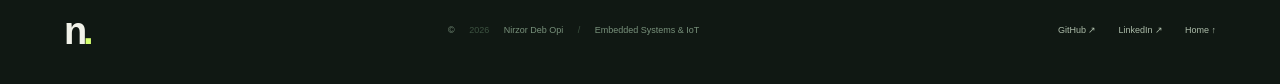
==== commit 71f44b09: "Add files via upload" ====
--- a/index.html
+++ b/index.html
@@ -10,23 +10,18 @@
   <link rel="icon" href="./favicon.svg" type="image/svg+xml">
   <link rel="stylesheet" href="./styles.css"><script src="./app.js" defer></script><script src="./hardware.js" defer></script>
 </head>
-<body>
-<a class="skip-link" href="#main">Skip to content</a>
-<header class="site-header">
-  <a href="#home" class="brand" aria-label="Nirzor Deb, home"><span class="brand-mark">n<span>.</span></span><span>NIRZOR DEB<small>EMBEDDED SYSTEMS / IoT</small></span></a>
-  <nav aria-label="Main navigation"><a href="#projects">Projects</a><a href="#about">About</a><a href="#skills">Toolkit</a><a href="#learning">Learning</a><a href="#contact" class="nav-contact">Let’s talk <span aria-hidden="true">↗</span></a></nav>
+<body data-page="home"><a class="skip-link" href="#main">Skip to content</a><header class="site-header">
+  <a href="./index.html" class="brand" aria-label="Nirzor Deb, home"><span class="brand-mark">n<span>.</span></span><span>NIRZOR DEB<small>EMBEDDED SYSTEMS / IoT</small></span></a>
+  <nav aria-label="Main navigation"><a href="./index.html" aria-current="page">Home</a><a href="./projects.html">Projects</a><a href="./about.html">About</a><a href="./toolkit.html">Toolkit</a><a href="./learning.html">Learning</a><a href="./contact.html">Let’s talk</a></nav>
   <button id="motion-toggle" class="motion-button" type="button" aria-pressed="false" aria-label="Pause animations" title="Pause animations"><span aria-hidden="true">Ⅱ</span><span class="motion-text">Motion</span></button>
   <button class="menu-toggle" id="menu-toggle" aria-expanded="false" aria-controls="mobile-nav" aria-label="Open navigation"><span></span><span></span></button>
-</header>
-<nav class="mobile-nav" id="mobile-nav" aria-label="Mobile navigation" hidden><a href="#projects">Projects</a><a href="#about">About</a><a href="#skills">Toolkit</a><a href="#learning">Learning</a><a href="#contact">Contact</a></nav>
-<main id="main">
-<section class="hero section-wrap" id="home" aria-labelledby="hero-title">
+</header><nav class="mobile-nav" id="mobile-nav" aria-label="Mobile navigation" hidden><a href="./index.html" aria-current="page">Home</a><a href="./projects.html">Projects</a><a href="./about.html">About</a><a href="./toolkit.html">Toolkit</a><a href="./learning.html">Learning</a><a href="./contact.html">Let’s talk</a></nav><main id="main"><section class="hero section-wrap" id="home" aria-labelledby="hero-title">
   <div class="hero-copy">
     <p class="eyebrow"><span class="status-dot"></span> OPEN TO INTERNSHIP & THESIS OPPORTUNITIES</p>
     <h1 id="hero-title">Closer to<br>the <em>hardware.</em></h1>
     <p class="hero-description">I’m Nirzor. I work at the intersection of <strong>embedded software, connected devices, and on-device intelligence.</strong></p>
     <p class="hero-location"><span aria-hidden="true">⌖</span> LAB University of Applied Sciences · Finland</p>
-    <div class="hero-actions"><a class="button primary" href="#projects">Explore my projects <span aria-hidden="true">↘</span></a><a class="button text-button" href="https://github.com/nirzor-deb-25" target="_blank" rel="noopener noreferrer">GitHub <span aria-hidden="true">↗</span></a></div>
+    <div class="hero-actions"><a class="button primary" href="./projects.html">Explore my projects <span aria-hidden="true">↘</span></a><a class="button text-button" href="https://github.com/nirzor-deb-25" target="_blank" rel="noopener noreferrer">GitHub <span aria-hidden="true">↗</span></a></div>
     <div class="hero-topics"><span>STM32 / ARM</span><span>EMBEDDED C</span><span>FREERTOS</span><span>EMBEDDED ML</span></div>
   </div>
   <div class="hardware-panel">
@@ -58,37 +53,7 @@
     <div class="board-readout"><span id="mode-label">ACCELEROMETER / MOTION CLASSIFICATION</span><span class="readout-light"></span></div>
     <p class="simulation-caption">Interactive 3D illustrations · simulated activity</p>
   </div>
-  <div class="hero-bottom"><span>BUILD. DEBUG. UNDERSTAND.</span><a href="#projects">SCROLL TO EXPLORE <span aria-hidden="true">↓</span></a></div>
-</section>
-<div class="skills-marquee" aria-label="Core areas"><div><span>BARE-METAL FIRMWARE</span><i>✳</i><span>REAL-TIME SYSTEMS</span><i>✳</i><span>SENSOR INTEGRATION</span><i>✳</i><span>EMBEDDED INTELLIGENCE</span><i>✳</i></div></div>
-<section class="projects section-wrap section-space" id="projects" aria-labelledby="projects-title">
-  <div class="section-heading reveal"><div><p class="eyebrow">01 / SELECTED WORK</p><h2 id="projects-title">Ideas, wired<br>into <em>systems.</em></h2></div><p>Explore my project work by learning area, from foundations and MCU peripherals to real-time systems and embedded machine learning.</p></div>
-  <div class="projects-toolbar"><div class="filters" role="group" aria-label="Filter projects"><button class="selected" data-filter="all" aria-pressed="true">All work <span>17</span></button><button data-filter="foundation" aria-pressed="false">Foundation</button><button data-filter="peripherals" aria-pressed="false">MCU Peripherals</button><button data-filter="drivers" aria-pressed="false">Drivers &amp; Debugging</button><button data-filter="rtos" aria-pressed="false">RTOS</button><button data-filter="protocols" aria-pressed="false">Protocols &amp; IoT</button><button data-filter="ml" aria-pressed="false">Embedded Machine Learning</button></div><span class="project-count" id="project-count" aria-live="polite">17 projects</span></div>
-  <div class="project-groups" id="project-grid"></div>
-  <noscript><p>JavaScript is disabled. Explore the projects directly on <a href="https://github.com/nirzor-deb-25?tab=repositories">my GitHub repositories page</a>.</p></noscript>
-  <a class="all-repos" href="https://github.com/nirzor-deb-25?tab=repositories" target="_blank" rel="noopener noreferrer">Explore all repositories <span aria-hidden="true">↗</span></a>
-</section>
-<section class="about-section section-space" id="about" aria-labelledby="about-title"><div class="section-wrap about-layout">
-  <div class="about-portrait reveal"><div class="portrait-frame portrait-moving" id="portrait-3d"><div class="portrait-depth" aria-hidden="true"></div><div class="portrait-surface"><img src="./nirzor-portrait-3d.png" alt="Green faceted portrait of Nirzor Deb Opi wearing headphones" width="320" height="320" loading="lazy"><span class="portrait-light-sweep" aria-hidden="true"></span></div><div class="portrait-corner tl"></div><div class="portrait-corner br"></div></div><div class="portrait-caption"><span>NIRZOR DEB OPI</span><span>FINLAND / LAB UAS</span></div><div class="portrait-code"><span>const curiosity = true;</span><br>while (curiosity) { learn(); }</div></div>
-  <div class="about-copy reveal"><p class="eyebrow">02 / THE PERSON BEHIND THE PROJECTS</p><h2 id="about-title">Curiosity, down<br>to the <em>register.</em></h2><p>I’m an Industrial Information Technology student at <strong>LAB University of Applied Sciences in Finland</strong>, specializing in Embedded Systems and IoT.</p><p>I enjoy exploring how software interacts with the physical world. My projects span direct register access, sensor interfaces, real-time scheduling, memory management, and embedded machine learning.</p><p>I’m developing my skills toward an embedded software engineering role, and looking for an internship or thesis opportunity where I can contribute, ask good questions, and keep learning.</p><a class="inline-link" href="https://www.linkedin.com/in/nirzor-deb-opi-635846336/" target="_blank" rel="noopener noreferrer">More about me on LinkedIn <span aria-hidden="true">↗</span></a></div>
-</div></section>
-<section class="section-wrap section-space toolkit-section" id="skills" aria-labelledby="skills-title"><div class="section-heading reveal"><div><p class="eyebrow">03 / MY TOOLKIT</p><h2 id="skills-title">From bits<br>to <em>behavior.</em></h2></div><p>The languages, platforms, and tools behind my project work.</p></div>
-  <div class="toolkit-grid">
-    <article class="toolkit-item reveal"><span class="tool-icon" aria-hidden="true">{ }</span><span class="mono">01 / LANGUAGES</span><h3>Software close to silicon.</h3><p>C and Embedded C for firmware. C++ for Arduino. Python for model training workflows.</p><div class="tags"><span>C</span><span>Embedded C</span><span>C++</span><span>Python</span></div></article>
-    <article class="toolkit-item reveal"><span class="tool-icon" aria-hidden="true">▦</span><span class="mono">02 / HARDWARE & INTERFACES</span><h3>Read. Process. Respond.</h3><p>STM32F407 / ARM Cortex-M4. Register-level development with GPIO, timers, PWM, UART, DMA, and SPI sensors.</p><div class="tags"><span>STM32</span><span>UART</span><span>SPI</span><span>DMA</span></div></article>
-    <article class="toolkit-item reveal"><span class="tool-icon" aria-hidden="true">⌁</span><span class="mono">03 / REAL-TIME & DEBUGGING</span><h3>Understand what runs.</h3><p>FreeRTOS and cooperative scheduling projects. GDB, ST-LINK, and SWD for Cortex-M fault investigation.</p><div class="tags"><span>FreeRTOS</span><span>GDB</span><span>SWD</span><span>Make</span></div></article>
-    <article class="toolkit-item reveal"><span class="tool-icon" aria-hidden="true">⤳</span><span class="mono">04 / EMBEDDED ML</span><h3>Intelligence on the device.</h3><p>Sensor data, Python training, and C deployment for motion classification and temperature forecasting.</p><div class="tags"><span>Feature extraction</span><span>Regression</span><span>C deployment</span></div></article>
-  </div>
-  <div class="hardware-inventory"><span class="mono">ON MY WORKBENCH</span><p>STM32F407G-DISC1 <span>/</span> NUCLEO-F439ZI <span>/</span> ESP32 <span>/</span> Arduino Uno <span>/</span> Raspberry Pi 3B+</p></div>
-</section>
-<section class="learning-section section-space" id="learning" aria-labelledby="learning-title"><div class="section-wrap">
-  <div class="section-heading reveal"><div><p class="eyebrow">04 / CONTINUOUS LEARNING</p><h2 id="learning-title">Always a next<br><em>experiment.</em></h2></div><p>Completed training and the directions I want to explore next.</p></div>
-  <div class="learning-layout"><div class="certificates"><span class="mono subheading">CERTIFICATES & TRAINING</span><article class="certificate reveal"><span class="cert-number">01</span><div><p class="mono">UDEMY / FASTBIT EMBEDDED BRAIN ACADEMY</p><h3>Microcontroller Embedded C Programming: Absolute Beginners</h3><p>Completed 23 October 2026 · 16.5 hours</p><a href="https://www.udemy.com/certificate/UC-1978d36f-352e-4168-b795-cf2526598547/" target="_blank" rel="noopener noreferrer">View credential <span aria-hidden="true">↗</span></a></div></article><article class="certificate reveal"><span class="cert-number">02</span><div><p class="mono">SIMPLILEARN SKILLUP</p><h3>Free Embedded Systems Course</h3><p>Completed 23 October 2026</p><small>Certificate code: 10930187</small></div></article></div>
-  <div class="next-steps"><span class="mono subheading">NEXT ON MY BENCH / LEARNING GOALS</span><ol><li><span>01</span><div><h3>Connected sensor systems</h3><p>ESP32 sensor logging and MQTT telemetry.</p></div><span class="next-arrow" aria-hidden="true">↗</span></li><li><span>02</span><div><h3>Device dashboards</h3><p>Node-RED visualization and remote control.</p></div><span class="next-arrow" aria-hidden="true">↗</span></li><li><span>03</span><div><h3>Embedded Linux</h3><p>Cross-compilation and Raspberry Pi GPIO.</p></div><span class="next-arrow" aria-hidden="true">↗</span></li><li><span>04</span><div><h3>Trustworthy digital twins</h3><p>Sensor data quality and noise handling.</p></div><span class="next-arrow" aria-hidden="true">↗</span></li></ol></div></div>
-</div></section>
-<section class="contact section-wrap section-space" id="contact" aria-labelledby="contact-title"><p class="eyebrow"><span class="status-dot"></span> OPEN TO OPPORTUNITIES IN FINLAND</p><h2 id="contact-title">Let’s build<br>something <em>real.</em><span class="contact-asterisk" aria-hidden="true">✳</span></h2><div class="contact-bottom"><p>Looking for an embedded software intern or a thesis student?<br>I’d love to hear what your team is building.</p><a class="button primary" href="mailto:nirzordeb79@gmail.com">Get in touch <span aria-hidden="true">↗</span></a></div><div class="contact-links"><a href="mailto:nirzordeb79@gmail.com">nirzordeb79@gmail.com ↗</a><button type="button" id="copy-email" aria-label="Copy email address">Copy email</button><span id="copy-status" aria-live="polite"></span></div></section>
-</main>
-<footer class="section-wrap site-footer"><a class="brand-mark" href="#home" aria-label="Back to top">n<span>.</span></a><p>© <span id="year">2026</span> Nirzor Deb Opi <span>/</span> Embedded Systems & IoT</p><div><a href="https://github.com/nirzor-deb-25" target="_blank" rel="noopener noreferrer">GitHub ↗</a><a href="https://www.linkedin.com/in/nirzor-deb-opi-635846336/" target="_blank" rel="noopener noreferrer">LinkedIn ↗</a><a href="#home">Back to top ↑</a></div></footer>
-<dialog id="project-dialog" aria-labelledby="dialog-title"><div class="dialog-top"><span class="mono">PROJECT NOTES</span><button id="close-dialog" aria-label="Close project details" autofocus>✕</button></div><div id="dialog-content"></div></dialog>
+  <div class="hero-bottom"><span>BUILD. DEBUG. UNDERSTAND.</span><a href="./projects.html">OPEN PROJECTS <span aria-hidden="true">↗</span></a></div>
+</section><div class="skills-marquee" aria-label="Core areas"><div><span>BARE-METAL FIRMWARE</span><i>✳</i><span>REAL-TIME SYSTEMS</span><i>✳</i><span>SENSOR INTEGRATION</span><i>✳</i><span>EMBEDDED INTELLIGENCE</span><i>✳</i></div></div><section class="page-launcher section-wrap" aria-labelledby="launcher-title"><p class="eyebrow">EXPLORE THE PORTFOLIO</p><h2 id="launcher-title">Choose your next <em>destination.</em></h2><div class="launcher-grid"><a class="launcher-card" href="./projects.html"><span class="mono">01 / PROJECTS</span><h3>Projects <span aria-hidden="true">↗</span></h3><p>17 projects, from embedded C to on-device machine learning.</p></a><a class="launcher-card" href="./about.html"><span class="mono">02 / ABOUT</span><h3>About <span aria-hidden="true">↗</span></h3><p>My background, interests and direction in embedded engineering.</p></a><a class="launcher-card" href="./toolkit.html"><span class="mono">03 / TOOLKIT</span><h3>Toolkit <span aria-hidden="true">↗</span></h3><p>Languages, hardware platforms and development tools.</p></a><a class="launcher-card" href="./learning.html"><span class="mono">04 / LEARNING</span><h3>Learning <span aria-hidden="true">↗</span></h3><p>Completed training and the next areas I’m exploring.</p></a><a class="launcher-card" href="./contact.html"><span class="mono">05 / LET’S TALK</span><h3>Let’s talk <span aria-hidden="true">↗</span></h3><p>Internship, thesis and collaboration opportunities.</p></a></div></section></main><footer class="section-wrap site-footer"><a class="brand-mark" href="./index.html" aria-label="Home">n<span>.</span></a><p>© <span id="year">2026</span> Nirzor Deb Opi <span>/</span> Embedded Systems & IoT</p><div><a href="https://github.com/nirzor-deb-25" target="_blank" rel="noopener noreferrer">GitHub ↗</a><a href="https://www.linkedin.com/in/nirzor-deb-opi-635846336/" target="_blank" rel="noopener noreferrer">LinkedIn ↗</a><a href="./index.html">Home ↑</a></div></footer>
 </body>
 </html>
--- a/styles.css
+++ b/styles.css
@@ -63,3 +63,65 @@
 @media(prefers-reduced-motion:reduce){.orbit-pulse{display:none}}
 .expanded .firmware-layer{transform:translateZ(calc(25px + var(--layer)*44px)) translateY(calc(-7px * var(--layer)))}
 .hardware-stage .reset-view{z-index:5}.hardware-stage .stage-label{z-index:4;pointer-events:none}
+/* Refined board models: extruded components, port recesses and PCB finishes. */
+.hq-board .hw-face{background:radial-gradient(ellipse at 25% 12%,#ffffff12,transparent 65%),var(--pcb);border:1px solid #a7c5a7;box-shadow:inset 0 0 0 3px #b4d8af20}
+.hq-board .hw-back{border-radius:7px;background:#163424;box-shadow:0 23px 33px #0009;transform:translateZ(-1px)}
+.hq-edge-right{position:absolute;left:100%;top:0;height:var(--dh);width:10px;background:repeating-linear-gradient(90deg,#3f6543 0 2px,#b7b98e 3px,#375d3c 4px);transform:translateZ(9px) rotateY(90deg);transform-origin:left}
+.hq-edge-front{position:absolute;left:0;top:100%;width:var(--dw);height:10px;background:repeating-linear-gradient(#49674a 0 2px,#adaf7c 3px,#2d5038 4px);transform:translateZ(9px) rotateX(-90deg);transform-origin:top}
+.hq-part{position:absolute;width:var(--bw);height:var(--bh);transform:translateZ(calc(var(--depth) + 1px));transform-style:preserve-3d;--material:#2c3630;--side:#142019}
+.hq-top{position:absolute;inset:0;display:block;background:var(--material);border:1px solid #ffffff25;transform-style:preserve-3d;box-sizing:border-box}
+.hq-right{position:absolute;left:100%;top:0;width:var(--depth);height:100%;transform-origin:left;transform:rotateY(90deg);background:linear-gradient(90deg,var(--side),#060b0888);border:1px solid #ffffff16;box-sizing:border-box}
+.hq-front{position:absolute;top:100%;left:0;width:100%;height:var(--depth);transform-origin:top;transform:rotateX(-90deg);background:linear-gradient(var(--side),#090f0c);border:1px solid #ffffff16;box-sizing:border-box}
+.hq-routing{position:absolute;inset:0;width:100%;height:100%;color:#abdda4;opacity:.24;pointer-events:none}.hw-nucleo .hq-routing{color:#3d7857;opacity:.42}.hq-ink{position:absolute;font:5px/1.5 var(--mono);color:#deead7;white-space:nowrap;transform:translateZ(1px);letter-spacing:.03em;pointer-events:none}.hw-nucleo .hq-ink{color:#31513d}.hq-name{font-size:8px;font-weight:700}.hq-logo{font:italic bold 22px Georgia,serif}.hq-pi-title{font-size:12px}.hq-uno-logo{font:bold 52px/1 Georgia,serif}
+.hq-socket{--material:#141b16;--side:#101610}.hq-socket .hq-top{border:1px solid #4b5948;box-shadow:inset 0 0 0 2px #232b22}.hq-pinwell{position:absolute;width:5px;height:5px;background:#040805;border:1px solid #b09a54;box-shadow:inset 1px 1px #1c2114;transform:translateZ(1px)}
+.hq-ic,.hq-dip{--material:linear-gradient(130deg,#354039,#16201a);--side:#131b16}.hq-ic .hq-top,.hq-dip .hq-top{display:flex;align-items:center;justify-content:center;flex-direction:column;box-shadow:inset 1px 1px 1px #ffffff18;border-color:#58634e}.hq-ic b{font:6px/1.7 var(--mono);color:#bdc7b1;text-align:center;font-weight:400}.hq-ic small{font:4px var(--mono);color:#82917a;margin-top:4px}.hq-dot{position:absolute;left:3px;top:3px;width:3px;height:3px;background:#62705a;border-radius:50%}.hq-lead{--material:linear-gradient(90deg,#cbd2bd,#6f806d,#c2cbb6);--side:#687a63}.hq-lead .hq-top{border:0}
+.hq-port{--material:linear-gradient(120deg,#d8e0d6,#8c9b90 45%,#d2dcd0 55%,#a0b2a0);--side:#8c9e8d}.hq-port .hq-top{border:1px solid #dce4d4;box-shadow:inset 0 0 0 2px #ffffff30}.hq-port-name{position:absolute;left:0;right:0;top:20%;font:5px var(--mono);text-align:center;color:#4d6052}.hq-socket-opening{position:absolute;left:8%;right:8%;bottom:2px;height:32%;background:#101b15;border:2px solid #8e9e8e;box-shadow:inset 0 2px 3px #000;transform:translateZ(1px)}.hq-socket-opening>i{position:absolute;left:9%;right:9%;top:3px;height:3px;background:repeating-linear-gradient(90deg,#c6b66b 0 1px,transparent 1px 4px)}.hq-shell-tab{position:absolute;top:9%;left:15%;width:17%;height:2px;background:#5b7160;box-shadow:24px 0 #5b7160}.hq-usbdual .hq-socket-opening{height:24%;bottom:4px;border-color:#8c9e8d;box-shadow:0 -19px 0 -1px #162219,0 -19px 0 1px #9bad9d}.hq-rj45 .hq-socket-opening{height:44%;left:12%;right:12%;border-color:#829681}.hq-rj45 .hq-socket-opening:after{content:'';position:absolute;left:33%;right:33%;bottom:-3px;height:4px;background:#101b15}.hq-rj45 .hq-port-name{top:13%}.hq-micro .hq-port-name{font-size:4px;top:15%}.hq-usbb .hq-socket-opening{height:48%;left:16%;right:16%;background:#c9d6c4;border:4px solid #26362b}.hq-usbb .hq-socket-opening>i{top:5px;height:4px}.hq-hdmi .hq-socket-opening{clip-path:polygon(0 0,100% 0,85% 100%,15% 100%);height:44%}
+.hq-cap .hq-top{border-radius:50%;background:radial-gradient(circle at 35% 30%,#e1e6d6,#a2b39b);border:2px solid #4f6350;overflow:hidden}.hq-cap .hq-top i{display:block;width:100%;height:100%;text-align:center;font:9px var(--mono);color:#4d5e47;border-top:1px solid #697f61;transform:rotate(45deg)}.hq-cap .hq-right,.hq-cap .hq-front{background:#333f32}
+.hq-resistor{--side:#8b9b7d}.hq-resistor .hq-top{background:linear-gradient(90deg,#c2cbb2 0 18%,#777f61 18% 82%,#c2cbb2 82%);border:0}.hq-resistor i{position:absolute;inset:1px 35%;background:#918f69}
+.hq-key{--side:#71846e}.hq-key .hq-top{background:linear-gradient(135deg,#bfcbb6,#7d9179);border:2px solid #a4b49c;display:grid;place-items:center}.hq-key i{width:12px;height:12px;border-radius:50%;border:1px solid #29392b;box-shadow:1px 2px 1px #0006;transform:translateZ(4px)}
+.hq-indicator{--side:#829e6b}.hq-indicator .hq-top{background:#c6d8ae;border:0}.hq-indicator i{display:block;position:absolute;inset:1px;background:var(--led-color);box-shadow:0 0 9px var(--led-color);animation:led 3.2s ease-in-out infinite}
+.hq-crystal{--material:linear-gradient(#dbe0cb,#929f87);--side:#8a9a7b}.hq-crystal .hq-top{border-radius:4px;display:grid;place-items:center}.hq-crystal b{font:4px var(--mono);color:#56664c}
+.hq-shield,.hq-soc{--material:linear-gradient(125deg,#cad3c5,#8e9e8c 40%,#d1d7c9 70%,#b0bda7);--side:#788f79}.hq-shield .hq-top{border:2px solid #becbb8;display:flex;align-items:center;justify-content:center;flex-direction:column;gap:6px;box-shadow:inset 0 0 0 2px #5d78505c}.hq-shield b{font:8px var(--mono);color:#3e5942}.hq-shield span{font:6px var(--mono);color:#3c573e}.hq-shield small{font:4px var(--mono);color:#4d684c}.hq-cert{font:12px Georgia,serif;color:#3e5942;margin-top:5px}.hq-soc .hq-top{border-radius:4px;display:grid;place-content:center;text-align:center;gap:6px;border:3px solid #a0b593}.hq-soc b{font:7px var(--mono);color:#43573d}.hq-soc span{font:5px var(--mono);color:#5a6b50}.hq-ffc .hq-top{background:repeating-linear-gradient(90deg,#cabd8b 0 2px,#6c7759 2px 3px);border:2px solid #e0dabc}.hq-ffc .hq-top>i{position:absolute;inset:25% -2px -2px;background:#233329}.hq-ffc{--side:#6a795c}.hq-barrel{--material:linear-gradient(90deg,#18251c,#344d38,#16231a);--side:#0e1b12}.hq-barrel .hq-top>i{position:absolute;left:15%;right:15%;bottom:-1px;height:55%;background:radial-gradient(ellipse,#858d65 0 10%,#07110b 13% 55%,#4b5e42 58% 65%,#111d14 70%);border-radius:50%;border:2px solid #354b36}
+.hq-dip b{font:6px var(--mono);color:#a9b79e}.hq-notch{position:absolute;left:-1px;top:33%;width:7px;height:34%;border-radius:0 50% 50% 0;background:#0e1810;border-right:1px solid #4b5c46}.hq-rf-board{--side:#3e502d}.hq-rf-board .hq-top{background:#273827;border:1px solid #516942}.hq-rf-board svg{width:100%;height:100%}.hq-pinlabel-right{transform:translateX(-100%) translateZ(1px);font-size:3.5px}.hw-esp .hq-ink:not(.hq-pinlabel-right){font-size:3.5px}.hq-perforation{position:absolute;left:0;right:0;height:2px;background:repeating-linear-gradient(90deg,#67856a 0 4px,transparent 4px 7px);transform:translateZ(1px)}.hq-hole .hq-top{border-radius:50%;border:2px solid #c8c08b;background:#13271b}.hq-hole .hq-right,.hq-hole .hq-front{display:none}
+.hq-reflection{position:absolute;inset:0;background:linear-gradient(115deg,transparent 20%,#eaffd90a 40%,#faffea13 50%,transparent 60%);transform:translateZ(2px);pointer-events:none;animation:hq-light 12s ease-in-out infinite}
+.hw-center:has(.hq-board) .hw-float{animation:hq-showcase 12s ease-in-out infinite;will-change:transform}.hw-center:has(.hq-board) .hw-rotator{transform:rotateX(32deg) rotateY(-10deg) rotateZ(-20deg) scale(.96)}
+@keyframes hq-showcase{0%,100%{transform:translateY(5px) rotateX(-2deg) rotateY(-8deg)}50%{transform:translateY(-8px) rotateX(4deg) rotateY(9deg)}}@keyframes hq-light{0%,100%{opacity:.25}50%{opacity:1}}
+.blueprint-node:not(:hover):not(:focus-visible) .hq-top{background:transparent!important;border:1px solid #a5d77888;box-shadow:none!important}.blueprint-node:not(:hover):not(:focus-visible) .hq-right,.blueprint-node:not(:hover):not(:focus-visible) .hq-front{background:#96d17106;border-color:#a5d77844}.blueprint-node:not(:hover):not(:focus-visible) .hq-reflection{display:none}.blueprint-node:not(:hover):not(:focus-visible) .hq-ink{opacity:.5}
+@media(max-width:700px){.hw-center:has(.hq-board) .hw-rotator{transform:rotateX(32deg) rotateY(-10deg) rotateZ(-20deg) scale(.8)}}
+@media(prefers-reduced-motion:reduce){.hq-reflection,.hw-center:has(.hq-board) .hw-float{animation:none!important}}
+@media(max-width:700px){.hw-center:has(.hq-board) .hw-rotator{transform:rotateX(32deg) rotateY(-10deg) rotateZ(-20deg) scale(.7)}}
+/* Project-specific isometric Foundation illustrations. */
+.project-visual>.foundation-3d{padding:12px 5px 3px;width:100%;height:100%;overflow:visible;filter:drop-shadow(0 10px 12px #07140c55)}
+.foundation-3d .f3-hover{animation:f3-hover 7s ease-in-out infinite;transform-box:fill-box;transform-origin:center}
+.f3-allocated{opacity:0;animation:f3-allocate 8s steps(1,end) infinite;animation-delay:calc(var(--i)*.38s)}
+.f3-memory-cell{animation:f3-cell 8s ease-in-out infinite;animation-delay:calc(var(--i)*.38s);transform-box:fill-box;transform-origin:center}
+.f3-memory-pointer{animation:f3-pointer 8s ease-in-out infinite}.f3-signal{stroke-dasharray:12 94;animation:f3-signal 3.5s linear infinite}.f3-button-press{animation:f3-press 3.5s ease-in-out infinite;transform-box:fill-box;transform-origin:center}.f3-led-halo{animation:f3-led 3.5s ease-in-out infinite;transform-box:fill-box;transform-origin:center}.f3-register{animation:f3-register 3.5s ease-in-out infinite}
+.f3-build-flow{animation:f3-flow 2s linear infinite}.f3-source-stack{animation:f3-hover 6s ease-in-out infinite}.f3-compiler{animation:f3-hover 6s ease-in-out infinite;animation-delay:-1s}.f3-gear{transform-box:fill-box;transform-origin:center;animation:f3-spin 12s linear infinite}.f3-object-files{animation:f3-object 4s ease-in-out infinite}.f3-firmware{animation:f3-image 4s ease-in-out infinite}
+@keyframes f3-hover{0%,100%{transform:translateY(2px)}50%{transform:translateY(-5px)}}@keyframes f3-allocate{0%,10%,72%,100%{opacity:.04}14%,68%{opacity:.8}}@keyframes f3-cell{0%,9%,73%,100%{transform:translateY(0)}16%,64%{transform:translateY(-9px)}}@keyframes f3-pointer{0%,100%{transform:translateX(-75px)}50%{transform:translateX(105px)}}@keyframes f3-signal{to{stroke-dashoffset:-212}}@keyframes f3-press{0%,10%,70%,100%{transform:translateY(0)}17%,28%{transform:translateY(4px)}}@keyframes f3-led{0%,28%,91%,100%{opacity:.08;transform:scale(.7)}40%,73%{opacity:1;transform:scale(1.12)}}@keyframes f3-register{0%,28%,91%,100%{opacity:.45}40%,73%{opacity:1}}@keyframes f3-flow{to{stroke-dashoffset:-80}}@keyframes f3-spin{to{transform:rotate(360deg)}}@keyframes f3-object{0%,100%{transform:translateY(0);opacity:.7}35%{transform:translateY(-7px);opacity:1}}@keyframes f3-image{0%,35%,100%{transform:translateY(0);filter:brightness(1)}60%,80%{transform:translateY(-6px);filter:brightness(1.35)}}
+@media(prefers-reduced-motion:reduce){.foundation-3d *{animation:none!important}.foundation-3d .f3-allocated{opacity:.5}.foundation-3d .f3-led-halo{opacity:.5}}
+/* MCU Peripherals: separate animations for PWM, DMA, bootloader and smart LEDs. */
+.project-visual>.peripheral-3d{padding:12px 5px 3px;width:100%;height:100%;overflow:visible;filter:drop-shadow(0 10px 12px #07140c55)}
+.p3-float{animation:p3-float 7s ease-in-out infinite}.p3-wave-float{animation:p3-float 6s ease-in-out infinite;animation-delay:-2s}.p3-wave{stroke-dasharray:360;animation:p3-wave 6s ease-in-out infinite}.p3-data{animation:p3-data 3s linear infinite}.p3-packet-back{animation-direction:normal;animation-delay:-1.4s;stroke:#87cce0}.p3-duty-bar{transform-box:fill-box;transform-origin:left;animation:p3-duty 6s ease-in-out infinite}.p3-pwm-led .p3-led-halo{animation:p3-bright 6s ease-in-out infinite}.p3-pwm-led .p3-led-dome{animation:p3-dome 6s ease-in-out infinite}.p3-buffer-byte{animation:p3-buffer 3s steps(1,end) infinite;animation-delay:calc(var(--byte)*.25s)}.p3-cpu-label{animation:p3-cpu 6s ease-in-out infinite}.p3-flash-row{transform-box:fill-box;transform-origin:left;animation:p3-flash 7s ease-in-out infinite;animation-delay:calc(var(--row)*.6s)}.p3-flash-device{animation:p3-float 7s ease-in-out infinite;animation-delay:-2s}.p3-smart-button{transform-box:fill-box;transform-origin:center;animation:p3-button 6s ease-in-out infinite}.p3-smart-led .p3-led-halo,.p3-smart-led .p3-led-dome{animation:p3-smart-light 6s ease-in-out infinite}.p3-smart-led.led-b .p3-led-halo,.p3-smart-led.led-b .p3-led-dome{animation-delay:-2s}.p3-smart-led.led-c .p3-led-halo,.p3-smart-led.led-c .p3-led-dome{animation-delay:-4s}.p3-update-icon{animation:p3-cpu 6s ease-in-out infinite}
+@keyframes p3-float{0%,100%{transform:translateY(2px)}50%{transform:translateY(-4px)}}@keyframes p3-data{to{stroke-dashoffset:-180}}@keyframes p3-wave{0%,100%{stroke-dashoffset:90;opacity:.6}50%{stroke-dashoffset:0;opacity:1}}@keyframes p3-duty{0%,100%{transform:scaleX(.2)}50%{transform:scaleX(1)}}@keyframes p3-bright{0%,100%{opacity:.04}50%{opacity:.42}}@keyframes p3-dome{0%,100%{opacity:.4}50%{opacity:1}}@keyframes p3-buffer{0%,65%,100%{opacity:.22}10%,55%{opacity:1}}@keyframes p3-cpu{0%,100%{opacity:.5}50%{opacity:1}}@keyframes p3-flash{0%,10%,100%{transform:scaleX(.02);opacity:.4}45%,87%{transform:scaleX(1);opacity:1}}@keyframes p3-button{0%,10%,60%,100%{transform:translateY(0)}18%,27%{transform:translateY(4px)}}@keyframes p3-smart-light{0%,12%,75%,100%{opacity:.2}25%,60%{opacity:1}}
+@media(prefers-reduced-motion:reduce){.peripheral-3d *{animation:none!important}.peripheral-3d .p3-flash-row{transform:scaleX(.7)}.peripheral-3d .p3-led-halo{opacity:.2}}
+.p3-smart-led .p3-led-halo{animation-name:p3-smart-halo}@keyframes p3-smart-halo{0%,12%,75%,100%{opacity:.03}25%,60%{opacity:.25}}
+/* Drivers & Debugging: SPI sensor traffic, fault context and startup flow. */
+.project-visual>.driver-3d{padding:12px 5px 3px;width:100%;height:100%;overflow:visible;filter:drop-shadow(0 10px 12px #07140c55)}
+.d3-float,.d3-debugger,.d3-boot-chip{animation:d3-float 7s ease-in-out infinite}.d3-debugger,.d3-boot-chip{animation-delay:-2s}.d3-flow{animation:d3-flow 3.5s linear infinite}.d3-return{animation-direction:reverse;stroke-dasharray:4 24}.d3-sensor-sway{transform-box:fill-box;transform-origin:center;animation:d3-sensor 7s ease-in-out infinite}.d3-sensor-dot{animation:d3-dot 4s ease-in-out infinite}.d3-fault-halo{animation:d3-fault-halo 7s ease-in-out infinite}.d3-fault-mark{animation:d3-fault-mark 7s ease-in-out infinite}.d3-stack-layer{animation:d3-register 7s ease-in-out infinite;animation-delay:calc(var(--layer)*.4s)}.d3-debug-line{transform-box:fill-box;transform-origin:left;animation:d3-debug-line 7s ease-in-out infinite}.d3-reset{animation:d3-reset 7s ease-in-out infinite}.d3-vector-highlight{animation:d3-vector 7s ease-in-out infinite}.d3-application{animation:d3-app 7s ease-in-out infinite}.d3-app-light{animation:d3-light 7s ease-in-out infinite}.d3-app-jump{animation-delay:-1.5s}
+@keyframes d3-float{0%,100%{transform:translateY(2px)}50%{transform:translateY(-4px)}}@keyframes d3-flow{to{stroke-dashoffset:-148}}@keyframes d3-sensor{0%,100%{transform:rotate(-2deg) translateY(2px)}50%{transform:rotate(2deg) translateY(-3px)}}@keyframes d3-dot{0%,100%{transform:translate(0,0);opacity:.6}33%{transform:translate(5px,-3px);opacity:1}66%{transform:translate(-5px,3px);opacity:.75}}@keyframes d3-fault-halo{0%,75%,100%{opacity:.02}15%,35%{opacity:.2}}@keyframes d3-fault-mark{0%,75%,100%{opacity:.4}15%,35%{opacity:1}}@keyframes d3-register{0%,100%{transform:translateY(2px);opacity:.55}35%,70%{transform:translateY(-5px);opacity:1}}@keyframes d3-debug-line{0%,30%,100%{transform:scaleX(.1);opacity:.4}55%,85%{transform:scaleX(1);opacity:1}}@keyframes d3-reset{0%,100%{filter:brightness(1.3)}30%,80%{filter:brightness(.9)}}@keyframes d3-vector{0%,15%,85%,100%{opacity:.2}35%,60%{opacity:1}}@keyframes d3-app{0%,40%,100%{transform:translateY(2px);filter:brightness(.8)}65%,90%{transform:translateY(-5px);filter:brightness(1.2)}}@keyframes d3-light{0%,45%,100%{opacity:.15}65%,90%{opacity:1}}
+@media(prefers-reduced-motion:reduce){.driver-3d *{animation:none!important}.driver-3d .d3-fault-halo{opacity:.12}}
+/* RTOS and sensor interfaces: tasks, FIFO queue and independent protocol traffic. */
+.project-visual>.system-project-3d{padding:12px 5px 3px;width:100%;height:100%;overflow:visible;filter:drop-shadow(0 10px 12px #07140c55)}
+.s3-float,.s3-sensors,.s3-hub-core,.s3-frame-panel{animation:s3-float 7s ease-in-out infinite}.s3-frame-panel,.s3-sensors{animation-delay:-2s}.s3-data{animation:s3-data 3s linear infinite}.s3-task-layer{animation:s3-task-layer 6s ease-in-out infinite;animation-delay:calc(var(--task)*-2s)}.s3-task-light{animation:s3-task-light 6s steps(1,end) infinite;animation-delay:calc(var(--task)*-2s)}.s3-tick{transform-box:fill-box;transform-origin:bottom;animation:s3-tick 3s ease-in-out infinite;animation-delay:calc(var(--tick)*-.6s)}.s3-producer{animation:s3-float 6s ease-in-out infinite}.s3-consumer{animation:s3-float 6s ease-in-out infinite;animation-delay:-3s}.s3-queue-slot{animation:s3-queue-slot 5s steps(1,end) infinite;animation-delay:calc(var(--slot)*.5s)}.s3-message{animation:s3-message 5s ease-in-out infinite}.s3-coop-task{animation:s3-coop-task 9s ease-in-out infinite;animation-delay:calc(var(--task)*-3s)}.s3-run-token{animation:s3-run-token 9s steps(1,end) infinite}.s3-return{animation:s3-data 9s linear infinite}.s3-interface-input{animation:s3-float 6s ease-in-out infinite;animation-delay:calc(var(--port)*-1.8s)}.s3-frame-row{animation:s3-frame-row 4s ease-in-out infinite;animation-delay:calc(var(--row)*-.7s)}
+@keyframes s3-float{0%,100%{transform:translateY(2px)}50%{transform:translateY(-4px)}}@keyframes s3-data{to{stroke-dashoffset:-144}}@keyframes s3-task-layer{0%,35%,100%{transform:translateY(0);filter:brightness(.85)}10%,28%{transform:translateY(-5px);filter:brightness(1.3)}}@keyframes s3-task-light{0%,35%,100%{opacity:.15}10%,28%{opacity:1}}@keyframes s3-tick{50%{transform:scaleY(.35)}}@keyframes s3-queue-slot{0%,15%,85%,100%{opacity:.15}20%,80%{opacity:1}}@keyframes s3-message{0%{transform:translateX(0);opacity:0}10%{opacity:1}45%{transform:translateX(65px) translateY(-6px)}80%{transform:translateX(169px);opacity:1}95%,100%{transform:translateX(181px);opacity:0}}@keyframes s3-coop-task{0%,32%,100%{transform:translateY(-5px);filter:brightness(1.25)}34%,98%{transform:translateY(0);filter:brightness(.7)}}@keyframes s3-run-token{0%,100%{transform:translateX(0)}33%{transform:translateX(94px)}66%{transform:translateX(188px)}}@keyframes s3-frame-row{0%,100%{opacity:.2}40%,65%{opacity:1}}
+@media(prefers-reduced-motion:reduce){.system-project-3d *{animation:none!important}.system-project-3d .s3-message{opacity:1}}
+.s3-coop-task{animation-delay:calc(var(--task)*3s - 9s)}
+/* Embedded ML: motion inference, illustrative anomaly monitoring and forecasting. */
+.project-visual>.ml-project-3d{padding:12px 5px 3px;width:100%;height:100%;overflow:visible;filter:drop-shadow(0 10px 12px #07140c55)}
+.m3-float,.m3-class-panel,.m3-forecast-panel,.m3-signal-panel{animation:m3-float 7s ease-in-out infinite}.m3-class-panel,.m3-forecast-panel{animation-delay:-2s}.m3-data{animation:m3-data 3s linear infinite}.m3-motion-sensor{transform-box:fill-box;transform-origin:center;animation:m3-motion 7s ease-in-out infinite}.m3-feature{transform-box:fill-box;transform-origin:bottom;animation:m3-feature 3.5s ease-in-out infinite;animation-delay:calc(var(--f)*-.6s)}.m3-class-score{transform-box:fill-box;transform-origin:left;animation:m3-score 6s ease-in-out infinite;animation-delay:calc(var(--score)*-2s)}.m3-normal-signal,.m3-normal-lamp{animation:m3-normal 8s ease-in-out infinite}.m3-anomaly-signal,.m3-alert-lamp{animation:m3-anomaly 8s ease-in-out infinite}.m3-temperature-sensor{animation:m3-float 7s ease-in-out infinite;animation-delay:-1s}.m3-thermometer{transform-box:fill-box;transform-origin:bottom;animation:m3-temperature 7s ease-in-out infinite}.m3-forecast-line{animation:m3-forecast 5s linear infinite}
+@keyframes m3-float{0%,100%{transform:translateY(2px)}50%{transform:translateY(-4px)}}@keyframes m3-data{to{stroke-dashoffset:-160}}@keyframes m3-motion{0%,100%{transform:translateY(2px) rotate(-3deg)}50%{transform:translateY(-4px) rotate(3deg)}}@keyframes m3-feature{0%,100%{transform:scaleY(.4)}50%{transform:scaleY(1)}}@keyframes m3-score{0%,100%{transform:scaleX(.2)}40%,60%{transform:scaleX(.9)}}@keyframes m3-normal{0%,40%,95%,100%{opacity:1}55%,80%{opacity:.05}}@keyframes m3-anomaly{0%,40%,95%,100%{opacity:0}55%,80%{opacity:1}}@keyframes m3-temperature{0%,100%{transform:scaleY(.6)}50%{transform:scaleY(1)}}@keyframes m3-forecast{to{stroke-dashoffset:-48}}
+@media(prefers-reduced-motion:reduce){.ml-project-3d *{animation:none!important}.ml-project-3d .m3-anomaly-signal,.ml-project-3d .m3-alert-lamp{opacity:0}}
+/* Dedicated pages and a shared application-style navigation shell. */
+body{min-height:100vh;display:flex;flex-direction:column}main{flex:1}.site-header{position:sticky;top:0;z-index:100;background:#101813f5;backdrop-filter:blur(14px)}.site-header nav{gap:17px}.site-header nav a{padding:10px 9px;border:1px solid transparent;border-radius:4px;white-space:nowrap}.site-header nav a[aria-current=page],.mobile-nav a[aria-current=page]{color:var(--green);border-color:#a9cf6355;background:#c4ff7010}.site-header nav a:hover{background:#c4ff7009}.page-context{display:flex;gap:14px;align-items:center;padding-top:25px;padding-bottom:20px;border-bottom:1px solid #30403577;font:10px var(--mono);color:#8da180;width:100%}.page-context a{color:#d4ff70}.page-context+main>.section-space{padding-top:55px;min-height:65vh}.page-context+main>.about-section,.page-context+main>.learning-section{border-top:0}.section-heading h1,.about-copy h1{font-size:62px;line-height:1.1;margin-top:17px;letter-spacing:-.06em;font-weight:400}.about-copy h1{margin-bottom:30px}.contact h1{font-size:clamp(60px,7vw,101px);letter-spacing:-.065em;position:relative;line-height:1.08}.page-launcher{padding-top:65px;padding-bottom:80px}.page-launcher h2{font-size:38px;letter-spacing:-.045em;line-height:1.2;margin:15px 0 28px}.launcher-grid{display:grid;grid-template-columns:repeat(3,1fr);gap:16px}.launcher-card{display:block;padding:26px;border:1px solid var(--line);background:#17231a;transition:transform .2s,border-color .2s}.launcher-card:hover{transform:translateY(-4px);border-color:#b3d777}.launcher-card>.mono{font-size:8px;color:#95b57c}.launcher-card h3{font-size:23px;font-weight:400;margin:13px 0 12px;display:flex;justify-content:space-between}.launcher-card h3 span{color:var(--green)}.launcher-card p{font-size:12px;line-height:1.8;color:var(--muted)}.mobile-nav{position:sticky;top:80px;z-index:99}.mobile-nav a{border:1px solid transparent;padding-left:12px;border-radius:3px}.hero-bottom>a{white-space:nowrap}
+@media(max-width:1150px){.site-header nav{gap:4px}.site-header nav a{padding:9px 6px;font-size:11px}}@media(max-width:900px){.section-heading h1,.about-copy h1{font-size:48px}.launcher-grid{grid-template-columns:1fr 1fr}}@media(max-width:700px){.page-context{padding-top:20px;padding-bottom:18px;font-size:9px}.page-context+main>.section-space{padding-top:35px}.section-heading h1,.about-copy h1{font-size:42px}.contact h1{font-size:58px}.launcher-grid{grid-template-columns:1fr}.page-launcher{padding-top:40px;padding-bottom:45px}.page-launcher h2{font-size:30px}.mobile-nav{top:75px}}
+.site-header,.site-footer{width:100%}
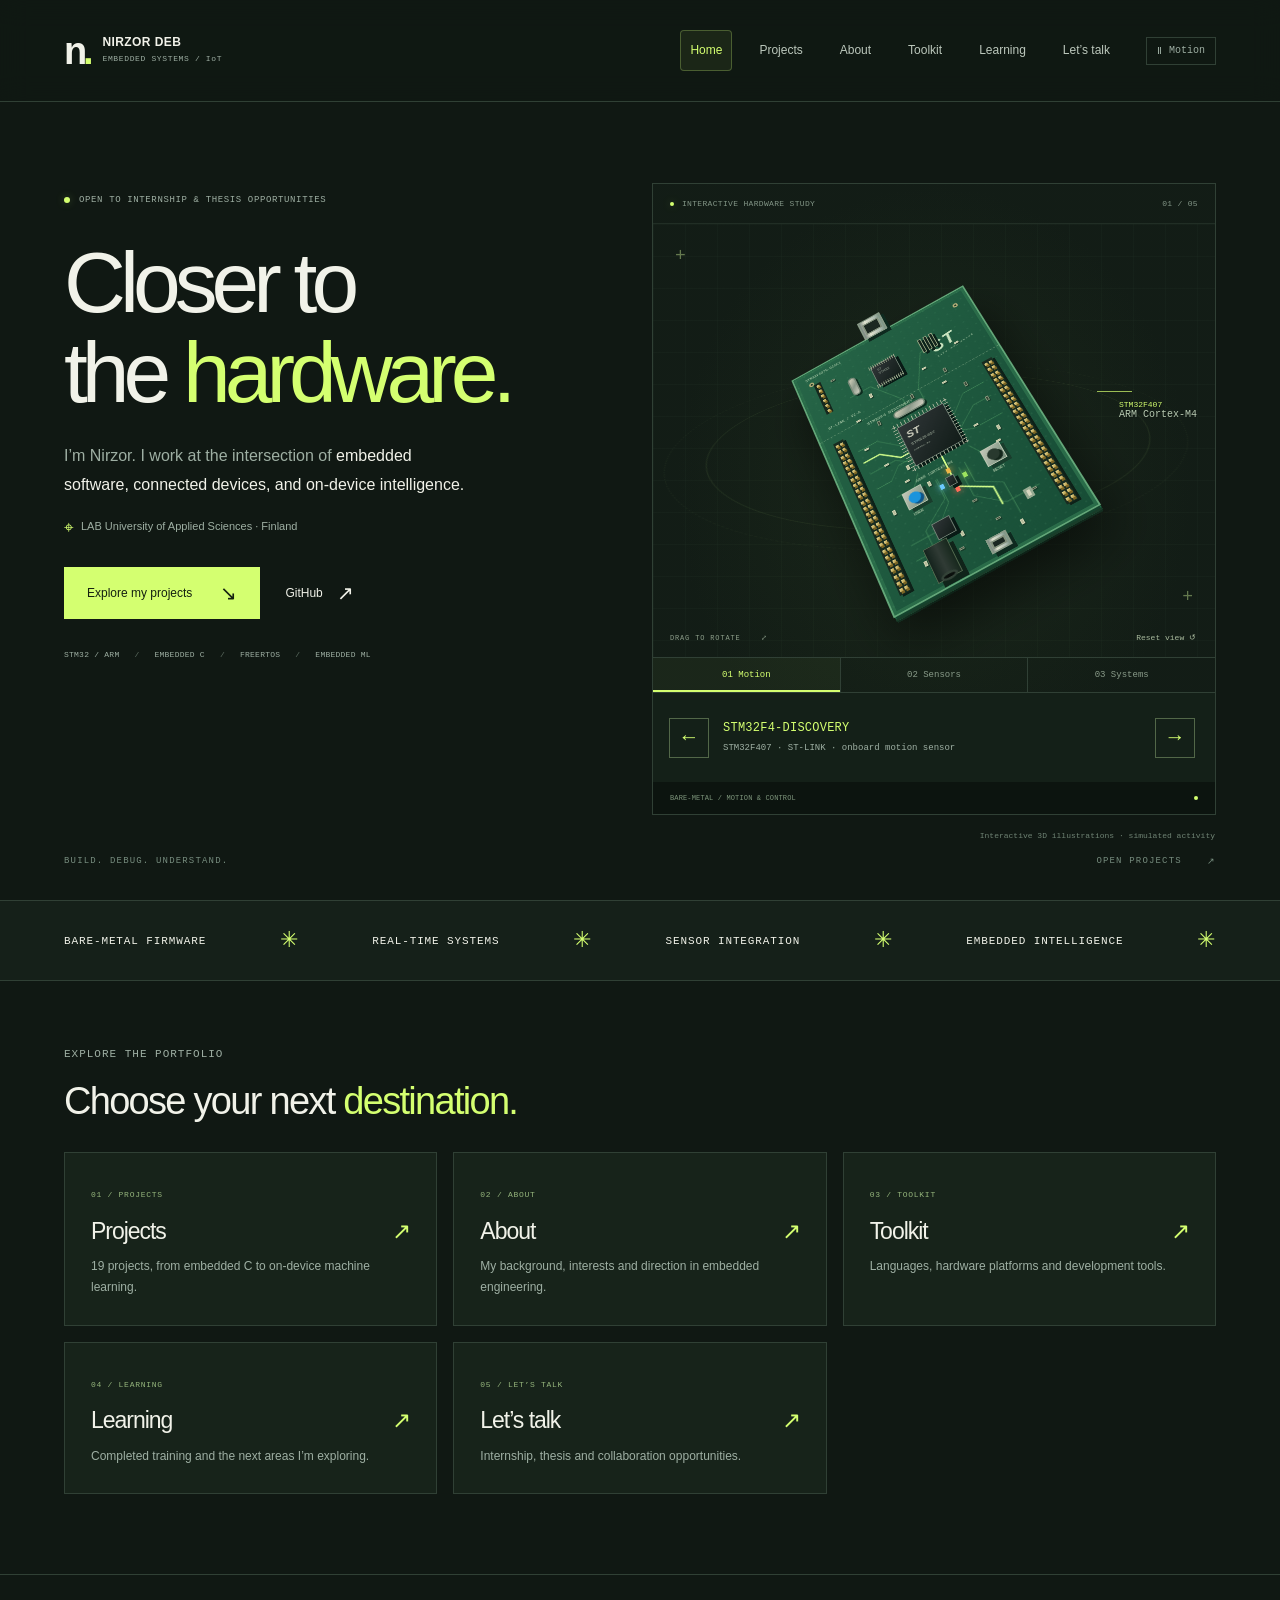
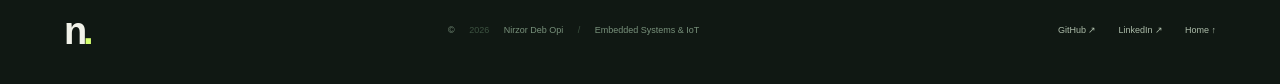
==== commit 90740fad: "Add files via upload" ====
--- a/index.html
+++ b/index.html
@@ -54,6 +54,6 @@
     <p class="simulation-caption">Interactive 3D illustrations · simulated activity</p>
   </div>
   <div class="hero-bottom"><span>BUILD. DEBUG. UNDERSTAND.</span><a href="./projects.html">OPEN PROJECTS <span aria-hidden="true">↗</span></a></div>
-</section><div class="skills-marquee" aria-label="Core areas"><div><span>BARE-METAL FIRMWARE</span><i>✳</i><span>REAL-TIME SYSTEMS</span><i>✳</i><span>SENSOR INTEGRATION</span><i>✳</i><span>EMBEDDED INTELLIGENCE</span><i>✳</i></div></div><section class="page-launcher section-wrap" aria-labelledby="launcher-title"><p class="eyebrow">EXPLORE THE PORTFOLIO</p><h2 id="launcher-title">Choose your next <em>destination.</em></h2><div class="launcher-grid"><a class="launcher-card" href="./projects.html"><span class="mono">01 / PROJECTS</span><h3>Projects <span aria-hidden="true">↗</span></h3><p>17 projects, from embedded C to on-device machine learning.</p></a><a class="launcher-card" href="./about.html"><span class="mono">02 / ABOUT</span><h3>About <span aria-hidden="true">↗</span></h3><p>My background, interests and direction in embedded engineering.</p></a><a class="launcher-card" href="./toolkit.html"><span class="mono">03 / TOOLKIT</span><h3>Toolkit <span aria-hidden="true">↗</span></h3><p>Languages, hardware platforms and development tools.</p></a><a class="launcher-card" href="./learning.html"><span class="mono">04 / LEARNING</span><h3>Learning <span aria-hidden="true">↗</span></h3><p>Completed training and the next areas I’m exploring.</p></a><a class="launcher-card" href="./contact.html"><span class="mono">05 / LET’S TALK</span><h3>Let’s talk <span aria-hidden="true">↗</span></h3><p>Internship, thesis and collaboration opportunities.</p></a></div></section></main><footer class="section-wrap site-footer"><a class="brand-mark" href="./index.html" aria-label="Home">n<span>.</span></a><p>© <span id="year">2026</span> Nirzor Deb Opi <span>/</span> Embedded Systems & IoT</p><div><a href="https://github.com/nirzor-deb-25" target="_blank" rel="noopener noreferrer">GitHub ↗</a><a href="https://www.linkedin.com/in/nirzor-deb-opi-635846336/" target="_blank" rel="noopener noreferrer">LinkedIn ↗</a><a href="./index.html">Home ↑</a></div></footer>
+</section><div class="skills-marquee" aria-label="Core areas"><div><span>BARE-METAL FIRMWARE</span><i>✳</i><span>REAL-TIME SYSTEMS</span><i>✳</i><span>SENSOR INTEGRATION</span><i>✳</i><span>EMBEDDED INTELLIGENCE</span><i>✳</i></div></div><section class="page-launcher section-wrap" aria-labelledby="launcher-title"><p class="eyebrow">EXPLORE THE PORTFOLIO</p><h2 id="launcher-title">Choose your next <em>destination.</em></h2><div class="launcher-grid"><a class="launcher-card" href="./projects.html"><span class="mono">01 / PROJECTS</span><h3>Projects <span aria-hidden="true">↗</span></h3><p>19 projects, from embedded C to on-device machine learning.</p></a><a class="launcher-card" href="./about.html"><span class="mono">02 / ABOUT</span><h3>About <span aria-hidden="true">↗</span></h3><p>My background, interests and direction in embedded engineering.</p></a><a class="launcher-card" href="./toolkit.html"><span class="mono">03 / TOOLKIT</span><h3>Toolkit <span aria-hidden="true">↗</span></h3><p>Languages, hardware platforms and development tools.</p></a><a class="launcher-card" href="./learning.html"><span class="mono">04 / LEARNING</span><h3>Learning <span aria-hidden="true">↗</span></h3><p>Completed training and the next areas I’m exploring.</p></a><a class="launcher-card" href="./contact.html"><span class="mono">05 / LET’S TALK</span><h3>Let’s talk <span aria-hidden="true">↗</span></h3><p>Internship, thesis and collaboration opportunities.</p></a></div></section></main><footer class="section-wrap site-footer"><a class="brand-mark" href="./index.html" aria-label="Home">n<span>.</span></a><p>© <span id="year">2026</span> Nirzor Deb Opi <span>/</span> Embedded Systems & IoT</p><div><a href="https://github.com/nirzor-deb-25" target="_blank" rel="noopener noreferrer">GitHub ↗</a><a href="https://www.linkedin.com/in/nirzor-deb-opi-635846336/" target="_blank" rel="noopener noreferrer">LinkedIn ↗</a><a href="./index.html">Home ↑</a></div></footer>
 </body>
 </html>
--- a/styles.css
+++ b/styles.css
@@ -125,3 +125,8 @@
 body{min-height:100vh;display:flex;flex-direction:column}main{flex:1}.site-header{position:sticky;top:0;z-index:100;background:#101813f5;backdrop-filter:blur(14px)}.site-header nav{gap:17px}.site-header nav a{padding:10px 9px;border:1px solid transparent;border-radius:4px;white-space:nowrap}.site-header nav a[aria-current=page],.mobile-nav a[aria-current=page]{color:var(--green);border-color:#a9cf6355;background:#c4ff7010}.site-header nav a:hover{background:#c4ff7009}.page-context{display:flex;gap:14px;align-items:center;padding-top:25px;padding-bottom:20px;border-bottom:1px solid #30403577;font:10px var(--mono);color:#8da180;width:100%}.page-context a{color:#d4ff70}.page-context+main>.section-space{padding-top:55px;min-height:65vh}.page-context+main>.about-section,.page-context+main>.learning-section{border-top:0}.section-heading h1,.about-copy h1{font-size:62px;line-height:1.1;margin-top:17px;letter-spacing:-.06em;font-weight:400}.about-copy h1{margin-bottom:30px}.contact h1{font-size:clamp(60px,7vw,101px);letter-spacing:-.065em;position:relative;line-height:1.08}.page-launcher{padding-top:65px;padding-bottom:80px}.page-launcher h2{font-size:38px;letter-spacing:-.045em;line-height:1.2;margin:15px 0 28px}.launcher-grid{display:grid;grid-template-columns:repeat(3,1fr);gap:16px}.launcher-card{display:block;padding:26px;border:1px solid var(--line);background:#17231a;transition:transform .2s,border-color .2s}.launcher-card:hover{transform:translateY(-4px);border-color:#b3d777}.launcher-card>.mono{font-size:8px;color:#95b57c}.launcher-card h3{font-size:23px;font-weight:400;margin:13px 0 12px;display:flex;justify-content:space-between}.launcher-card h3 span{color:var(--green)}.launcher-card p{font-size:12px;line-height:1.8;color:var(--muted)}.mobile-nav{position:sticky;top:80px;z-index:99}.mobile-nav a{border:1px solid transparent;padding-left:12px;border-radius:3px}.hero-bottom>a{white-space:nowrap}
 @media(max-width:1150px){.site-header nav{gap:4px}.site-header nav a{padding:9px 6px;font-size:11px}}@media(max-width:900px){.section-heading h1,.about-copy h1{font-size:48px}.launcher-grid{grid-template-columns:1fr 1fr}}@media(max-width:700px){.page-context{padding-top:20px;padding-bottom:18px;font-size:9px}.page-context+main>.section-space{padding-top:35px}.section-heading h1,.about-copy h1{font-size:42px}.contact h1{font-size:58px}.launcher-grid{grid-template-columns:1fr}.page-launcher{padding-top:40px;padding-bottom:45px}.page-launcher h2{font-size:30px}.mobile-nav{top:75px}}
 .site-header,.site-footer{width:100%}
+/* Arduino simulation and NFC attendance illustrations. */
+.project-visual>.additional-project-3d{padding:12px 5px 3px;width:100%;height:100%;overflow:visible;filter:drop-shadow(0 10px 12px #07140c55)}
+.a3-data{animation:a3-data 3s linear infinite}.a3-reader,.a3-attendance-panel,.a3-arduino,.a3-display{animation:a3-float 7s ease-in-out infinite}.a3-attendance-panel,.a3-display{animation-delay:-2s}.a3-card{animation:a3-card 6s ease-in-out infinite}.a3-radio{animation:a3-radio 6s ease-in-out infinite}.a3-check-row{animation:a3-check 6s ease-in-out infinite;animation-delay:calc(var(--entry)*.3s)}.a3-rotor{transform-box:fill-box;transform-origin:center;animation:a3-rotor 5s linear infinite}.a3-display-wave{stroke-dasharray:130;animation:a3-display 6s ease-in-out infinite}
+@keyframes a3-data{to{stroke-dashoffset:-160}}@keyframes a3-float{0%,100%{transform:translateY(2px)}50%{transform:translateY(-4px)}}@keyframes a3-card{0%,100%{transform:translate(-10px,-10px) rotate(-3deg);opacity:.65}35%,60%{transform:translate(8px,22px);opacity:1}}@keyframes a3-radio{0%,20%,90%,100%{opacity:.12}40%,65%{opacity:1}}@keyframes a3-check{0%,25%,100%{opacity:.15}45%,85%{opacity:1}}@keyframes a3-rotor{to{transform:rotate(360deg)}}@keyframes a3-display{0%,100%{stroke-dashoffset:60;opacity:.5}50%{stroke-dashoffset:0;opacity:1}}
+@media(prefers-reduced-motion:reduce){.additional-project-3d *{animation:none!important}.additional-project-3d .a3-radio{opacity:.6}}
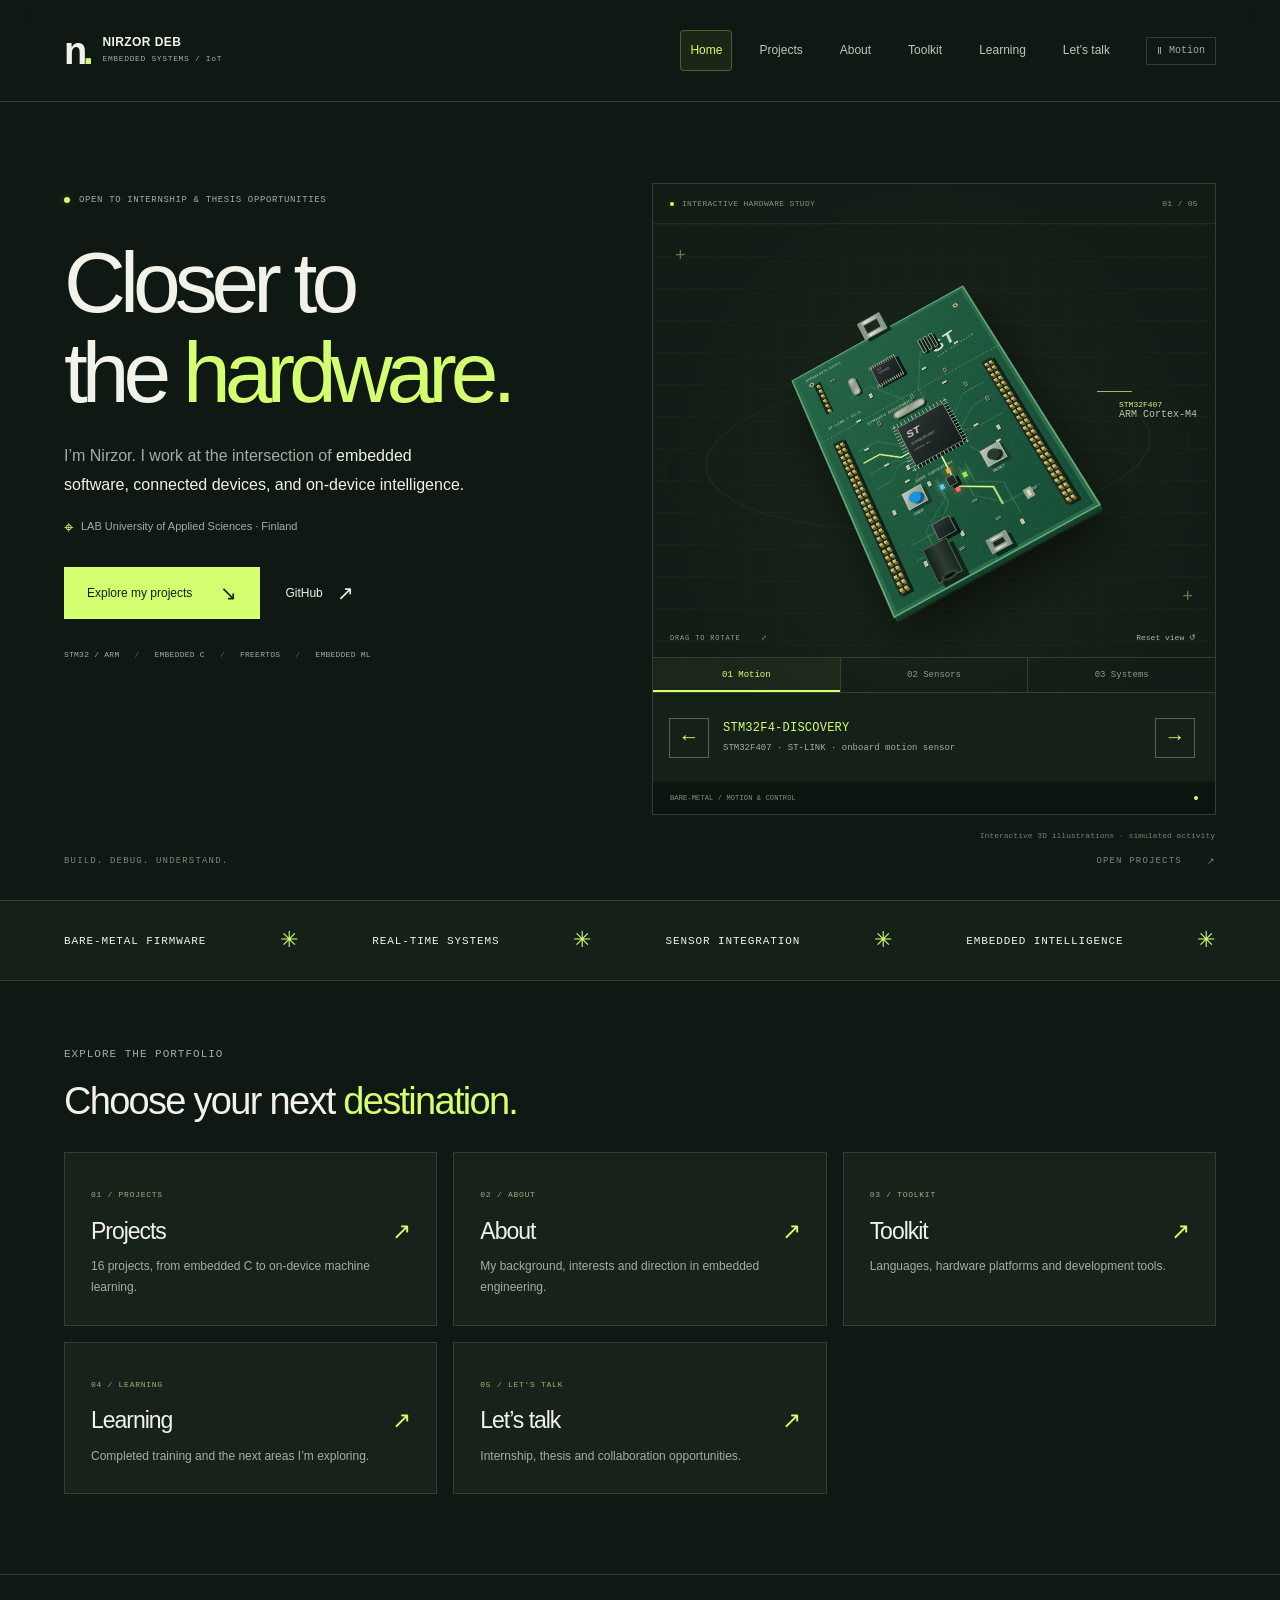
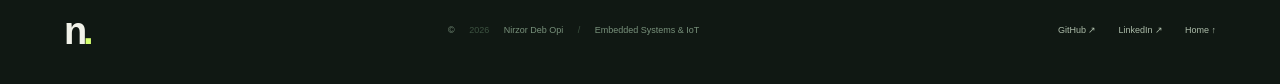
==== commit 8d2a79a3: "Add files via upload" ====
--- a/index.html
+++ b/index.html
@@ -54,6 +54,6 @@
     <p class="simulation-caption">Interactive 3D illustrations · simulated activity</p>
   </div>
   <div class="hero-bottom"><span>BUILD. DEBUG. UNDERSTAND.</span><a href="./projects.html">OPEN PROJECTS <span aria-hidden="true">↗</span></a></div>
-</section><div class="skills-marquee" aria-label="Core areas"><div><span>BARE-METAL FIRMWARE</span><i>✳</i><span>REAL-TIME SYSTEMS</span><i>✳</i><span>SENSOR INTEGRATION</span><i>✳</i><span>EMBEDDED INTELLIGENCE</span><i>✳</i></div></div><section class="page-launcher section-wrap" aria-labelledby="launcher-title"><p class="eyebrow">EXPLORE THE PORTFOLIO</p><h2 id="launcher-title">Choose your next <em>destination.</em></h2><div class="launcher-grid"><a class="launcher-card" href="./projects.html"><span class="mono">01 / PROJECTS</span><h3>Projects <span aria-hidden="true">↗</span></h3><p>19 projects, from embedded C to on-device machine learning.</p></a><a class="launcher-card" href="./about.html"><span class="mono">02 / ABOUT</span><h3>About <span aria-hidden="true">↗</span></h3><p>My background, interests and direction in embedded engineering.</p></a><a class="launcher-card" href="./toolkit.html"><span class="mono">03 / TOOLKIT</span><h3>Toolkit <span aria-hidden="true">↗</span></h3><p>Languages, hardware platforms and development tools.</p></a><a class="launcher-card" href="./learning.html"><span class="mono">04 / LEARNING</span><h3>Learning <span aria-hidden="true">↗</span></h3><p>Completed training and the next areas I’m exploring.</p></a><a class="launcher-card" href="./contact.html"><span class="mono">05 / LET’S TALK</span><h3>Let’s talk <span aria-hidden="true">↗</span></h3><p>Internship, thesis and collaboration opportunities.</p></a></div></section></main><footer class="section-wrap site-footer"><a class="brand-mark" href="./index.html" aria-label="Home">n<span>.</span></a><p>© <span id="year">2026</span> Nirzor Deb Opi <span>/</span> Embedded Systems & IoT</p><div><a href="https://github.com/nirzor-deb-25" target="_blank" rel="noopener noreferrer">GitHub ↗</a><a href="https://www.linkedin.com/in/nirzor-deb-opi-635846336/" target="_blank" rel="noopener noreferrer">LinkedIn ↗</a><a href="./index.html">Home ↑</a></div></footer>
+</section><div class="skills-marquee" aria-label="Core areas"><div><span>BARE-METAL FIRMWARE</span><i>✳</i><span>REAL-TIME SYSTEMS</span><i>✳</i><span>SENSOR INTEGRATION</span><i>✳</i><span>EMBEDDED INTELLIGENCE</span><i>✳</i></div></div><section class="page-launcher section-wrap" aria-labelledby="launcher-title"><p class="eyebrow">EXPLORE THE PORTFOLIO</p><h2 id="launcher-title">Choose your next <em>destination.</em></h2><div class="launcher-grid"><a class="launcher-card" href="./projects.html"><span class="mono">01 / PROJECTS</span><h3>Projects <span aria-hidden="true">↗</span></h3><p>16 projects, from embedded C to on-device machine learning.</p></a><a class="launcher-card" href="./about.html"><span class="mono">02 / ABOUT</span><h3>About <span aria-hidden="true">↗</span></h3><p>My background, interests and direction in embedded engineering.</p></a><a class="launcher-card" href="./toolkit.html"><span class="mono">03 / TOOLKIT</span><h3>Toolkit <span aria-hidden="true">↗</span></h3><p>Languages, hardware platforms and development tools.</p></a><a class="launcher-card" href="./learning.html"><span class="mono">04 / LEARNING</span><h3>Learning <span aria-hidden="true">↗</span></h3><p>Completed training and the next areas I’m exploring.</p></a><a class="launcher-card" href="./contact.html"><span class="mono">05 / LET’S TALK</span><h3>Let’s talk <span aria-hidden="true">↗</span></h3><p>Internship, thesis and collaboration opportunities.</p></a></div></section></main><footer class="section-wrap site-footer"><a class="brand-mark" href="./index.html" aria-label="Home">n<span>.</span></a><p>© <span id="year">2026</span> Nirzor Deb Opi <span>/</span> Embedded Systems & IoT</p><div><a href="https://github.com/nirzor-deb-25" target="_blank" rel="noopener noreferrer">GitHub ↗</a><a href="https://www.linkedin.com/in/nirzor-deb-opi-635846336/" target="_blank" rel="noopener noreferrer">LinkedIn ↗</a><a href="./index.html">Home ↑</a></div></footer>
 </body>
 </html>
--- a/styles.css
+++ b/styles.css
@@ -130,3 +130,25 @@
 .a3-data{animation:a3-data 3s linear infinite}.a3-reader,.a3-attendance-panel,.a3-arduino,.a3-display{animation:a3-float 7s ease-in-out infinite}.a3-attendance-panel,.a3-display{animation-delay:-2s}.a3-card{animation:a3-card 6s ease-in-out infinite}.a3-radio{animation:a3-radio 6s ease-in-out infinite}.a3-check-row{animation:a3-check 6s ease-in-out infinite;animation-delay:calc(var(--entry)*.3s)}.a3-rotor{transform-box:fill-box;transform-origin:center;animation:a3-rotor 5s linear infinite}.a3-display-wave{stroke-dasharray:130;animation:a3-display 6s ease-in-out infinite}
 @keyframes a3-data{to{stroke-dashoffset:-160}}@keyframes a3-float{0%,100%{transform:translateY(2px)}50%{transform:translateY(-4px)}}@keyframes a3-card{0%,100%{transform:translate(-10px,-10px) rotate(-3deg);opacity:.65}35%,60%{transform:translate(8px,22px);opacity:1}}@keyframes a3-radio{0%,20%,90%,100%{opacity:.12}40%,65%{opacity:1}}@keyframes a3-check{0%,25%,100%{opacity:.15}45%,85%{opacity:1}}@keyframes a3-rotor{to{transform:rotate(360deg)}}@keyframes a3-display{0%,100%{stroke-dashoffset:60;opacity:.5}50%{stroke-dashoffset:0;opacity:1}}
 @media(prefers-reduced-motion:reduce){.additional-project-3d *{animation:none!important}.additional-project-3d .a3-radio{opacity:.6}}
+
+/* Portfolio update: new isometric energy project illustrations */
+.energy-scene{width:100%;height:100%;min-height:180px;overflow:visible;filter:drop-shadow(0 10px 18px rgba(0,0,0,.18))}
+.energy-device{transform-origin:180px 110px;animation:energy-float 5s ease-in-out infinite}
+.energy-orbit{transform-origin:180px 112px;animation:energy-spin 20s linear infinite}
+.energy-pulse{animation:energy-glow 2.3s ease-in-out infinite}
+.energy-chip{filter:drop-shadow(0 0 7px rgba(191,255,121,.3))}
+.repo-pending{font-size:.8rem;color:#a9bcaa;align-self:center}
+@keyframes energy-float{0%,100%{transform:translateY(2px)}50%{transform:translateY(-8px)}}
+@keyframes energy-spin{to{transform:rotate(360deg)}}
+@keyframes energy-glow{0%,100%{opacity:.25}50%{opacity:1}}
+@media(prefers-reduced-motion:reduce){.energy-device,.energy-orbit,.energy-pulse{animation:none!important}}
+body.motion-paused .energy-device,body.motion-paused .energy-orbit,body.motion-paused .energy-pulse{animation-play-state:paused!important}
+
+/* TwinTrust project illustration: subtle telemetry pulse and floating 3D-style boards. */
+.twintrust-scene .tt-stream{animation:tt-telemetry 3.5s linear infinite}
+.twintrust-scene .tt-float{animation:tt-bob 5s ease-in-out infinite;transform-origin:center}
+.twintrust-scene .tt-float:nth-of-type(2){animation-delay:-2s}
+@keyframes tt-telemetry{to{stroke-dashoffset:-66}}
+@keyframes tt-bob{0%,100%{transform:translateY(0)}50%{transform:translateY(-4px)}}
+@media (prefers-reduced-motion:reduce){.twintrust-scene .tt-stream,.twintrust-scene .tt-float{animation:none!important}}
+body.motion-paused .twintrust-scene .tt-stream,body.motion-paused .twintrust-scene .tt-float{animation-play-state:paused!important}
